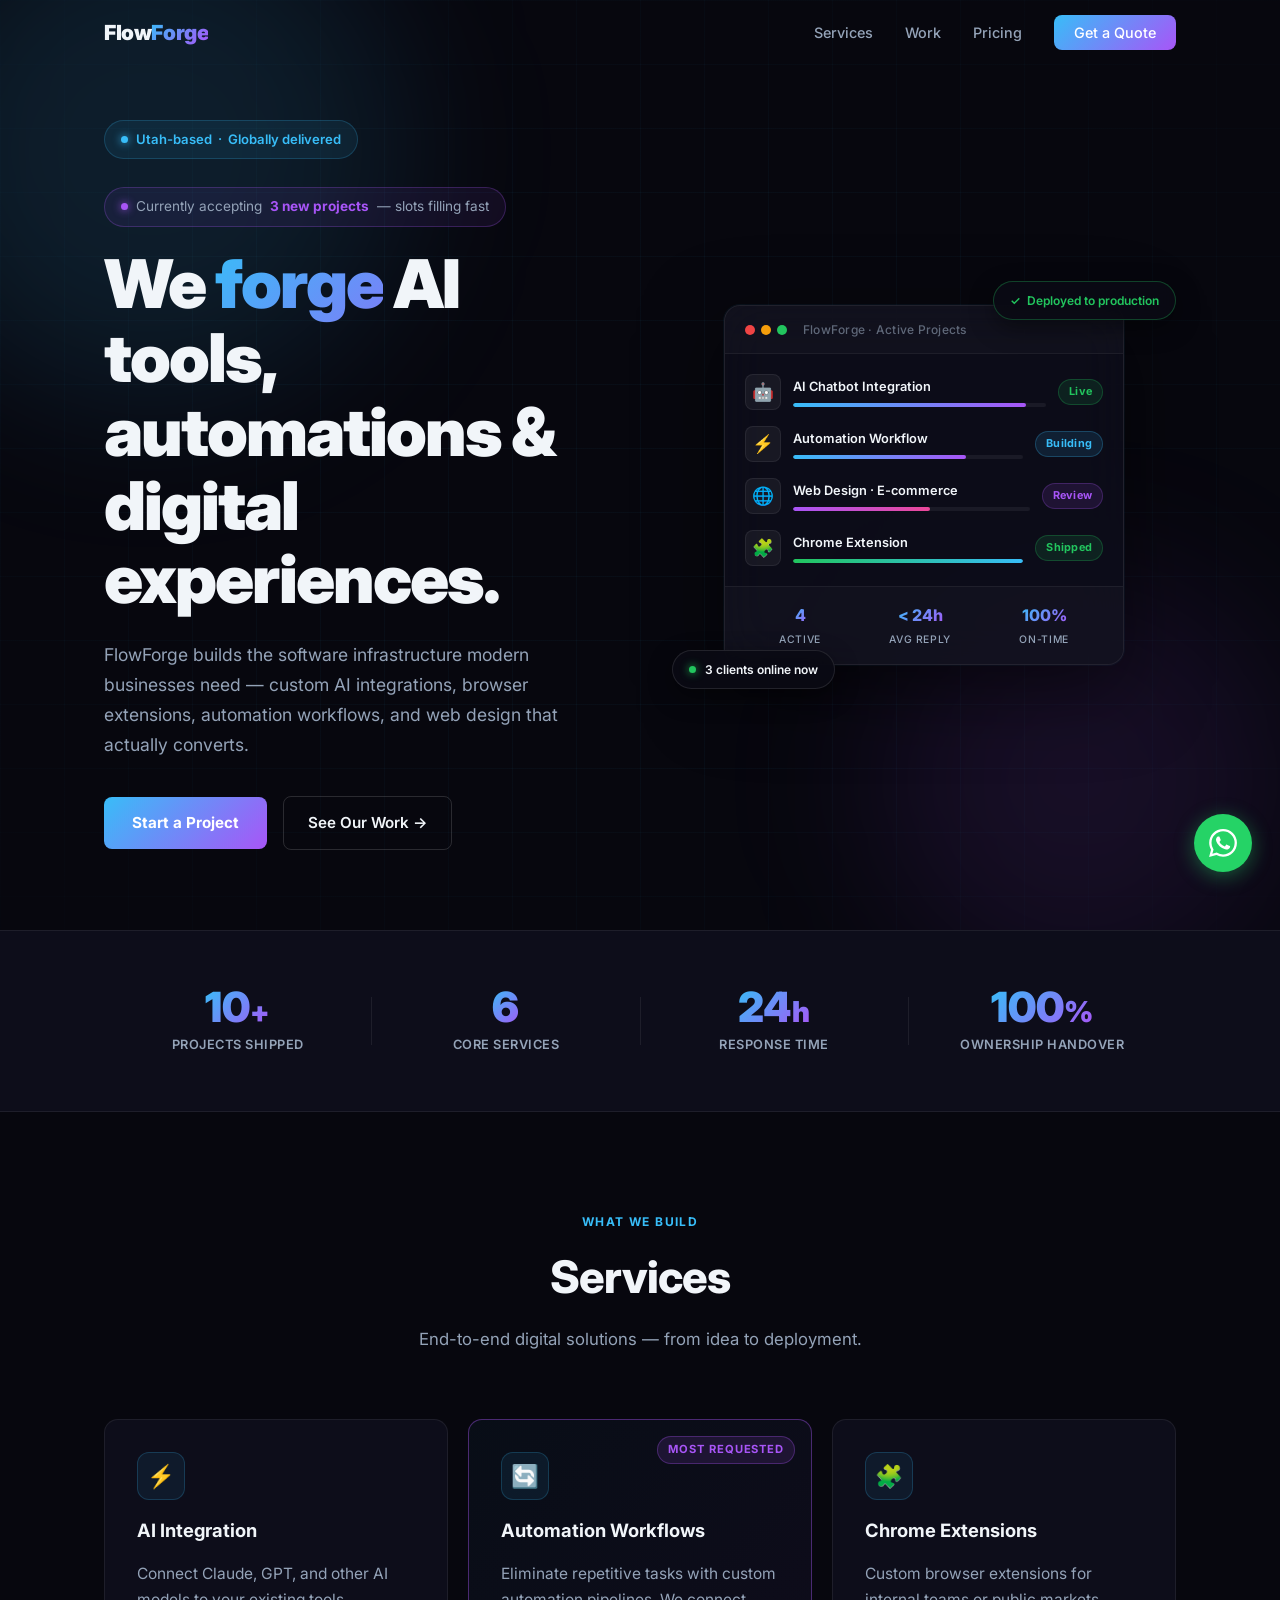
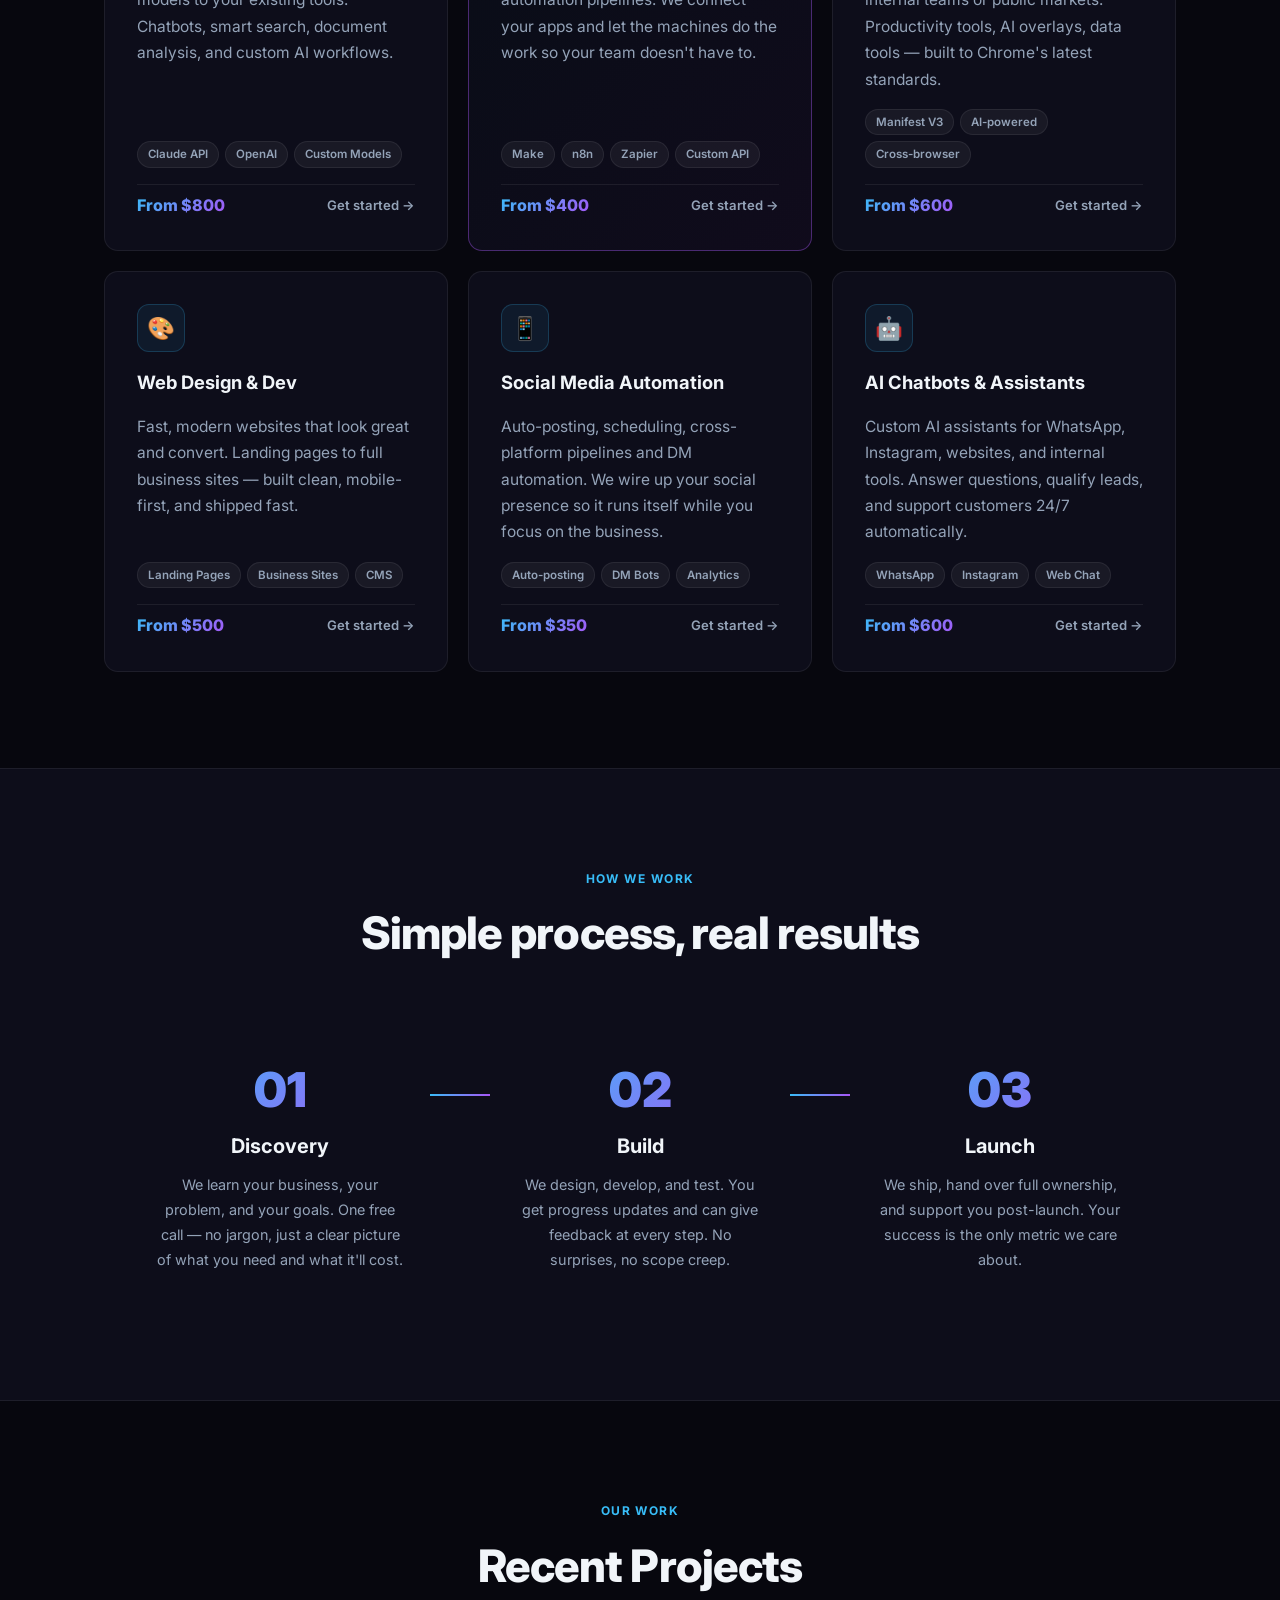
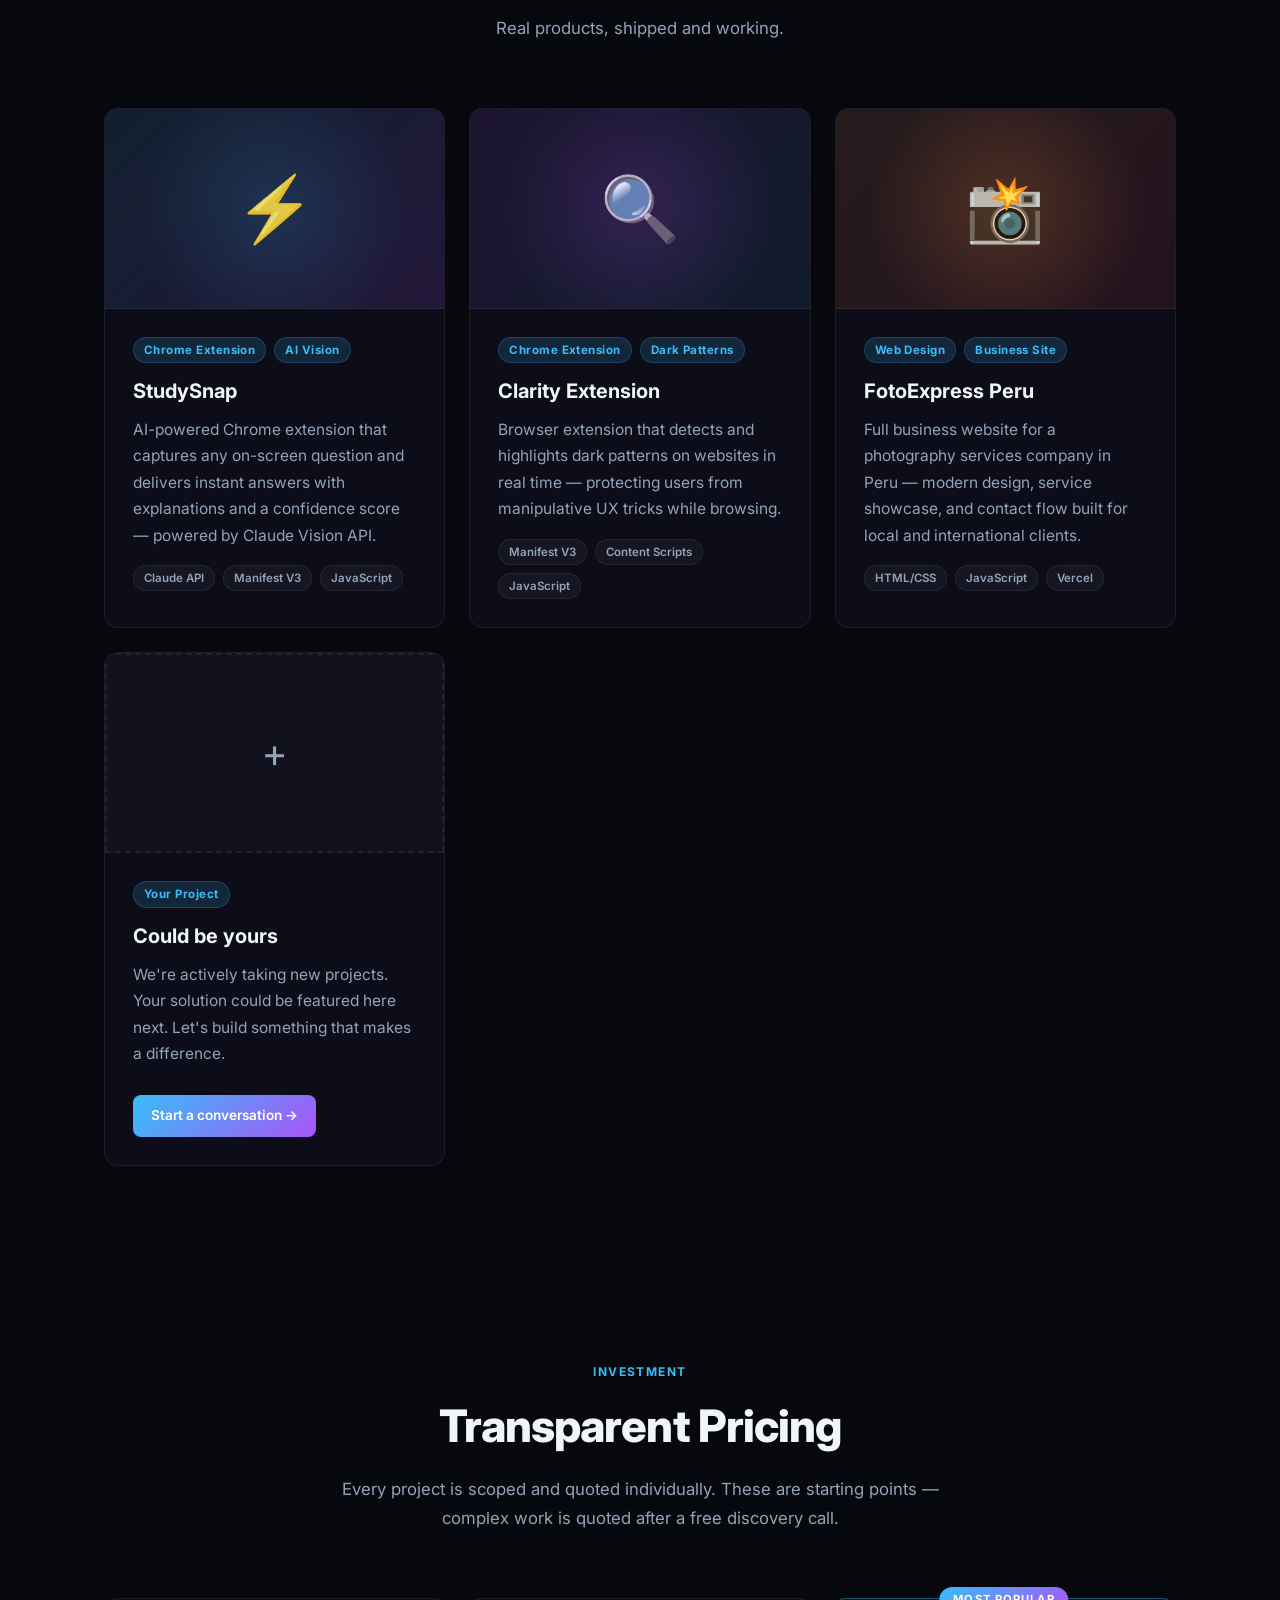
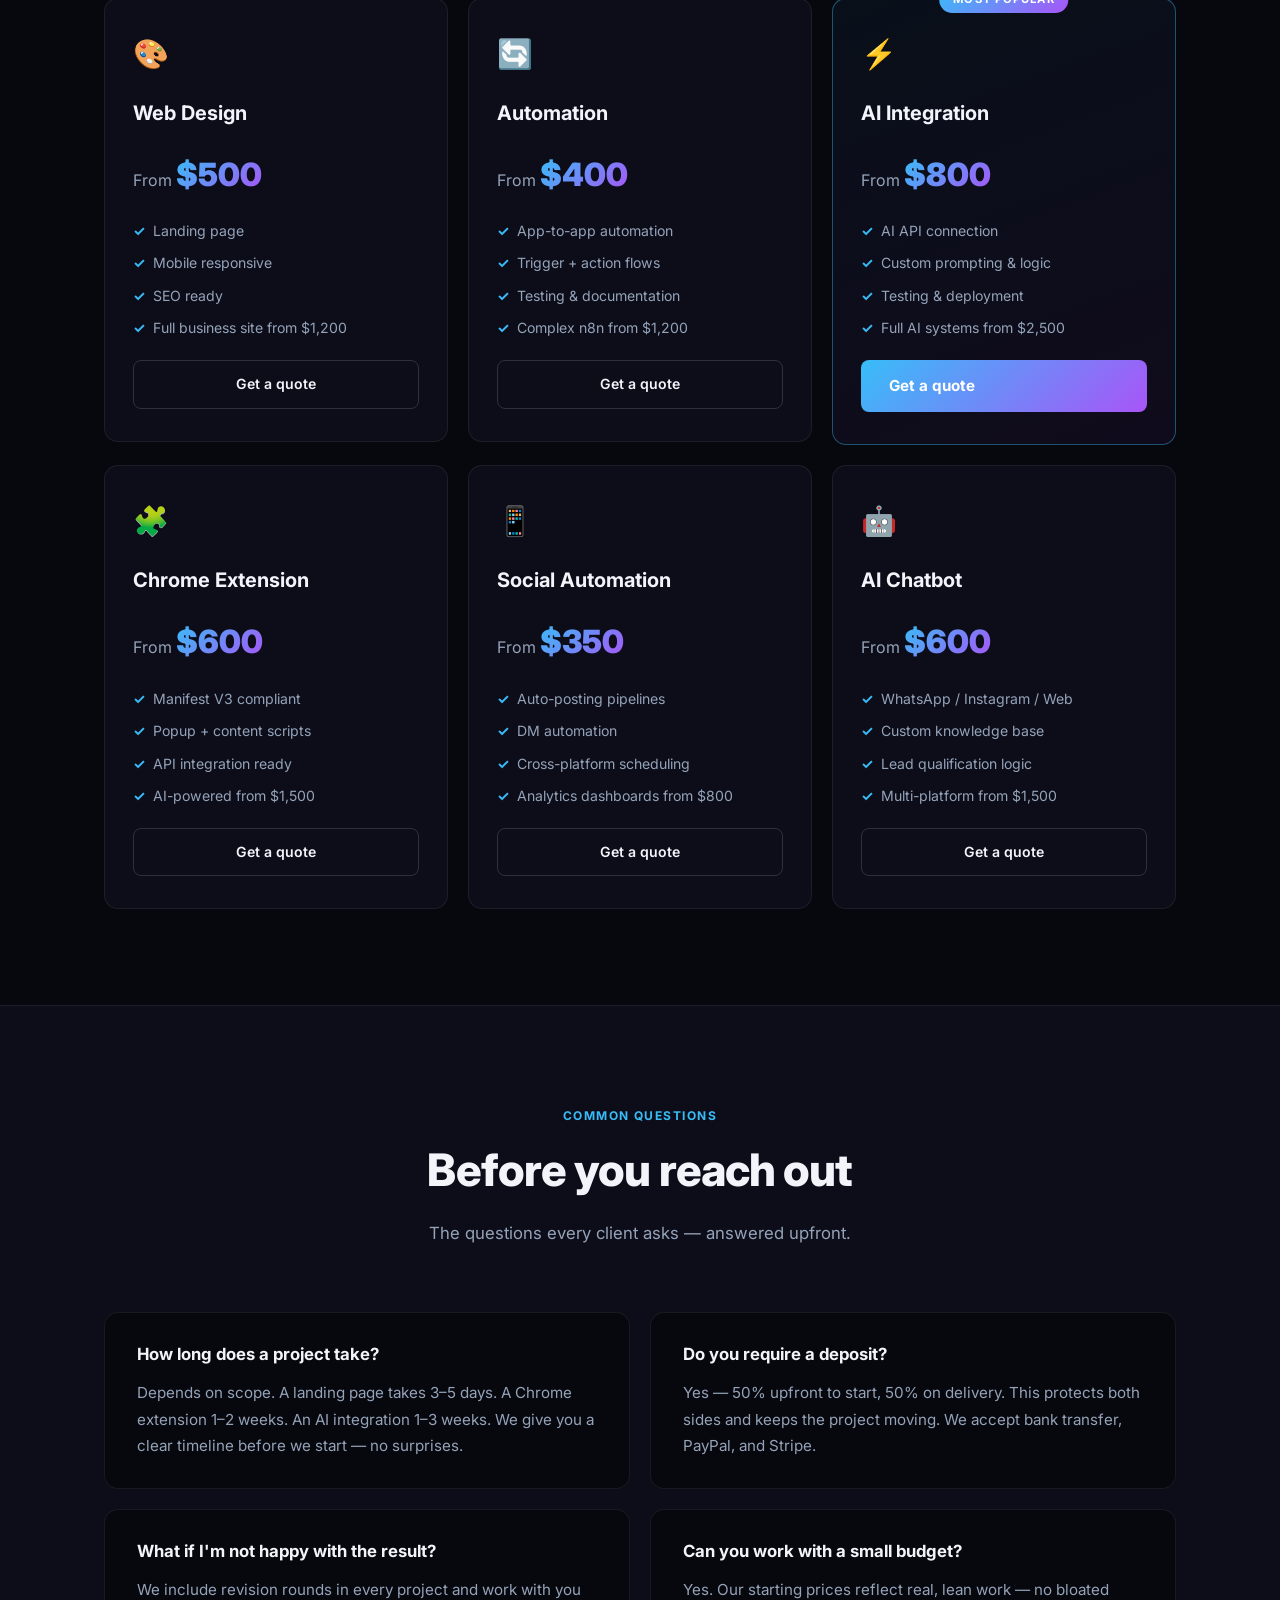
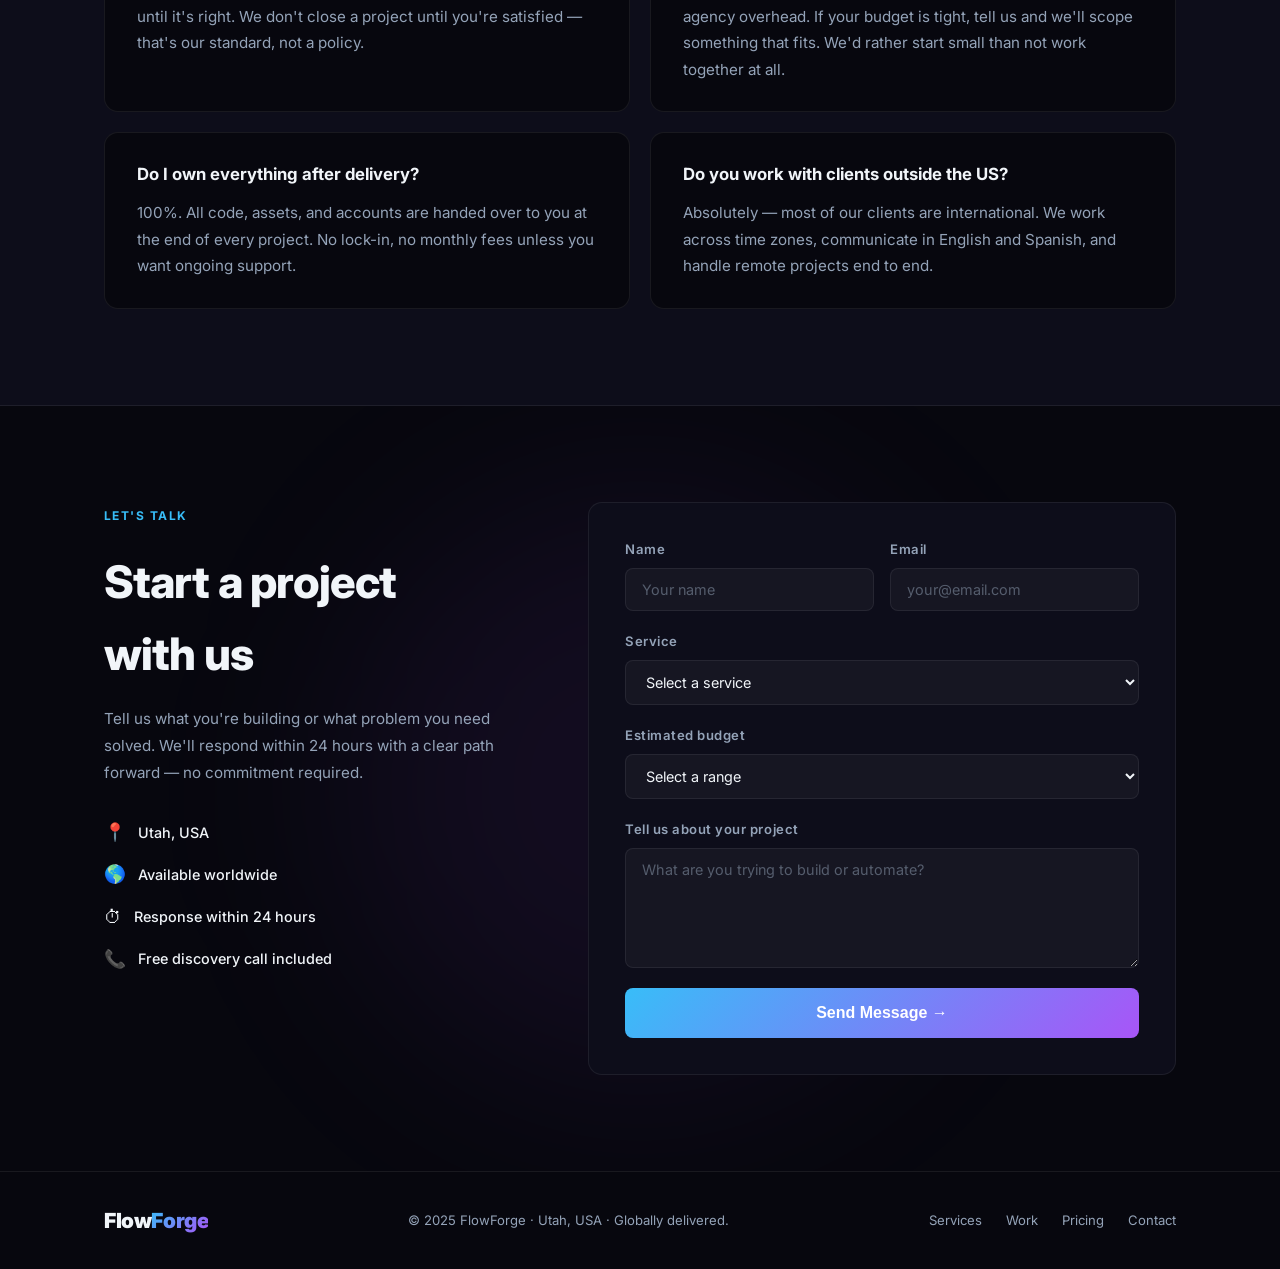
==== index.html @ afc6a7b0 "Initial FlowForge website — AI tools, automations & web design" ====
<!DOCTYPE html>
<html lang="en">
<head>
  <!-- Google tag (gtag.js) -->
  <script async src="https://www.googletagmanager.com/gtag/js?id=G-CK4HRK4L4M"></script>
  <script>
    window.dataLayer = window.dataLayer || [];
    function gtag(){dataLayer.push(arguments);}
    gtag('js', new Date());
    gtag('config', 'G-CK4HRK4L4M');
  </script>
  <meta charset="UTF-8">
  <meta name="viewport" content="width=device-width, initial-scale=1.0">
  <title>FlowForge — AI Tools, Automations & Web Design</title>
  <meta name="description" content="FlowForge builds AI integrations, automation workflows, Chrome extensions, and web design for businesses worldwide. Utah-based, globally delivered.">
  <link rel="preconnect" href="https://fonts.googleapis.com">
  <link rel="preconnect" href="https://fonts.gstatic.com" crossorigin>
  <link href="https://fonts.googleapis.com/css2?family=Inter:wght@300;400;500;600;700;800;900&display=swap" rel="stylesheet">
  <link rel="stylesheet" href="style.css">
</head>
<body>

  <!-- NAV -->
  <nav class="nav" id="nav">
    <div class="container nav-inner">
      <a href="#" class="logo">Flow<span>Forge</span></a>
      <ul class="nav-links" id="nav-links">
        <li><a href="#services">Services</a></li>
        <li><a href="#portfolio">Work</a></li>
        <li><a href="#pricing">Pricing</a></li>
        <li><a href="#contact" class="btn-nav">Get a Quote</a></li>
      </ul>
      <button class="hamburger" id="hamburger" aria-label="Menu">
        <span></span><span></span><span></span>
      </button>
    </div>
  </nav>

  <!-- HERO -->
  <section class="hero">
    <div class="hero-orb hero-orb-1"></div>
    <div class="hero-orb hero-orb-2"></div>
    <div class="hero-grid"></div>
    <div class="container hero-layout">

      <!-- Left: text -->
      <div class="hero-text">
        <div class="badge reveal">
          <span class="badge-dot"></span>
          Utah-based &nbsp;·&nbsp; Globally delivered
        </div>
        <div class="urgency-badge reveal">
          <span class="urgency-dot"></span>
          Currently accepting <strong>3 new projects</strong> — slots filling fast
        </div>
        <h1 class="reveal reveal-delay-1">
          We <span class="gradient-text">forge</span> AI tools,<br>
          automations &amp;<br>
          digital experiences.
        </h1>
        <p class="hero-sub reveal reveal-delay-2">
          FlowForge builds the software infrastructure modern businesses need — custom AI integrations, browser extensions, automation workflows, and web design that actually converts.
        </p>
        <div class="hero-ctas reveal reveal-delay-3">
          <a href="#contact" class="btn-primary">Start a Project</a>
          <a href="#portfolio" class="btn-ghost">See Our Work →</a>
        </div>
      </div>

      <!-- Right: decorative dashboard card -->
      <div class="hero-visual reveal reveal-delay-2">
        <div class="hv-card">
          <div class="hv-header">
            <div class="hv-dots">
              <span class="hv-dot" style="background:#ef4444"></span>
              <span class="hv-dot" style="background:#f59e0b"></span>
              <span class="hv-dot" style="background:#22c55e"></span>
            </div>
            <span class="hv-title">FlowForge · Active Projects</span>
          </div>
          <div class="hv-body">
            <div class="hv-project">
              <div class="hv-proj-icon">🤖</div>
              <div class="hv-proj-info">
                <div class="hv-proj-name">AI Chatbot Integration</div>
                <div class="hv-proj-bar"><div class="hv-proj-fill" style="width:92%"></div></div>
              </div>
              <span class="hv-proj-status hv-status-live">Live</span>
            </div>
            <div class="hv-project">
              <div class="hv-proj-icon">⚡</div>
              <div class="hv-proj-info">
                <div class="hv-proj-name">Automation Workflow</div>
                <div class="hv-proj-bar"><div class="hv-proj-fill" style="width:75%"></div></div>
              </div>
              <span class="hv-proj-status hv-status-progress">Building</span>
            </div>
            <div class="hv-project">
              <div class="hv-proj-icon">🌐</div>
              <div class="hv-proj-info">
                <div class="hv-proj-name">Web Design · E-commerce</div>
                <div class="hv-proj-bar"><div class="hv-proj-fill hv-fill-purple" style="width:58%"></div></div>
              </div>
              <span class="hv-proj-status hv-status-review">Review</span>
            </div>
            <div class="hv-project">
              <div class="hv-proj-icon">🧩</div>
              <div class="hv-proj-info">
                <div class="hv-proj-name">Chrome Extension</div>
                <div class="hv-proj-bar"><div class="hv-proj-fill hv-fill-green" style="width:100%"></div></div>
              </div>
              <span class="hv-proj-status hv-status-live">Shipped</span>
            </div>
          </div>
          <div class="hv-footer">
            <div class="hv-metric">
              <span class="hv-metric-num">4</span>
              <span class="hv-metric-label">Active</span>
            </div>
            <div class="hv-metric">
              <span class="hv-metric-num">&lt; 24h</span>
              <span class="hv-metric-label">Avg Reply</span>
            </div>
            <div class="hv-metric">
              <span class="hv-metric-num">100%</span>
              <span class="hv-metric-label">On-time</span>
            </div>
          </div>
        </div>
        <div class="hv-badge hv-badge-1">✓ &nbsp;Deployed to production</div>
        <div class="hv-badge hv-badge-2"><span class="hv-live-dot"></span> &nbsp;3 clients online now</div>
      </div>

    </div>
  </section>

  <!-- STATS BAR -->
  <section class="stats-bar">
    <div class="container stats-inner">
      <div class="stat reveal">
        <span class="stat-num">10<span class="stat-plus">+</span></span>
        <span class="stat-label">Projects Shipped</span>
      </div>
      <div class="stat-divider"></div>
      <div class="stat reveal reveal-delay-1">
        <span class="stat-num">6</span>
        <span class="stat-label">Core Services</span>
      </div>
      <div class="stat-divider"></div>
      <div class="stat reveal reveal-delay-2">
        <span class="stat-num">24<span class="stat-plus">h</span></span>
        <span class="stat-label">Response Time</span>
      </div>
      <div class="stat-divider"></div>
      <div class="stat reveal reveal-delay-3">
        <span class="stat-num">100<span class="stat-plus">%</span></span>
        <span class="stat-label">Ownership Handover</span>
      </div>
    </div>
  </section>

  <!-- SERVICES -->
  <section id="services" class="section">
    <div class="container">
      <div class="section-header reveal">
        <span class="label">What we build</span>
        <h2>Services</h2>
        <p>End-to-end digital solutions — from idea to deployment.</p>
      </div>
      <div class="services-grid">

        <div class="service-card reveal">
          <div class="service-icon-wrap">
            <span class="service-icon">⚡</span>
          </div>
          <h3>AI Integration</h3>
          <p>Connect Claude, GPT, and other AI models to your existing tools. Chatbots, smart search, document analysis, and custom AI workflows.</p>
          <div class="service-tags">
            <span>Claude API</span><span>OpenAI</span><span>Custom Models</span>
          </div>
          <div class="service-footer">
            <span class="service-price">From $800</span>
            <a href="#contact" class="service-cta">Get started →</a>
          </div>
        </div>

        <div class="service-card featured reveal reveal-delay-1">
          <div class="featured-label">Most Requested</div>
          <div class="service-icon-wrap">
            <span class="service-icon">🔄</span>
          </div>
          <h3>Automation Workflows</h3>
          <p>Eliminate repetitive tasks with custom automation pipelines. We connect your apps and let the machines do the work so your team doesn't have to.</p>
          <div class="service-tags">
            <span>Make</span><span>n8n</span><span>Zapier</span><span>Custom API</span>
          </div>
          <div class="service-footer">
            <span class="service-price">From $400</span>
            <a href="#contact" class="service-cta">Get started →</a>
          </div>
        </div>

        <div class="service-card reveal reveal-delay-2">
          <div class="service-icon-wrap">
            <span class="service-icon">🧩</span>
          </div>
          <h3>Chrome Extensions</h3>
          <p>Custom browser extensions for internal teams or public markets. Productivity tools, AI overlays, data tools — built to Chrome's latest standards.</p>
          <div class="service-tags">
            <span>Manifest V3</span><span>AI-powered</span><span>Cross-browser</span>
          </div>
          <div class="service-footer">
            <span class="service-price">From $600</span>
            <a href="#contact" class="service-cta">Get started →</a>
          </div>
        </div>

        <div class="service-card reveal reveal-delay-3">
          <div class="service-icon-wrap">
            <span class="service-icon">🎨</span>
          </div>
          <h3>Web Design &amp; Dev</h3>
          <p>Fast, modern websites that look great and convert. Landing pages to full business sites — built clean, mobile-first, and shipped fast.</p>
          <div class="service-tags">
            <span>Landing Pages</span><span>Business Sites</span><span>CMS</span>
          </div>
          <div class="service-footer">
            <span class="service-price">From $500</span>
            <a href="#contact" class="service-cta">Get started →</a>
          </div>
        </div>

        <div class="service-card reveal">
          <div class="service-icon-wrap">
            <span class="service-icon">📱</span>
          </div>
          <h3>Social Media Automation</h3>
          <p>Auto-posting, scheduling, cross-platform pipelines and DM automation. We wire up your social presence so it runs itself while you focus on the business.</p>
          <div class="service-tags">
            <span>Auto-posting</span><span>DM Bots</span><span>Analytics</span>
          </div>
          <div class="service-footer">
            <span class="service-price">From $350</span>
            <a href="#contact" class="service-cta">Get started →</a>
          </div>
        </div>

        <div class="service-card reveal reveal-delay-1">
          <div class="service-icon-wrap">
            <span class="service-icon">🤖</span>
          </div>
          <h3>AI Chatbots &amp; Assistants</h3>
          <p>Custom AI assistants for WhatsApp, Instagram, websites, and internal tools. Answer questions, qualify leads, and support customers 24/7 automatically.</p>
          <div class="service-tags">
            <span>WhatsApp</span><span>Instagram</span><span>Web Chat</span>
          </div>
          <div class="service-footer">
            <span class="service-price">From $600</span>
            <a href="#contact" class="service-cta">Get started →</a>
          </div>
        </div>

      </div>
    </div>
  </section>

  <!-- PROCESS -->
  <section class="section process-section">
    <div class="container">
      <div class="section-header reveal">
        <span class="label">How we work</span>
        <h2>Simple process, real results</h2>
      </div>
      <div class="steps">
        <div class="step reveal">
          <div class="step-num">01</div>
          <h3>Discovery</h3>
          <p>We learn your business, your problem, and your goals. One free call — no jargon, just a clear picture of what you need and what it'll cost.</p>
        </div>
        <div class="step-connector reveal reveal-delay-1"></div>
        <div class="step reveal reveal-delay-1">
          <div class="step-num">02</div>
          <h3>Build</h3>
          <p>We design, develop, and test. You get progress updates and can give feedback at every step. No surprises, no scope creep.</p>
        </div>
        <div class="step-connector reveal reveal-delay-2"></div>
        <div class="step reveal reveal-delay-2">
          <div class="step-num">03</div>
          <h3>Launch</h3>
          <p>We ship, hand over full ownership, and support you post-launch. Your success is the only metric we care about.</p>
        </div>
      </div>
    </div>
  </section>

  <!-- PORTFOLIO -->
  <section id="portfolio" class="section">
    <div class="container">
      <div class="section-header reveal">
        <span class="label">Our work</span>
        <h2>Recent Projects</h2>
        <p>Real products, shipped and working.</p>
      </div>
      <div class="portfolio-grid">

        <div class="portfolio-card reveal">
          <div class="portfolio-thumb thumb-studysnap">
            <span class="portfolio-emoji">⚡</span>
            <div class="portfolio-thumb-glow"></div>
          </div>
          <div class="portfolio-info">
            <div class="portfolio-tags">
              <span>Chrome Extension</span><span>AI Vision</span>
            </div>
            <h3>StudySnap</h3>
            <p>AI-powered Chrome extension that captures any on-screen question and delivers instant answers with explanations and a confidence score — powered by Claude Vision API.</p>
            <div class="portfolio-tech">
              <span>Claude API</span><span>Manifest V3</span><span>JavaScript</span>
            </div>
          </div>
        </div>

        <div class="portfolio-card reveal reveal-delay-1">
          <div class="portfolio-thumb thumb-clarity">
            <span class="portfolio-emoji">🔍</span>
            <div class="portfolio-thumb-glow glow-purple"></div>
          </div>
          <div class="portfolio-info">
            <div class="portfolio-tags">
              <span>Chrome Extension</span><span>Dark Patterns</span>
            </div>
            <h3>Clarity Extension</h3>
            <p>Browser extension that detects and highlights dark patterns on websites in real time — protecting users from manipulative UX tricks while browsing.</p>
            <div class="portfolio-tech">
              <span>Manifest V3</span><span>Content Scripts</span><span>JavaScript</span>
            </div>
          </div>
        </div>

        <div class="portfolio-card reveal reveal-delay-2">
          <div class="portfolio-thumb thumb-fotoexpress">
            <span class="portfolio-emoji">📸</span>
            <div class="portfolio-thumb-glow glow-orange"></div>
          </div>
          <div class="portfolio-info">
            <div class="portfolio-tags">
              <span>Web Design</span><span>Business Site</span>
            </div>
            <h3>FotoExpress Peru</h3>
            <p>Full business website for a photography services company in Peru — modern design, service showcase, and contact flow built for local and international clients.</p>
            <div class="portfolio-tech">
              <span>HTML/CSS</span><span>JavaScript</span><span>Vercel</span>
            </div>
          </div>
        </div>

        <div class="portfolio-card placeholder-card reveal reveal-delay-3">
          <div class="portfolio-thumb placeholder-thumb">
            <span>+</span>
          </div>
          <div class="portfolio-info">
            <div class="portfolio-tags">
              <span>Your Project</span>
            </div>
            <h3>Could be yours</h3>
            <p>We're actively taking new projects. Your solution could be featured here next. Let's build something that makes a difference.</p>
            <a href="#contact" class="btn-small">Start a conversation →</a>
          </div>
        </div>

      </div>
    </div>
  </section>

  <!-- PRICING -->
  <section id="pricing" class="section">
    <div class="container">
      <div class="section-header reveal">
        <span class="label">Investment</span>
        <h2>Transparent Pricing</h2>
        <p>Every project is scoped and quoted individually. These are starting points — complex work is quoted after a free discovery call.</p>
      </div>
      <div class="pricing-grid">

        <div class="pricing-card reveal">
          <div class="pricing-icon">🎨</div>
          <h3>Web Design</h3>
          <div class="price">From <strong>$500</strong></div>
          <ul class="pricing-list">
            <li>Landing page</li>
            <li>Mobile responsive</li>
            <li>SEO ready</li>
            <li>Full business site from $1,200</li>
          </ul>
          <a href="#contact" class="btn-outline">Get a quote</a>
        </div>

        <div class="pricing-card reveal reveal-delay-1">
          <div class="pricing-icon">🔄</div>
          <h3>Automation</h3>
          <div class="price">From <strong>$400</strong></div>
          <ul class="pricing-list">
            <li>App-to-app automation</li>
            <li>Trigger + action flows</li>
            <li>Testing &amp; documentation</li>
            <li>Complex n8n from $1,200</li>
          </ul>
          <a href="#contact" class="btn-outline">Get a quote</a>
        </div>

        <div class="pricing-card featured-pricing reveal reveal-delay-2">
          <div class="pricing-badge">Most Popular</div>
          <div class="pricing-icon">⚡</div>
          <h3>AI Integration</h3>
          <div class="price">From <strong>$800</strong></div>
          <ul class="pricing-list">
            <li>AI API connection</li>
            <li>Custom prompting &amp; logic</li>
            <li>Testing &amp; deployment</li>
            <li>Full AI systems from $2,500</li>
          </ul>
          <a href="#contact" class="btn-primary">Get a quote</a>
        </div>

        <div class="pricing-card reveal reveal-delay-3">
          <div class="pricing-icon">🧩</div>
          <h3>Chrome Extension</h3>
          <div class="price">From <strong>$600</strong></div>
          <ul class="pricing-list">
            <li>Manifest V3 compliant</li>
            <li>Popup + content scripts</li>
            <li>API integration ready</li>
            <li>AI-powered from $1,500</li>
          </ul>
          <a href="#contact" class="btn-outline">Get a quote</a>
        </div>

        <div class="pricing-card reveal">
          <div class="pricing-icon">📱</div>
          <h3>Social Automation</h3>
          <div class="price">From <strong>$350</strong></div>
          <ul class="pricing-list">
            <li>Auto-posting pipelines</li>
            <li>DM automation</li>
            <li>Cross-platform scheduling</li>
            <li>Analytics dashboards from $800</li>
          </ul>
          <a href="#contact" class="btn-outline">Get a quote</a>
        </div>

        <div class="pricing-card reveal reveal-delay-1">
          <div class="pricing-icon">🤖</div>
          <h3>AI Chatbot</h3>
          <div class="price">From <strong>$600</strong></div>
          <ul class="pricing-list">
            <li>WhatsApp / Instagram / Web</li>
            <li>Custom knowledge base</li>
            <li>Lead qualification logic</li>
            <li>Multi-platform from $1,500</li>
          </ul>
          <a href="#contact" class="btn-outline">Get a quote</a>
        </div>

      </div>
    </div>
  </section>

  <!-- FAQ -->
  <section class="section faq-section">
    <div class="container">
      <div class="section-header reveal">
        <span class="label">Common questions</span>
        <h2>Before you reach out</h2>
        <p>The questions every client asks — answered upfront.</p>
      </div>
      <div class="faq-grid">
        <div class="faq-item reveal">
          <div class="faq-q">How long does a project take?</div>
          <div class="faq-a">Depends on scope. A landing page takes 3–5 days. A Chrome extension 1–2 weeks. An AI integration 1–3 weeks. We give you a clear timeline before we start — no surprises.</div>
        </div>
        <div class="faq-item reveal reveal-delay-1">
          <div class="faq-q">Do you require a deposit?</div>
          <div class="faq-a">Yes — 50% upfront to start, 50% on delivery. This protects both sides and keeps the project moving. We accept bank transfer, PayPal, and Stripe.</div>
        </div>
        <div class="faq-item reveal reveal-delay-2">
          <div class="faq-q">What if I'm not happy with the result?</div>
          <div class="faq-a">We include revision rounds in every project and work with you until it's right. We don't close a project until you're satisfied — that's our standard, not a policy.</div>
        </div>
        <div class="faq-item reveal reveal-delay-3">
          <div class="faq-q">Can you work with a small budget?</div>
          <div class="faq-a">Yes. Our starting prices reflect real, lean work — no bloated agency overhead. If your budget is tight, tell us and we'll scope something that fits. We'd rather start small than not work together at all.</div>
        </div>
        <div class="faq-item reveal">
          <div class="faq-q">Do I own everything after delivery?</div>
          <div class="faq-a">100%. All code, assets, and accounts are handed over to you at the end of every project. No lock-in, no monthly fees unless you want ongoing support.</div>
        </div>
        <div class="faq-item reveal reveal-delay-1">
          <div class="faq-q">Do you work with clients outside the US?</div>
          <div class="faq-a">Absolutely — most of our clients are international. We work across time zones, communicate in English and Spanish, and handle remote projects end to end.</div>
        </div>
      </div>
    </div>
  </section>

  <!-- CONTACT -->
  <section id="contact" class="section contact-section">
    <div class="contact-orb"></div>
    <div class="container">
      <div class="contact-grid">
        <div class="contact-left reveal">
          <span class="label">Let's talk</span>
          <h2>Start a project<br>with us</h2>
          <p>Tell us what you're building or what problem you need solved. We'll respond within 24 hours with a clear path forward — no commitment required.</p>
          <div class="contact-details">
            <div class="contact-detail">
              <span class="detail-icon">📍</span>
              <span>Utah, USA</span>
            </div>
            <div class="contact-detail">
              <span class="detail-icon">🌎</span>
              <span>Available worldwide</span>
            </div>
            <div class="contact-detail">
              <span class="detail-icon">⏱</span>
              <span>Response within 24 hours</span>
            </div>
            <div class="contact-detail">
              <span class="detail-icon">📞</span>
              <span>Free discovery call included</span>
            </div>
          </div>
        </div>
        <div class="contact-right reveal reveal-delay-1">
          <form class="contact-form" id="contact-form" action="https://formspree.io/f/xnjrggzb" method="POST">
            <div class="form-row">
              <div class="form-group">
                <label for="name">Name</label>
                <input type="text" id="name" name="name" placeholder="Your name" required>
              </div>
              <div class="form-group">
                <label for="email">Email</label>
                <input type="email" id="email" name="email" placeholder="your@email.com" required>
              </div>
            </div>
            <div class="form-group">
              <label for="service">Service</label>
              <select id="service" name="service">
                <option value="">Select a service</option>
                <option>AI Integration</option>
                <option>Automation Workflow</option>
                <option>Chrome Extension</option>
                <option>Web Design</option>
                <option>Social Media Automation</option>
                <option>AI Chatbot &amp; Assistant</option>
                <option>Multiple / Not sure</option>
              </select>
            </div>
            <div class="form-group">
              <label for="budget">Estimated budget</label>
              <select id="budget" name="budget">
                <option value="">Select a range</option>
                <option>Under $500</option>
                <option>$500 – $1,000</option>
                <option>$1,000 – $3,000</option>
                <option>$3,000+</option>
              </select>
            </div>
            <div class="form-group">
              <label for="message">Tell us about your project</label>
              <textarea id="message" name="message" rows="5" placeholder="What are you trying to build or automate?" required></textarea>
            </div>
            <button type="submit" class="btn-primary full" id="submit-btn">
              Send Message →
            </button>
            <div class="form-success" id="form-success">
              ✓ Message sent! We'll be in touch within 24 hours.
            </div>
          </form>
        </div>
      </div>
    </div>
  </section>

  <!-- FOOTER -->
  <footer class="footer">
    <div class="container footer-inner">
      <a href="#" class="logo">Flow<span>Forge</span></a>
      <p class="footer-copy">© 2025 FlowForge · Utah, USA · Globally delivered.</p>
      <div class="footer-links">
        <a href="#services">Services</a>
        <a href="#portfolio">Work</a>
        <a href="#pricing">Pricing</a>
        <a href="#contact">Contact</a>
      </div>
    </div>
  </footer>

  <!-- WHATSAPP FLOATING BUTTON -->
  <a href="https://wa.me/16032059425?text=Hi%20FlowForge!%20I%27m%20interested%20in%20your%20services."
     class="whatsapp-btn" target="_blank" rel="noopener" aria-label="Chat on WhatsApp">
    <svg viewBox="0 0 24 24" fill="currentColor" width="28" height="28">
      <path d="M17.472 14.382c-.297-.149-1.758-.867-2.03-.967-.273-.099-.471-.148-.67.15-.197.297-.767.966-.94 1.164-.173.199-.347.223-.644.075-.297-.15-1.255-.463-2.39-1.475-.883-.788-1.48-1.761-1.653-2.059-.173-.297-.018-.458.13-.606.134-.133.298-.347.446-.52.149-.174.198-.298.298-.497.099-.198.05-.371-.025-.52-.075-.149-.669-1.612-.916-2.207-.242-.579-.487-.5-.669-.51-.173-.008-.371-.01-.57-.01-.198 0-.52.074-.792.372-.272.297-1.04 1.016-1.04 2.479 0 1.462 1.065 2.875 1.213 3.074.149.198 2.096 3.2 5.077 4.487.709.306 1.262.489 1.694.625.712.227 1.36.195 1.871.118.571-.085 1.758-.719 2.006-1.413.248-.694.248-1.289.173-1.413-.074-.124-.272-.198-.57-.347m-5.421 7.403h-.004a9.87 9.87 0 01-5.031-1.378l-.361-.214-3.741.982.998-3.648-.235-.374a9.86 9.86 0 01-1.51-5.26c.001-5.45 4.436-9.884 9.888-9.884 2.64 0 5.122 1.03 6.988 2.898a9.825 9.825 0 012.893 6.994c-.003 5.45-4.437 9.884-9.885 9.884m8.413-18.297A11.815 11.815 0 0012.05 0C5.495 0 .16 5.335.157 11.892c0 2.096.547 4.142 1.588 5.945L.057 24l6.305-1.654a11.882 11.882 0 005.683 1.448h.005c6.554 0 11.89-5.335 11.893-11.893a11.821 11.821 0 00-3.48-8.413z"/>
    </svg>
  </a>

  <script src="script.js"></script>
</body>
</html>
---- style.css ----
/* ── RESET & BASE ── */
*, *::before, *::after { box-sizing: border-box; margin: 0; padding: 0; }

:root {
  --bg:        #07070e;
  --surface:   #0d0d1a;
  --surface-2: #111127;
  --blue:      #38bdf8;
  --purple:    #a855f7;
  --blue-dim:  rgba(56, 189, 248, 0.15);
  --purple-dim:rgba(168, 85, 247, 0.15);
  --gradient:  linear-gradient(135deg, #38bdf8, #a855f7);
  --text:      #f1f5f9;
  --muted:     #94a3b8;
  --border:    rgba(255, 255, 255, 0.07);
  --border-h:  rgba(255, 255, 255, 0.14);
  --radius:    14px;
  --radius-sm: 8px;
  --shadow:    0 4px 24px rgba(0,0,0,0.4);
}

html { scroll-behavior: smooth; }

body {
  font-family: 'Inter', sans-serif;
  background: var(--bg);
  color: var(--text);
  line-height: 1.6;
  overflow-x: hidden;
}

.container {
  max-width: 1120px;
  margin: 0 auto;
  padding: 0 24px;
}

/* ── TYPOGRAPHY ── */
h1 { font-size: clamp(2.4rem, 6vw, 4.2rem); font-weight: 900; line-height: 1.1; letter-spacing: -0.03em; }
h2 { font-size: clamp(1.8rem, 4vw, 2.8rem); font-weight: 800; letter-spacing: -0.02em; }
h3 { font-size: 1.25rem; font-weight: 700; }
p  { color: var(--muted); font-size: 1rem; line-height: 1.75; }

.gradient-text {
  background: var(--gradient);
  background-size: 200% auto;
  -webkit-background-clip: text;
  -webkit-text-fill-color: transparent;
  background-clip: text;
  animation: gradient-shift 4s linear infinite;
}

@keyframes gradient-shift {
  0%   { background-position: 0% center; }
  100% { background-position: 200% center; }
}

/* ── BUTTONS ── */
.btn-primary {
  display: inline-flex;
  align-items: center;
  gap: 8px;
  padding: 14px 28px;
  background: var(--gradient);
  border: none;
  border-radius: var(--radius-sm);
  color: #fff;
  font-weight: 700;
  font-size: 0.95rem;
  cursor: pointer;
  text-decoration: none;
  transition: opacity 0.2s, transform 0.2s;
  position: relative;
}
.btn-primary:hover { opacity: 0.9; transform: translateY(-2px); }
.btn-primary.full  { width: 100%; justify-content: center; font-size: 1rem; padding: 16px; }

.btn-ghost {
  display: inline-flex;
  align-items: center;
  padding: 14px 24px;
  background: transparent;
  border: 1px solid var(--border-h);
  border-radius: var(--radius-sm);
  color: var(--text);
  font-weight: 600;
  font-size: 0.95rem;
  text-decoration: none;
  transition: border-color 0.2s, background 0.2s, transform 0.2s;
}
.btn-ghost:hover { border-color: var(--blue); background: var(--blue-dim); transform: translateY(-2px); }

.btn-outline {
  display: inline-flex;
  align-items: center;
  justify-content: center;
  padding: 12px 20px;
  background: transparent;
  border: 1px solid var(--border-h);
  border-radius: var(--radius-sm);
  color: var(--text);
  font-weight: 600;
  font-size: 0.88rem;
  text-decoration: none;
  transition: border-color 0.2s, background 0.2s;
  width: 100%;
  margin-top: auto;
}
.btn-outline:hover { border-color: var(--blue); background: var(--blue-dim); }

.btn-small {
  display: inline-flex;
  align-items: center;
  padding: 10px 18px;
  background: var(--gradient);
  border-radius: var(--radius-sm);
  color: #fff;
  font-weight: 600;
  font-size: 0.85rem;
  text-decoration: none;
  transition: opacity 0.2s;
  margin-top: 12px;
}
.btn-small:hover { opacity: 0.85; }

.btn-nav {
  padding: 9px 20px;
  background: var(--gradient);
  border-radius: var(--radius-sm);
  color: #fff !important;
  -webkit-text-fill-color: #fff !important;
  font-weight: 700;
  font-size: 0.88rem;
  text-decoration: none;
  transition: opacity 0.2s;
}
.btn-nav:hover { opacity: 0.85; color: #fff !important; -webkit-text-fill-color: #fff !important; }

/* ── LABELS ── */
.label {
  display: inline-block;
  font-size: 0.75rem;
  font-weight: 700;
  letter-spacing: 0.12em;
  text-transform: uppercase;
  color: var(--blue);
  margin-bottom: 10px;
}

.badge {
  display: inline-flex;
  align-items: center;
  gap: 8px;
  padding: 8px 16px;
  background: rgba(56, 189, 248, 0.08);
  border: 1px solid rgba(56, 189, 248, 0.2);
  border-radius: 100px;
  font-size: 0.82rem;
  font-weight: 600;
  color: var(--blue);
  margin-bottom: 28px;
}
.badge-dot {
  width: 7px;
  height: 7px;
  background: var(--blue);
  border-radius: 50%;
  box-shadow: 0 0 8px var(--blue);
  animation: pulse-dot 2s ease infinite;
}
@keyframes pulse-dot {
  0%, 100% { opacity: 1; }
  50%       { opacity: 0.4; }
}

/* ── NAV ── */
.nav {
  position: fixed;
  top: 0; left: 0; right: 0;
  z-index: 100;
  padding: 16px 0;
  transition: background 0.3s, border-color 0.3s;
  border-bottom: 1px solid transparent;
}
.nav.scrolled {
  background: rgba(7, 7, 14, 0.85);
  backdrop-filter: blur(16px);
  border-color: var(--border);
}
.nav-inner {
  display: flex;
  align-items: center;
  justify-content: space-between;
}
.logo {
  font-size: 1.3rem;
  font-weight: 900;
  color: var(--text);
  text-decoration: none;
  letter-spacing: -0.02em;
}
.logo span { background: var(--gradient); -webkit-background-clip: text; -webkit-text-fill-color: transparent; background-clip: text; }

.nav-links {
  display: flex;
  align-items: center;
  gap: 32px;
  list-style: none;
}
.nav-links a {
  color: var(--muted);
  text-decoration: none;
  font-size: 0.9rem;
  font-weight: 500;
  transition: color 0.2s;
}
.nav-links a:hover { color: var(--text); }

.hamburger {
  display: none;
  flex-direction: column;
  gap: 5px;
  background: none;
  border: none;
  cursor: pointer;
  padding: 4px;
}
.hamburger span {
  display: block;
  width: 24px;
  height: 2px;
  background: var(--text);
  border-radius: 2px;
  transition: transform 0.3s, opacity 0.3s;
}
.hamburger.open span:nth-child(1) { transform: translateY(7px) rotate(45deg); }
.hamburger.open span:nth-child(2) { opacity: 0; }
.hamburger.open span:nth-child(3) { transform: translateY(-7px) rotate(-45deg); }

/* ── HERO ── */
.hero {
  position: relative;
  min-height: 100vh;
  display: flex;
  align-items: center;
  overflow: hidden;
  padding: 120px 0 80px;
}
.hero-grid {
  position: absolute;
  inset: 0;
  background-image:
    linear-gradient(rgba(56, 189, 248, 0.04) 1px, transparent 1px),
    linear-gradient(90deg, rgba(56, 189, 248, 0.04) 1px, transparent 1px);
  background-size: 64px 64px;
  mask-image: radial-gradient(ellipse 80% 80% at 50% 50%, black 40%, transparent 100%);
}
.hero-orb {
  position: absolute;
  border-radius: 50%;
  filter: blur(80px);
  pointer-events: none;
}
.hero-orb-1 {
  width: 500px; height: 500px;
  background: rgba(56, 189, 248, 0.12);
  top: -100px; left: -100px;
}
.hero-orb-2 {
  width: 400px; height: 400px;
  background: rgba(168, 85, 247, 0.1);
  bottom: -50px; right: 0;
}

/* Two-column hero layout */
.hero-layout {
  position: relative;
  z-index: 1;
  display: grid;
  grid-template-columns: 1fr 1fr;
  align-items: center;
  gap: 64px;
}
.hero-text { }
.hero-sub {
  font-size: 1.1rem;
  line-height: 1.7;
  margin: 24px 0 36px;
  color: var(--muted);
}
.hero-ctas {
  display: flex;
  align-items: center;
  gap: 16px;
  flex-wrap: wrap;
}

/* Hero visual dashboard card */
.hero-visual {
  position: relative;
  display: flex;
  align-items: center;
  justify-content: center;
  padding: 32px 24px;
}
.hv-card {
  background: rgba(13, 13, 26, 0.85);
  border: 1px solid rgba(255, 255, 255, 0.09);
  border-radius: 16px;
  backdrop-filter: blur(24px);
  width: 100%;
  max-width: 400px;
  box-shadow: 0 24px 80px rgba(0, 0, 0, 0.5), 0 0 0 1px rgba(56,189,248,0.06);
  overflow: hidden;
}
.hv-header {
  display: flex;
  align-items: center;
  gap: 8px;
  padding: 14px 20px;
  border-bottom: 1px solid rgba(255, 255, 255, 0.06);
  background: rgba(255, 255, 255, 0.02);
}
.hv-dots { display: flex; gap: 6px; }
.hv-dot { width: 10px; height: 10px; border-radius: 50%; }
.hv-title {
  font-size: 0.75rem;
  color: rgba(148, 163, 184, 0.6);
  margin-left: 8px;
  font-weight: 500;
  letter-spacing: 0.02em;
}
.hv-body {
  padding: 20px;
  display: flex;
  flex-direction: column;
  gap: 16px;
}
.hv-project {
  display: flex;
  align-items: center;
  gap: 12px;
}
.hv-proj-icon {
  font-size: 1.1rem;
  width: 36px; height: 36px;
  background: rgba(255, 255, 255, 0.05);
  border: 1px solid rgba(255, 255, 255, 0.07);
  border-radius: 8px;
  display: flex; align-items: center; justify-content: center;
  flex-shrink: 0;
}
.hv-proj-info { flex: 1; min-width: 0; }
.hv-proj-name {
  font-size: 0.8rem;
  font-weight: 600;
  color: var(--text);
  margin-bottom: 6px;
  white-space: nowrap;
  overflow: hidden;
  text-overflow: ellipsis;
}
.hv-proj-bar {
  height: 4px;
  background: rgba(255, 255, 255, 0.06);
  border-radius: 100px;
  overflow: hidden;
}
.hv-proj-fill {
  height: 100%;
  background: linear-gradient(90deg, #38bdf8, #a855f7);
  border-radius: 100px;
}
.hv-fill-purple { background: linear-gradient(90deg, #a855f7, #ec4899); }
.hv-fill-green  { background: linear-gradient(90deg, #22c55e, #38bdf8); }
.hv-proj-status {
  font-size: 0.68rem;
  font-weight: 700;
  padding: 3px 10px;
  border-radius: 100px;
  flex-shrink: 0;
  letter-spacing: 0.02em;
}
.hv-status-live     { background: rgba(34,197,94,0.12);  color: #22c55e; border: 1px solid rgba(34,197,94,0.25); }
.hv-status-progress { background: rgba(56,189,248,0.12); color: #38bdf8; border: 1px solid rgba(56,189,248,0.25); }
.hv-status-review   { background: rgba(168,85,247,0.12); color: #a855f7; border: 1px solid rgba(168,85,247,0.25); }
.hv-footer {
  display: flex;
  justify-content: space-around;
  padding: 16px 20px;
  border-top: 1px solid rgba(255, 255, 255, 0.06);
  background: rgba(255, 255, 255, 0.02);
}
.hv-metric { display: flex; flex-direction: column; align-items: center; gap: 3px; }
.hv-metric-num {
  font-size: 1rem;
  font-weight: 800;
  background: var(--gradient);
  -webkit-background-clip: text;
  -webkit-text-fill-color: transparent;
  background-clip: text;
}
.hv-metric-label {
  font-size: 0.65rem;
  color: var(--muted);
  font-weight: 500;
  letter-spacing: 0.06em;
  text-transform: uppercase;
}
.hv-badge {
  position: absolute;
  display: flex;
  align-items: center;
  gap: 6px;
  padding: 9px 16px;
  background: rgba(10, 10, 20, 0.92);
  border: 1px solid rgba(255, 255, 255, 0.1);
  border-radius: 100px;
  font-size: 0.75rem;
  font-weight: 600;
  backdrop-filter: blur(12px);
  box-shadow: 0 8px 24px rgba(0, 0, 0, 0.4);
  white-space: nowrap;
}
.hv-badge-1 { top: 8px; right: 0; color: #22c55e; border-color: rgba(34,197,94,0.3); }
.hv-badge-2 { bottom: 8px; left: 0; color: var(--text); }
.hv-live-dot {
  width: 7px; height: 7px;
  background: #22c55e;
  border-radius: 50%;
  box-shadow: 0 0 8px #22c55e;
  animation: pulse-dot 1.5s ease infinite;
  flex-shrink: 0;
}

/* ── SECTIONS ── */
.section { padding: 96px 0; }
.section-header {
  text-align: center;
  max-width: 600px;
  margin: 0 auto 64px;
}
.section-header p {
  margin-top: 12px;
  font-size: 1.05rem;
}

/* ── SERVICES ── */
.services-grid {
  display: grid;
  grid-template-columns: repeat(3, 1fr);
  gap: 20px;
}
@media (max-width: 900px) {
  .services-grid { grid-template-columns: repeat(2, 1fr); }
}
@media (max-width: 560px) {
  .services-grid { grid-template-columns: 1fr; }
}
.service-card {
  background: var(--surface);
  border: 1px solid var(--border);
  border-radius: var(--radius);
  padding: 32px;
  display: flex;
  flex-direction: column;
  gap: 16px;
  position: relative;
  transition: border-color 0.3s, transform 0.3s, box-shadow 0.3s;
  overflow: hidden;
}
.service-card::before {
  content: '';
  position: absolute;
  inset: 0;
  background: var(--gradient);
  opacity: 0;
  transition: opacity 0.3s;
  border-radius: inherit;
}
.service-card:hover {
  border-color: rgba(56, 189, 248, 0.4);
  transform: translateY(-4px);
  box-shadow: 0 12px 40px rgba(56, 189, 248, 0.1);
}
.service-card.featured {
  border-color: rgba(168, 85, 247, 0.4);
  background: linear-gradient(135deg, rgba(56,189,248,0.04), rgba(168,85,247,0.06));
}
.service-card.featured:hover {
  border-color: rgba(168, 85, 247, 0.7);
  box-shadow: 0 12px 40px rgba(168, 85, 247, 0.15);
}
.featured-label {
  position: absolute;
  top: 16px; right: 16px;
  font-size: 0.7rem;
  font-weight: 700;
  letter-spacing: 0.08em;
  text-transform: uppercase;
  color: var(--purple);
  background: rgba(168, 85, 247, 0.12);
  border: 1px solid rgba(168, 85, 247, 0.3);
  padding: 4px 10px;
  border-radius: 100px;
}
.service-icon-wrap {
  width: 48px; height: 48px;
  background: rgba(56, 189, 248, 0.08);
  border: 1px solid rgba(56, 189, 248, 0.2);
  border-radius: 12px;
  display: flex;
  align-items: center;
  justify-content: center;
}
.service-icon { font-size: 1.4rem; }
.service-card h3 { font-size: 1.15rem; color: var(--text); }
.service-card p { font-size: 0.97rem; flex: 1; line-height: 1.7; }
.service-tags { display: flex; flex-wrap: wrap; gap: 6px; }
.service-tags span {
  font-size: 0.72rem;
  font-weight: 600;
  color: var(--muted);
  background: rgba(255,255,255,0.05);
  border: 1px solid var(--border);
  padding: 3px 10px;
  border-radius: 100px;
}
.service-footer {
  display: flex;
  align-items: center;
  justify-content: space-between;
  padding-top: 8px;
  border-top: 1px solid var(--border);
  margin-top: auto;
}
.service-price {
  font-size: 1rem;
  font-weight: 800;
  background: var(--gradient);
  -webkit-background-clip: text;
  -webkit-text-fill-color: transparent;
  background-clip: text;
}
.service-cta {
  font-size: 0.82rem;
  font-weight: 600;
  color: var(--muted);
  text-decoration: none;
  transition: color 0.2s;
}
.service-cta:hover { color: var(--blue); }

/* ── PROCESS ── */
.process-section {
  background: var(--surface);
  border-top: 1px solid var(--border);
  border-bottom: 1px solid var(--border);
}
.steps {
  display: flex;
  align-items: flex-start;
  justify-content: center;
  gap: 0;
}
.step {
  flex: 1;
  max-width: 300px;
  text-align: center;
  padding: 32px 24px;
}
.step-num {
  font-size: 3rem;
  font-weight: 900;
  background: var(--gradient);
  -webkit-background-clip: text;
  -webkit-text-fill-color: transparent;
  background-clip: text;
  line-height: 1;
  margin-bottom: 16px;
}
.step h3 { color: var(--text); margin-bottom: 10px; }
.step p { font-size: 0.9rem; }
.step-connector {
  flex-shrink: 0;
  width: 60px;
  height: 2px;
  background: var(--gradient);
  margin-top: 60px;
  opacity: 0.4;
}

/* ── PORTFOLIO ── */
.portfolio-grid {
  display: grid;
  grid-template-columns: repeat(3, 1fr);
  gap: 24px;
}
@media (max-width: 900px) {
  .portfolio-grid { grid-template-columns: repeat(2, 1fr); }
}
@media (max-width: 560px) {
  .portfolio-grid { grid-template-columns: 1fr; }
}
.portfolio-card {
  background: var(--surface);
  border: 1px solid var(--border);
  border-radius: var(--radius);
  overflow: hidden;
  display: flex;
  flex-direction: column;
  transition: border-color 0.3s, transform 0.3s;
}
.portfolio-card:hover {
  border-color: rgba(56, 189, 248, 0.3);
  transform: translateY(-4px);
}
.portfolio-thumb {
  height: 200px;
  background: linear-gradient(135deg, rgba(56,189,248,0.08), rgba(168,85,247,0.12));
  display: flex;
  align-items: center;
  justify-content: center;
  position: relative;
  border-bottom: 1px solid var(--border);
}
.portfolio-emoji { font-size: 4rem; }
.portfolio-thumb-glow {
  position: absolute;
  inset: 0;
  background: radial-gradient(circle at center, rgba(56,189,248,0.15), transparent 70%);
}
.placeholder-thumb {
  background: rgba(255,255,255,0.02);
  border: 2px dashed var(--border);
  color: var(--muted);
  font-size: 2.5rem;
}
.portfolio-info { padding: 28px; }
.portfolio-tags { display: flex; gap: 8px; flex-wrap: wrap; margin-bottom: 12px; }
.portfolio-tags span {
  font-size: 0.72rem;
  font-weight: 700;
  color: var(--blue);
  background: var(--blue-dim);
  border: 1px solid rgba(56,189,248,0.2);
  padding: 3px 10px;
  border-radius: 100px;
  letter-spacing: 0.04em;
}
.portfolio-info h3 { color: var(--text); margin-bottom: 10px; }
.portfolio-info p { font-size: 0.97rem; margin-bottom: 16px; line-height: 1.7; }
.portfolio-tech { display: flex; gap: 8px; flex-wrap: wrap; }
.portfolio-tech span {
  font-size: 0.72rem;
  font-weight: 600;
  color: var(--muted);
  background: rgba(255,255,255,0.04);
  border: 1px solid var(--border);
  padding: 3px 10px;
  border-radius: 100px;
}

/* ── PRICING ── */
.pricing-grid {
  display: grid;
  grid-template-columns: repeat(3, 1fr);
  gap: 20px;
  align-items: start;
}
@media (max-width: 900px) {
  .pricing-grid { grid-template-columns: repeat(2, 1fr); }
}
@media (max-width: 560px) {
  .pricing-grid { grid-template-columns: 1fr; }
}
.pricing-card {
  background: var(--surface);
  border: 1px solid var(--border);
  border-radius: var(--radius);
  padding: 32px 28px;
  display: flex;
  flex-direction: column;
  gap: 20px;
  position: relative;
  transition: border-color 0.3s, transform 0.3s;
}
.pricing-card:hover {
  border-color: var(--border-h);
  transform: translateY(-4px);
}
.pricing-card.featured-pricing {
  border-color: rgba(56, 189, 248, 0.4);
  background: linear-gradient(160deg, rgba(56,189,248,0.05), rgba(168,85,247,0.06));
  transform: scale(1.03);
}
.pricing-card.featured-pricing:hover { transform: scale(1.03) translateY(-4px); }
.pricing-badge {
  position: absolute;
  top: -12px; left: 50%;
  transform: translateX(-50%);
  font-size: 0.7rem;
  font-weight: 700;
  letter-spacing: 0.1em;
  text-transform: uppercase;
  background: var(--gradient);
  color: #fff;
  padding: 4px 14px;
  border-radius: 100px;
  white-space: nowrap;
}
.pricing-icon { font-size: 1.8rem; }
.pricing-card h3 { color: var(--text); }
.price {
  font-size: 1rem;
  color: var(--muted);
}
.price strong {
  font-size: 2rem;
  font-weight: 900;
  background: var(--gradient);
  -webkit-background-clip: text;
  -webkit-text-fill-color: transparent;
  background-clip: text;
}
.pricing-list {
  list-style: none;
  display: flex;
  flex-direction: column;
  gap: 10px;
  flex: 1;
}
.pricing-list li {
  font-size: 0.88rem;
  color: var(--muted);
  padding-left: 20px;
  position: relative;
}
.pricing-list li::before {
  content: '✓';
  position: absolute;
  left: 0;
  color: var(--blue);
  font-weight: 700;
}

/* ── CONTACT ── */
.contact-section {
  position: relative;
  overflow: hidden;
}
.contact-orb {
  position: absolute;
  width: 600px; height: 600px;
  background: rgba(168, 85, 247, 0.07);
  border-radius: 50%;
  filter: blur(100px);
  top: 50%; left: 50%;
  transform: translate(-50%, -50%);
  pointer-events: none;
}
.contact-grid {
  display: grid;
  grid-template-columns: 1fr 1.4fr;
  gap: 64px;
  align-items: start;
  position: relative;
  z-index: 1;
}
.contact-left h2 { margin: 12px 0 16px; }
.contact-left p { font-size: 0.95rem; margin-bottom: 32px; }
.contact-details { display: flex; flex-direction: column; gap: 14px; }
.contact-detail {
  display: flex;
  align-items: center;
  gap: 12px;
  font-size: 0.9rem;
  font-weight: 500;
  color: var(--text);
}
.detail-icon { font-size: 1.1rem; }

.contact-form {
  background: var(--surface);
  border: 1px solid var(--border);
  border-radius: var(--radius);
  padding: 36px;
  display: flex;
  flex-direction: column;
  gap: 20px;
}
.form-row { display: grid; grid-template-columns: 1fr 1fr; gap: 16px; }
.form-group { display: flex; flex-direction: column; gap: 8px; }
.form-group label {
  font-size: 0.82rem;
  font-weight: 600;
  color: var(--muted);
  letter-spacing: 0.04em;
}
.form-group input,
.form-group select,
.form-group textarea {
  background: rgba(255,255,255,0.04);
  border: 1px solid var(--border);
  border-radius: var(--radius-sm);
  padding: 12px 16px;
  color: var(--text);
  font-family: inherit;
  font-size: 0.9rem;
  transition: border-color 0.2s, background 0.2s;
  outline: none;
  width: 100%;
}
.form-group input::placeholder,
.form-group textarea::placeholder { color: rgba(148, 163, 184, 0.5); }
.form-group select option { background: #1a1a2e; color: var(--text); }
.form-group input:focus,
.form-group select:focus,
.form-group textarea:focus {
  border-color: rgba(56, 189, 248, 0.5);
  background: rgba(56, 189, 248, 0.04);
}
.form-group textarea { resize: vertical; min-height: 120px; }

.form-success {
  display: none;
  padding: 14px;
  background: rgba(56, 189, 248, 0.08);
  border: 1px solid rgba(56, 189, 248, 0.3);
  border-radius: var(--radius-sm);
  color: var(--blue);
  font-size: 0.9rem;
  font-weight: 600;
  text-align: center;
}

/* ── FOOTER ── */
.footer {
  border-top: 1px solid var(--border);
  padding: 32px 0;
}
.footer-inner {
  display: flex;
  align-items: center;
  justify-content: space-between;
  flex-wrap: wrap;
  gap: 16px;
}
.footer-copy { font-size: 0.82rem; color: var(--muted); }
.footer-links { display: flex; gap: 24px; }
.footer-links a {
  font-size: 0.82rem;
  color: var(--muted);
  text-decoration: none;
  transition: color 0.2s;
}
.footer-links a:hover { color: var(--text); }

/* ── URGENCY BADGE ── */
.urgency-badge {
  display: inline-flex;
  align-items: center;
  gap: 8px;
  padding: 8px 16px;
  background: rgba(168, 85, 247, 0.08);
  border: 1px solid rgba(168, 85, 247, 0.25);
  border-radius: 100px;
  font-size: 0.85rem;
  color: var(--muted);
  margin-bottom: 20px;
}
.urgency-badge strong { color: var(--purple); }
.urgency-dot {
  width: 7px;
  height: 7px;
  background: var(--purple);
  border-radius: 50%;
  box-shadow: 0 0 8px var(--purple);
  animation: pulse-dot 1.5s ease infinite;
  flex-shrink: 0;
}

/* ── FAQ ── */
.faq-section { background: var(--surface); border-top: 1px solid var(--border); border-bottom: 1px solid var(--border); }
.faq-grid {
  display: grid;
  grid-template-columns: repeat(2, 1fr);
  gap: 20px;
}
.faq-item {
  background: var(--bg);
  border: 1px solid var(--border);
  border-radius: var(--radius);
  padding: 28px 32px;
  transition: border-color 0.3s;
}
.faq-item:hover { border-color: rgba(56, 189, 248, 0.3); }
.faq-q {
  font-size: 1.05rem;
  font-weight: 700;
  color: var(--text);
  margin-bottom: 12px;
}
.faq-a {
  font-size: 0.95rem;
  color: var(--muted);
  line-height: 1.75;
}
@media (max-width: 700px) {
  .faq-grid { grid-template-columns: 1fr; }
}

/* ── STATS BAR ── */
.stats-bar {
  border-top: 1px solid var(--border);
  border-bottom: 1px solid var(--border);
  background: var(--surface);
  padding: 40px 0;
}
.stats-inner {
  display: flex;
  align-items: center;
  justify-content: center;
  gap: 0;
  flex-wrap: wrap;
}
.stat {
  flex: 1;
  min-width: 140px;
  display: flex;
  flex-direction: column;
  align-items: center;
  gap: 6px;
  padding: 16px 24px;
}
.stat-num {
  font-size: 2.6rem;
  font-weight: 900;
  background: var(--gradient);
  -webkit-background-clip: text;
  -webkit-text-fill-color: transparent;
  background-clip: text;
  line-height: 1;
}
.stat-plus { font-size: 1.8rem; }
.stat-label {
  font-size: 0.8rem;
  font-weight: 600;
  color: var(--muted);
  text-align: center;
  letter-spacing: 0.04em;
  text-transform: uppercase;
}
.stat-divider {
  width: 1px;
  height: 48px;
  background: var(--border);
  flex-shrink: 0;
}

/* ── PORTFOLIO THUMB VARIANTS ── */
.thumb-studysnap {
  background: linear-gradient(135deg, rgba(56,189,248,0.1), rgba(168,85,247,0.14));
}
.thumb-clarity {
  background: linear-gradient(135deg, rgba(168,85,247,0.1), rgba(56,189,248,0.08));
}
.glow-purple {
  background: radial-gradient(circle at center, rgba(168,85,247,0.18), transparent 70%) !important;
}
.thumb-fotoexpress {
  background: linear-gradient(135deg, rgba(251,146,60,0.1), rgba(239,68,68,0.1));
}
.glow-orange {
  background: radial-gradient(circle at center, rgba(251,146,60,0.2), transparent 70%) !important;
}

/* ── WHATSAPP BUTTON ── */
.whatsapp-btn {
  position: fixed;
  bottom: 28px;
  right: 28px;
  z-index: 999;
  width: 58px;
  height: 58px;
  background: #25d366;
  border-radius: 50%;
  display: flex;
  align-items: center;
  justify-content: center;
  color: #fff;
  box-shadow: 0 4px 20px rgba(37, 211, 102, 0.4);
  transition: transform 0.2s, box-shadow 0.2s;
  text-decoration: none;
}
.whatsapp-btn:hover {
  transform: scale(1.1);
  box-shadow: 0 6px 28px rgba(37, 211, 102, 0.6);
}

/* ── REVEAL ANIMATIONS ── */
.reveal {
  opacity: 0;
  transform: translateY(28px);
  transition: opacity 0.65s ease, transform 0.65s ease;
}
.reveal.visible { opacity: 1; transform: translateY(0); }
.reveal-delay-1 { transition-delay: 0.1s; }
.reveal-delay-2 { transition-delay: 0.2s; }
.reveal-delay-3 { transition-delay: 0.3s; }

/* ── RESPONSIVE ── */

/* Tablet landscape */
@media (max-width: 1100px) {
  .services-grid  { grid-template-columns: repeat(2, 1fr); }
  .pricing-grid   { grid-template-columns: repeat(2, 1fr); }
  .portfolio-grid { grid-template-columns: repeat(2, 1fr); }
  .pricing-card.featured-pricing { transform: scale(1); }
  .pricing-card.featured-pricing:hover { transform: translateY(-4px); }
}

/* Hero collapses to single column on tablet */
@media (max-width: 960px) {
  .hero-layout { grid-template-columns: 1fr; gap: 48px; }
  .hero-visual { padding: 16px 0; }
  .hv-badge-1 { top: -8px; right: 8px; }
  .hv-badge-2 { bottom: -8px; left: 8px; }
}

/* Tablet portrait */
@media (max-width: 768px) {
  /* Nav */
  .nav-links {
    display: none;
    position: fixed;
    top: 0; left: 0; right: 0; bottom: 0;
    flex-direction: column;
    align-items: center;
    justify-content: center;
    gap: 32px;
    background: rgba(7, 7, 14, 0.97);
    backdrop-filter: blur(20px);
    z-index: 99;
  }
  .nav-links.open { display: flex; }
  .nav-links a { font-size: 1.1rem; }
  .hamburger { display: flex; z-index: 100; }

  /* Sections */
  .section { padding: 64px 0; }
  .section-header { margin-bottom: 40px; }

  /* Hero */
  .hero { padding: 100px 0 56px; min-height: auto; }
  .hero-ctas { flex-direction: column; align-items: flex-start; }
  .hero-orb-1 { width: 320px; height: 320px; }
  .hero-orb-2 { width: 260px; height: 260px; }

  /* Grids */
  .services-grid  { grid-template-columns: repeat(2, 1fr); }
  .portfolio-grid { grid-template-columns: repeat(2, 1fr); }
  .pricing-grid   { grid-template-columns: repeat(2, 1fr); }
  .pricing-card.featured-pricing { transform: scale(1); }
  .pricing-card.featured-pricing:hover { transform: translateY(-4px); }

  /* Process */
  .steps { flex-direction: column; align-items: center; }
  .step-connector { width: 2px; height: 40px; margin-top: 0; }

  /* Stats */
  .stat-divider { display: none; }
  .stats-inner { gap: 8px; }
  .stat { min-width: 120px; }

  /* Contact */
  .contact-grid { grid-template-columns: 1fr; gap: 40px; }
  .form-row { grid-template-columns: 1fr; }

  /* Footer */
  .footer-inner { flex-direction: column; text-align: center; }
  .footer-links { justify-content: center; }
}

/* Mobile */
@media (max-width: 560px) {
  .container { padding: 0 16px; }

  .section { padding: 52px 0; }
  .section-header { margin-bottom: 32px; }

  .services-grid  { grid-template-columns: 1fr; }
  .portfolio-grid { grid-template-columns: 1fr; }
  .pricing-grid   { grid-template-columns: 1fr; }
  .faq-grid       { grid-template-columns: 1fr; }

  .service-card { padding: 24px 20px; }
  .contact-form { padding: 24px 20px; }
  .pricing-card { padding: 28px 20px; }
  .faq-item     { padding: 22px 20px; }

  .hero { padding: 88px 0 48px; }
  .hero-sub { font-size: 1rem; }
  .hero-ctas { gap: 12px; }
  .btn-primary, .btn-ghost { width: 100%; justify-content: center; }

  .stats-inner { display: grid; grid-template-columns: 1fr 1fr; }
  .stat { padding: 12px 8px; }
  .stat-num { font-size: 2rem; }

  .step { padding: 24px 16px; }

  .portfolio-thumb { height: 160px; }
  .portfolio-emoji { font-size: 3rem; }

  .whatsapp-btn { bottom: 20px; right: 20px; width: 52px; height: 52px; }
}

/* Small mobile */
@media (max-width: 380px) {
  h1 { font-size: 2rem; }
  h2 { font-size: 1.6rem; }
  .stats-inner { grid-template-columns: 1fr 1fr; }
  .stat-num { font-size: 1.7rem; }
}
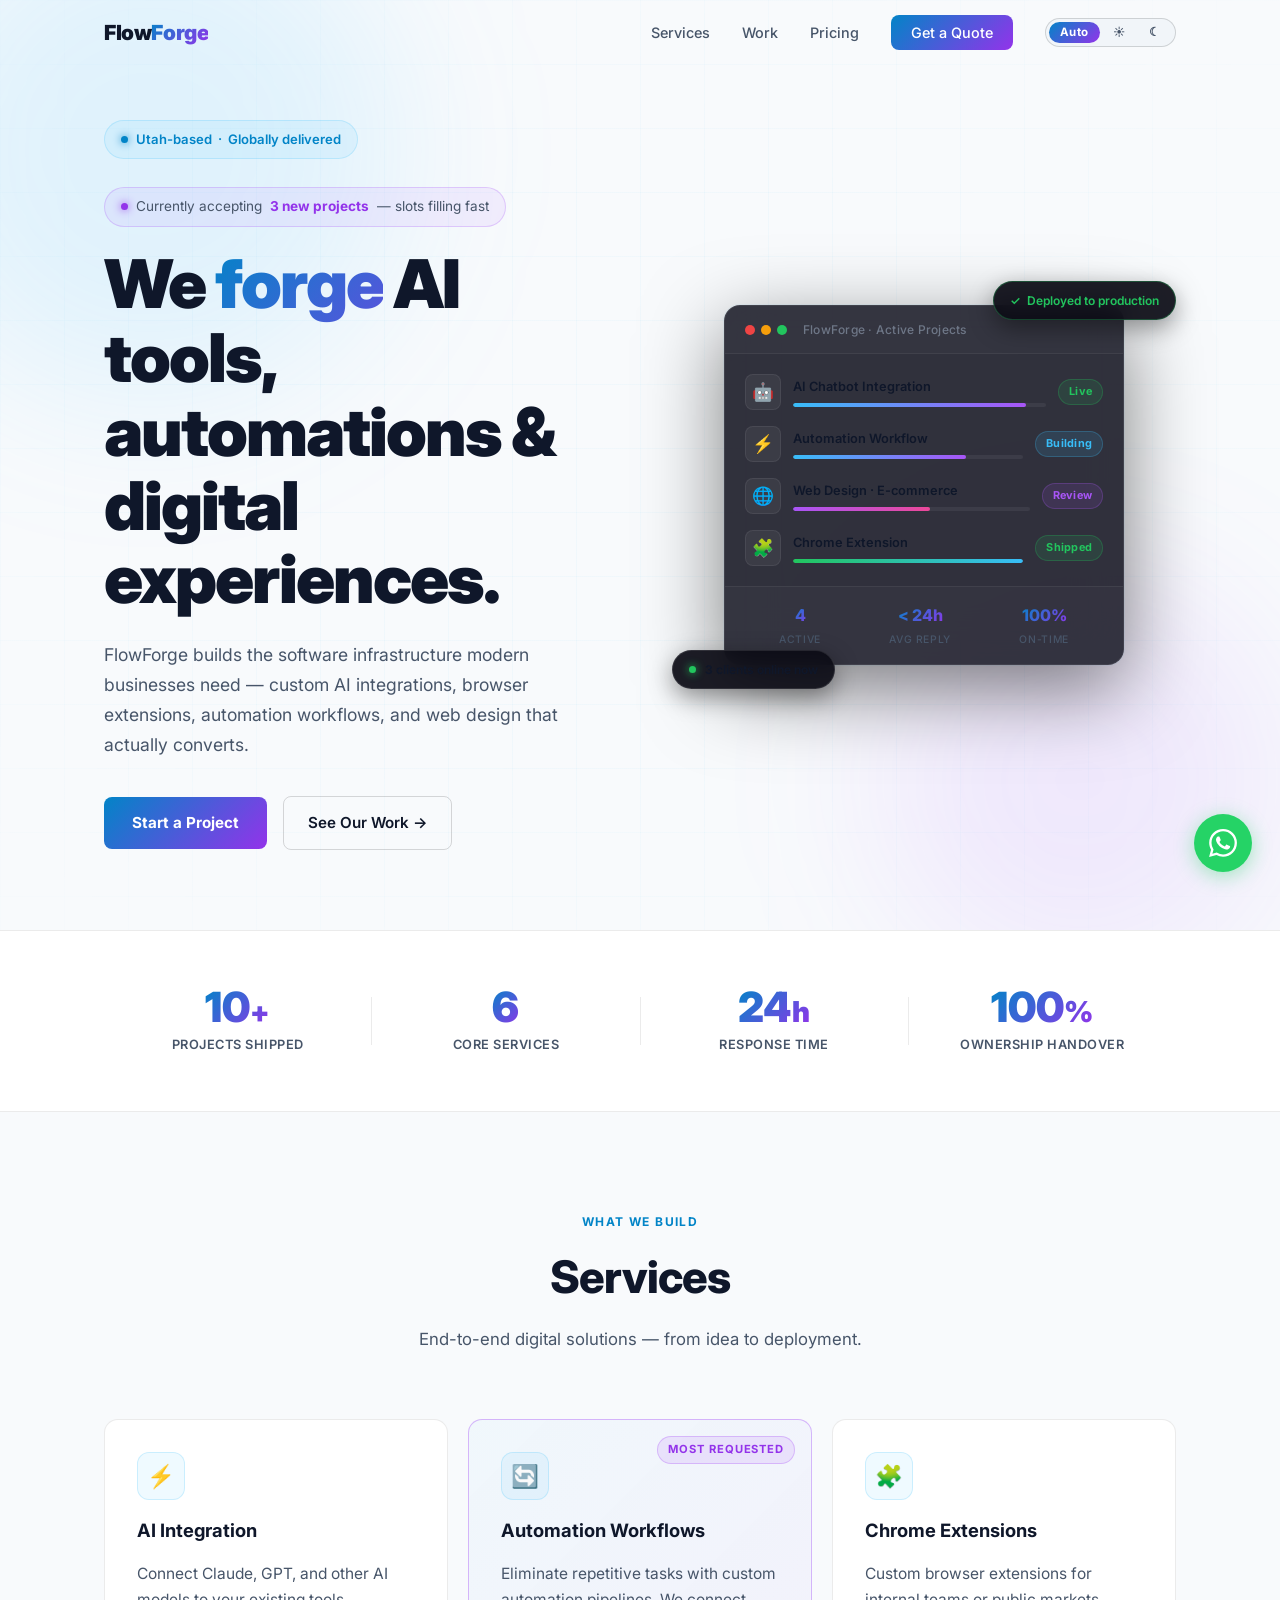
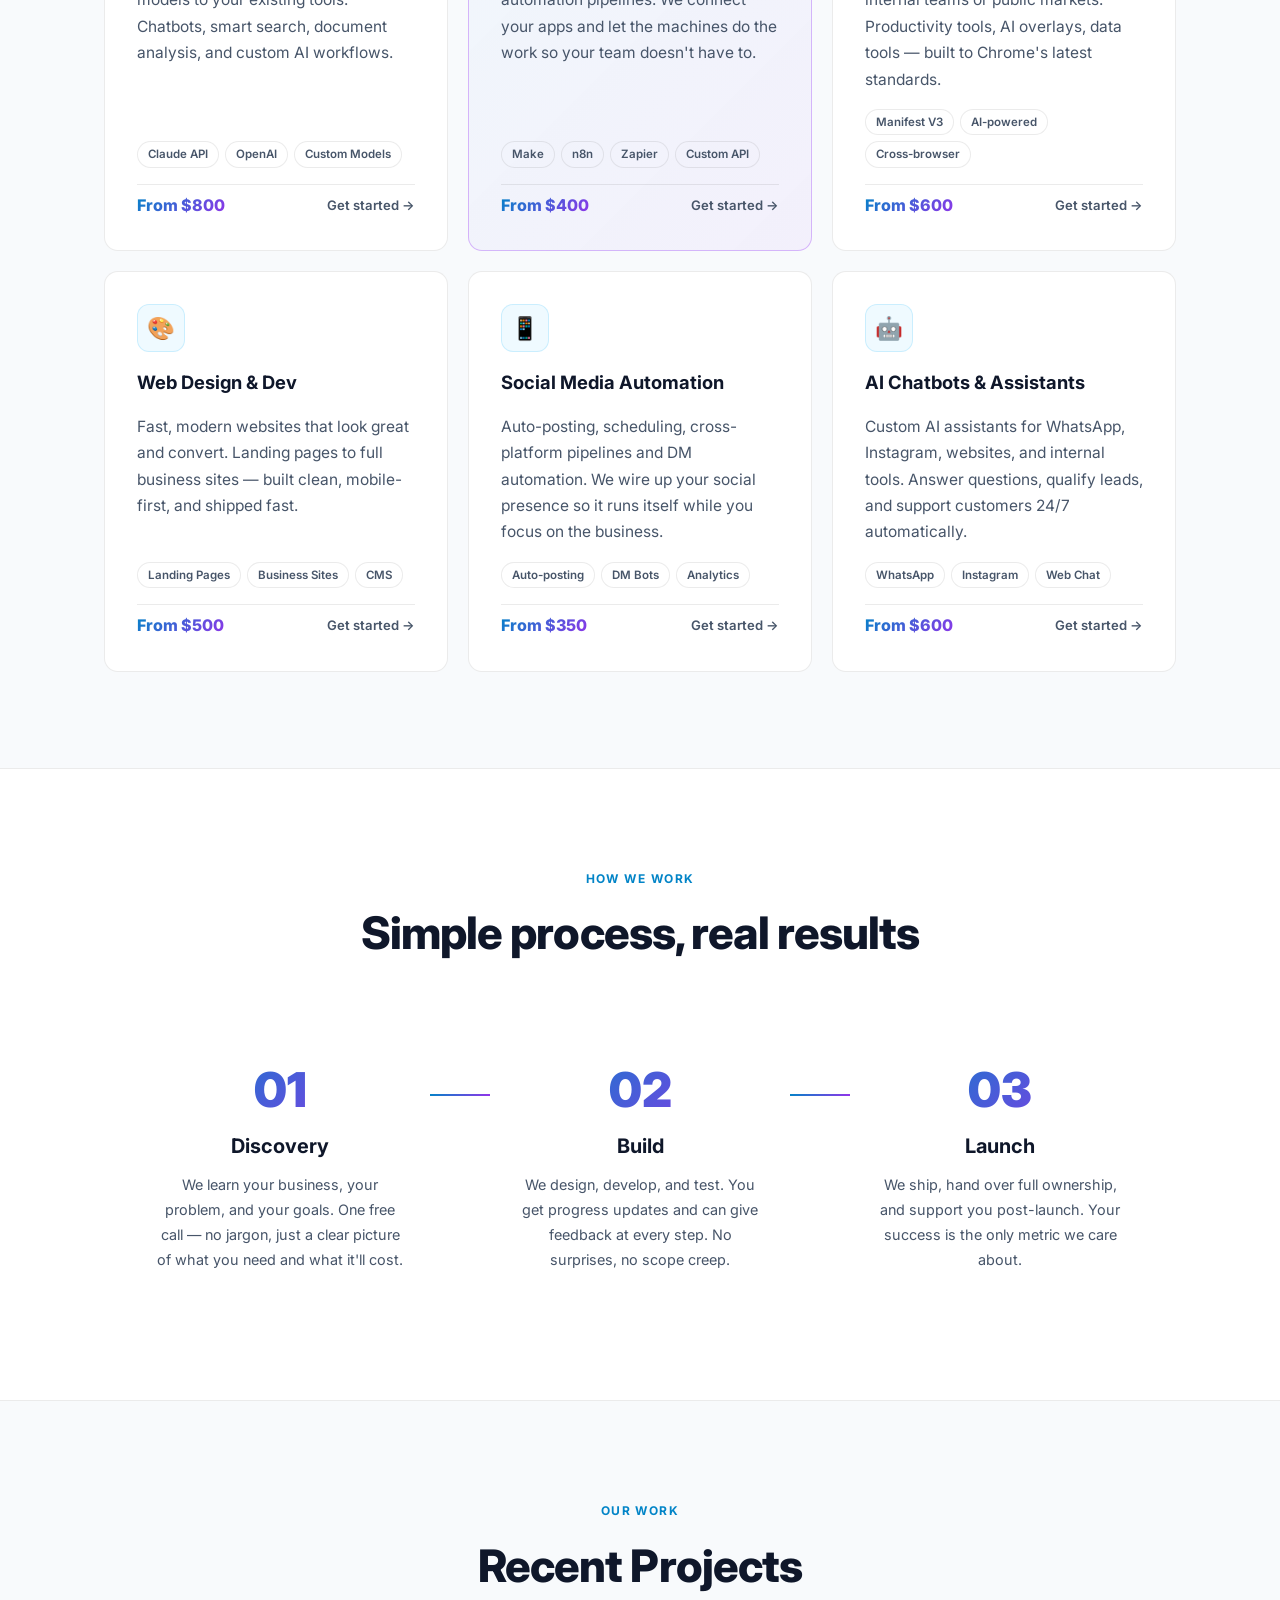
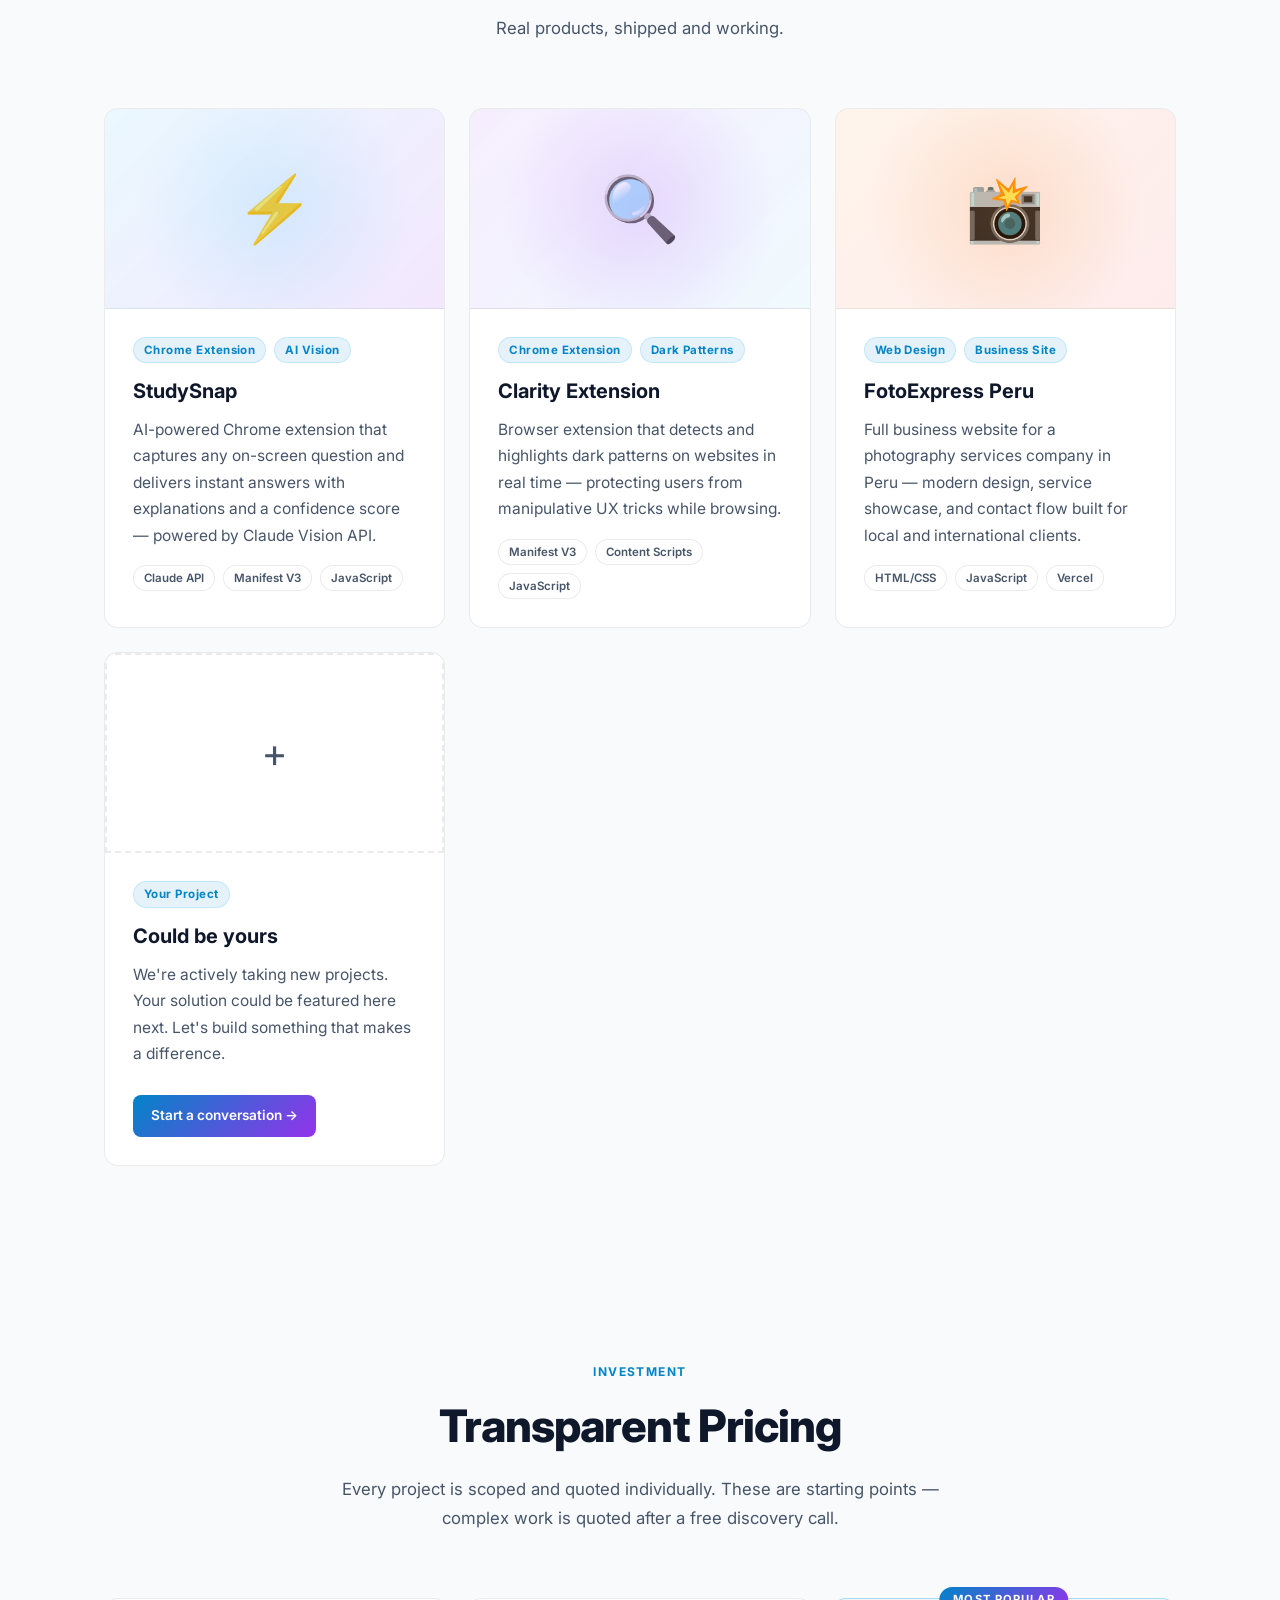
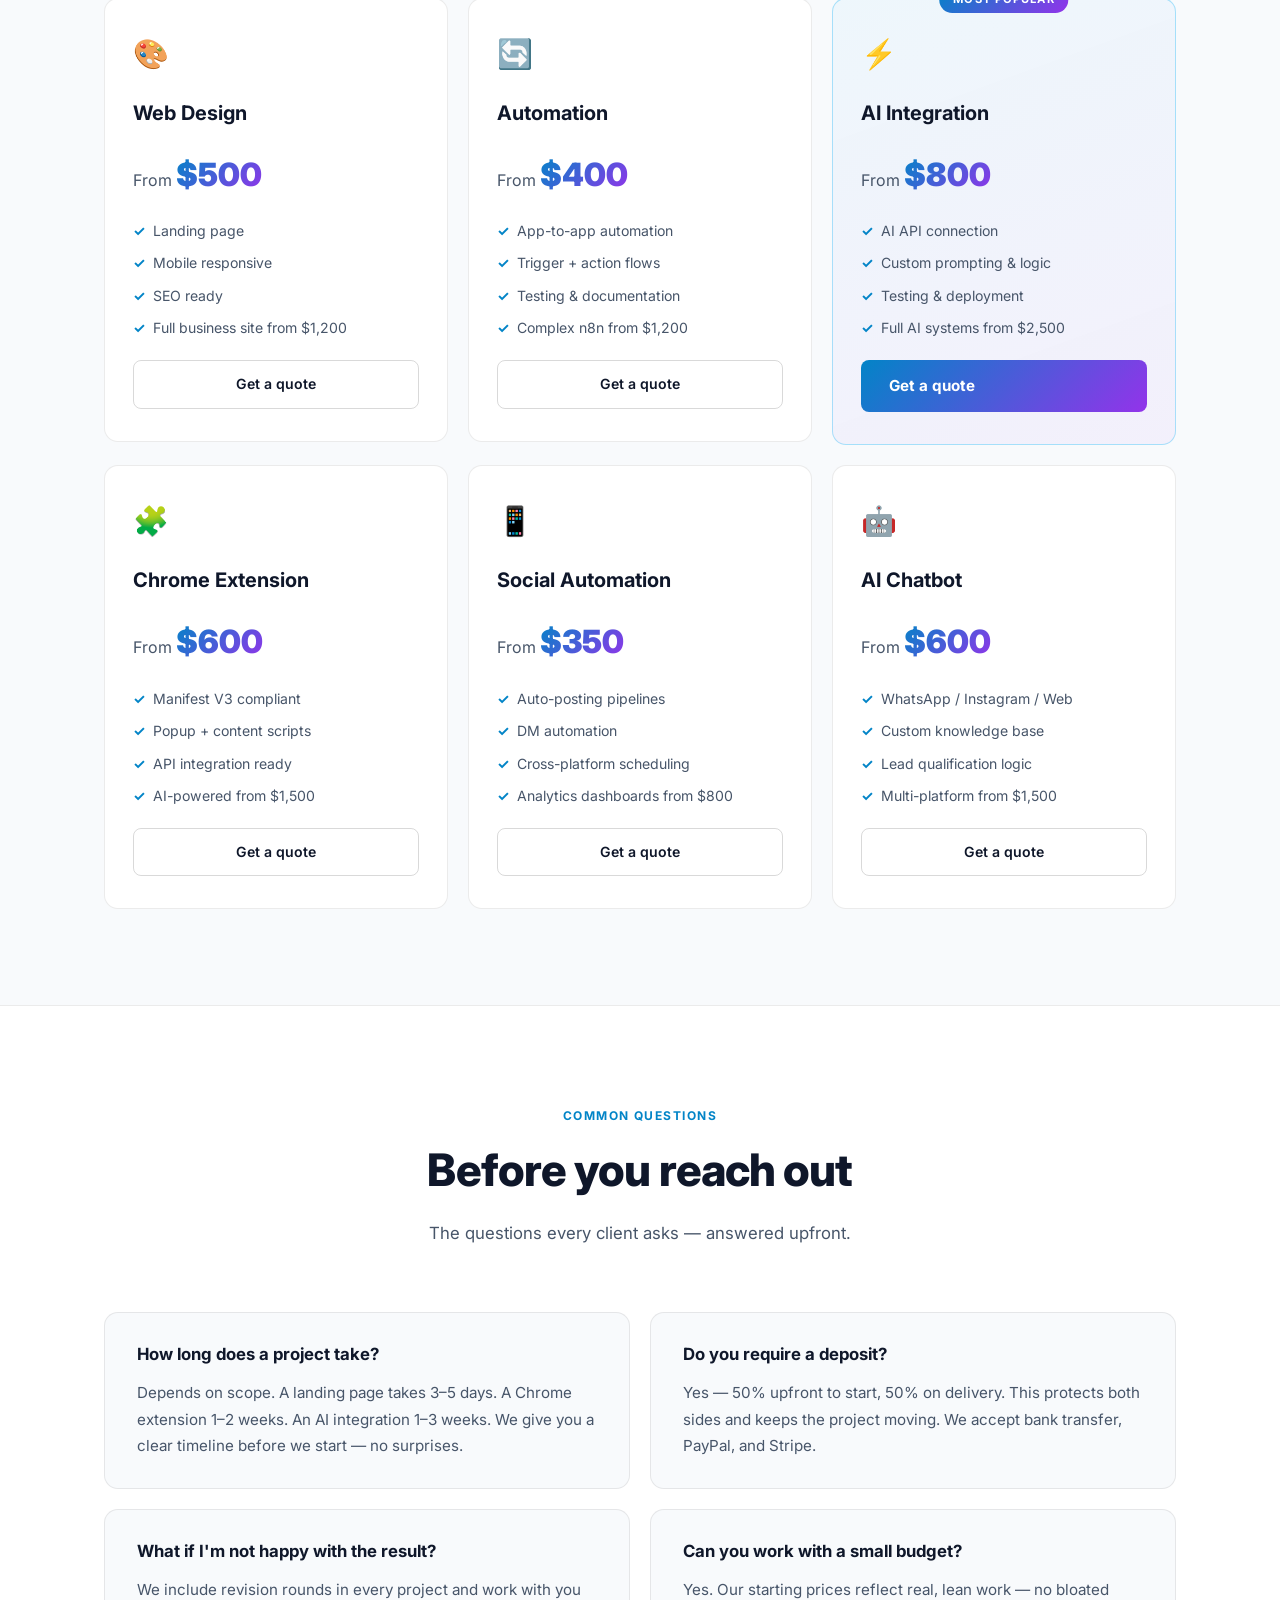
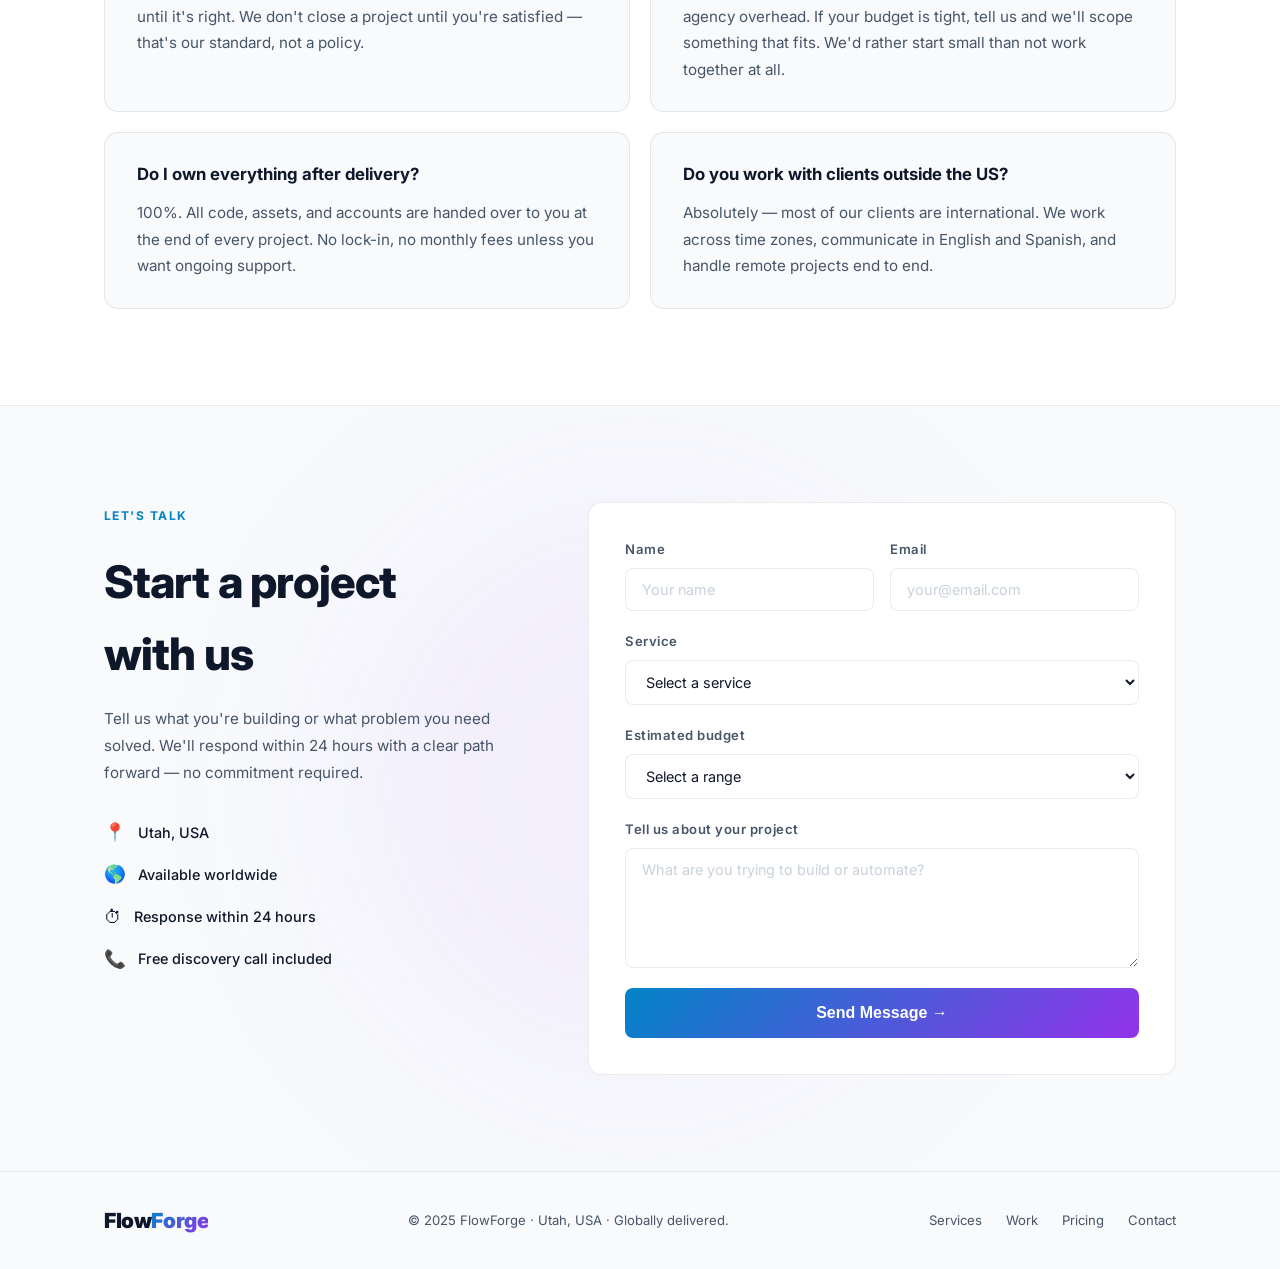
==== commit d3cacd06: "Add adaptive light/dark theme toggle and remove placeholder testimonials - Add CSS light theme varia" ====
--- a/index.html
+++ b/index.html
@@ -10,6 +10,7 @@
     gtag('config', 'G-CK4HRK4L4M');
   </script>
   <meta charset="UTF-8">
+  <script>var t=localStorage.getItem('ff-theme');if(t&&t!=='auto')document.documentElement.setAttribute('data-theme',t);</script>
   <meta name="viewport" content="width=device-width, initial-scale=1.0">
   <title>FlowForge — AI Tools, Automations & Web Design</title>
   <meta name="description" content="FlowForge builds AI integrations, automation workflows, Chrome extensions, and web design for businesses worldwide. Utah-based, globally delivered.">
@@ -29,6 +30,13 @@
         <li><a href="#portfolio">Work</a></li>
         <li><a href="#pricing">Pricing</a></li>
         <li><a href="#contact" class="btn-nav">Get a Quote</a></li>
+        <li>
+          <div class="theme-toggle" id="theme-toggle">
+            <button class="theme-btn active" data-theme-val="auto" title="Auto">Auto</button>
+            <button class="theme-btn" data-theme-val="light" title="Light">☀︎</button>
+            <button class="theme-btn" data-theme-val="dark" title="Dark">☾</button>
+          </div>
+        </li>
       </ul>
       <button class="hamburger" id="hamburger" aria-label="Menu">
         <span></span><span></span><span></span>
@@ -604,5 +612,28 @@
   </a>
 
   <script src="script.js"></script>
+  <script>
+    (function() {
+      const saved = localStorage.getItem('ff-theme') || 'auto';
+      if (saved !== 'auto') document.documentElement.setAttribute('data-theme', saved);
+    })();
+    document.addEventListener('DOMContentLoaded', function() {
+      const btns = document.querySelectorAll('.theme-btn');
+      const saved = localStorage.getItem('ff-theme') || 'auto';
+      btns.forEach(btn => {
+        btn.classList.toggle('active', btn.dataset.themeVal === saved);
+        btn.addEventListener('click', function() {
+          const val = this.dataset.themeVal;
+          localStorage.setItem('ff-theme', val);
+          if (val === 'auto') {
+            document.documentElement.removeAttribute('data-theme');
+          } else {
+            document.documentElement.setAttribute('data-theme', val);
+          }
+          btns.forEach(b => b.classList.toggle('active', b.dataset.themeVal === val));
+        });
+      });
+    });
+  </script>
 </body>
 </html>
--- a/style.css
+++ b/style.css
@@ -1,6 +1,7 @@
 /* ── RESET & BASE ── */
 *, *::before, *::after { box-sizing: border-box; margin: 0; padding: 0; }
 
+/* ── DARK THEME (default) ── */
 :root {
   --bg:        #07070e;
   --surface:   #0d0d1a;
@@ -17,6 +18,82 @@
   --radius:    14px;
   --radius-sm: 8px;
   --shadow:    0 4px 24px rgba(0,0,0,0.4);
+  --nav-bg:    rgba(7, 7, 14, 0.85);
+  --card-bg:   rgba(13, 13, 26, 0.88);
+}
+
+/* ── LIGHT THEME ── */
+[data-theme="light"] {
+  --bg:        #f8fafc;
+  --surface:   #ffffff;
+  --surface-2: #f1f5f9;
+  --blue:      #0284c7;
+  --purple:    #9333ea;
+  --blue-dim:  rgba(2, 132, 199, 0.1);
+  --purple-dim:rgba(147, 51, 234, 0.1);
+  --gradient:  linear-gradient(135deg, #0284c7, #9333ea);
+  --text:      #0f172a;
+  --muted:     #475569;
+  --border:    rgba(0, 0, 0, 0.08);
+  --border-h:  rgba(0, 0, 0, 0.15);
+  --shadow:    0 4px 24px rgba(0,0,0,0.1);
+  --nav-bg:    rgba(248, 250, 252, 0.9);
+  --card-bg:   rgba(255, 255, 255, 0.95);
+}
+
+/* ── AUTO: follow system preference ── */
+@media (prefers-color-scheme: light) {
+  :root:not([data-theme="dark"]):not([data-theme="light"]) {
+    --bg:        #f8fafc;
+    --surface:   #ffffff;
+    --surface-2: #f1f5f9;
+    --blue:      #0284c7;
+    --purple:    #9333ea;
+    --blue-dim:  rgba(2, 132, 199, 0.1);
+    --purple-dim:rgba(147, 51, 234, 0.1);
+    --gradient:  linear-gradient(135deg, #0284c7, #9333ea);
+    --text:      #0f172a;
+    --muted:     #475569;
+    --border:    rgba(0, 0, 0, 0.08);
+    --border-h:  rgba(0, 0, 0, 0.15);
+    --shadow:    0 4px 24px rgba(0,0,0,0.1);
+    --nav-bg:    rgba(248, 250, 252, 0.9);
+    --card-bg:   rgba(255, 255, 255, 0.95);
+  }
+}
+
+/* ── THEME TOGGLE ── */
+.theme-toggle {
+  display: inline-flex;
+  align-items: center;
+  gap: 2px;
+  background: var(--surface-2);
+  border: 1px solid var(--border-h);
+  border-radius: 100px;
+  padding: 3px;
+}
+.theme-btn {
+  padding: 5px 11px;
+  border-radius: 100px;
+  font-size: 0.72rem;
+  font-weight: 700;
+  letter-spacing: 0.05em;
+  border: none;
+  cursor: pointer;
+  transition: background 0.2s, color 0.2s;
+  background: transparent;
+  color: var(--muted);
+  font-family: inherit;
+  line-height: 1;
+}
+.theme-btn.active {
+  background: var(--gradient);
+  color: #fff;
+}
+.theme-btn svg {
+  width: 12px;
+  height: 12px;
+  display: block;
 }
 
 html { scroll-behavior: smooth; }
@@ -183,7 +260,7 @@
   border-bottom: 1px solid transparent;
 }
 .nav.scrolled {
-  background: rgba(7, 7, 14, 0.85);
+  background: var(--nav-bg);
   backdrop-filter: blur(16px);
   border-color: var(--border);
 }
@@ -1039,7 +1116,7 @@
     align-items: center;
     justify-content: center;
     gap: 32px;
-    background: rgba(7, 7, 14, 0.97);
+    background: var(--nav-bg);
     backdrop-filter: blur(20px);
     z-index: 99;
   }
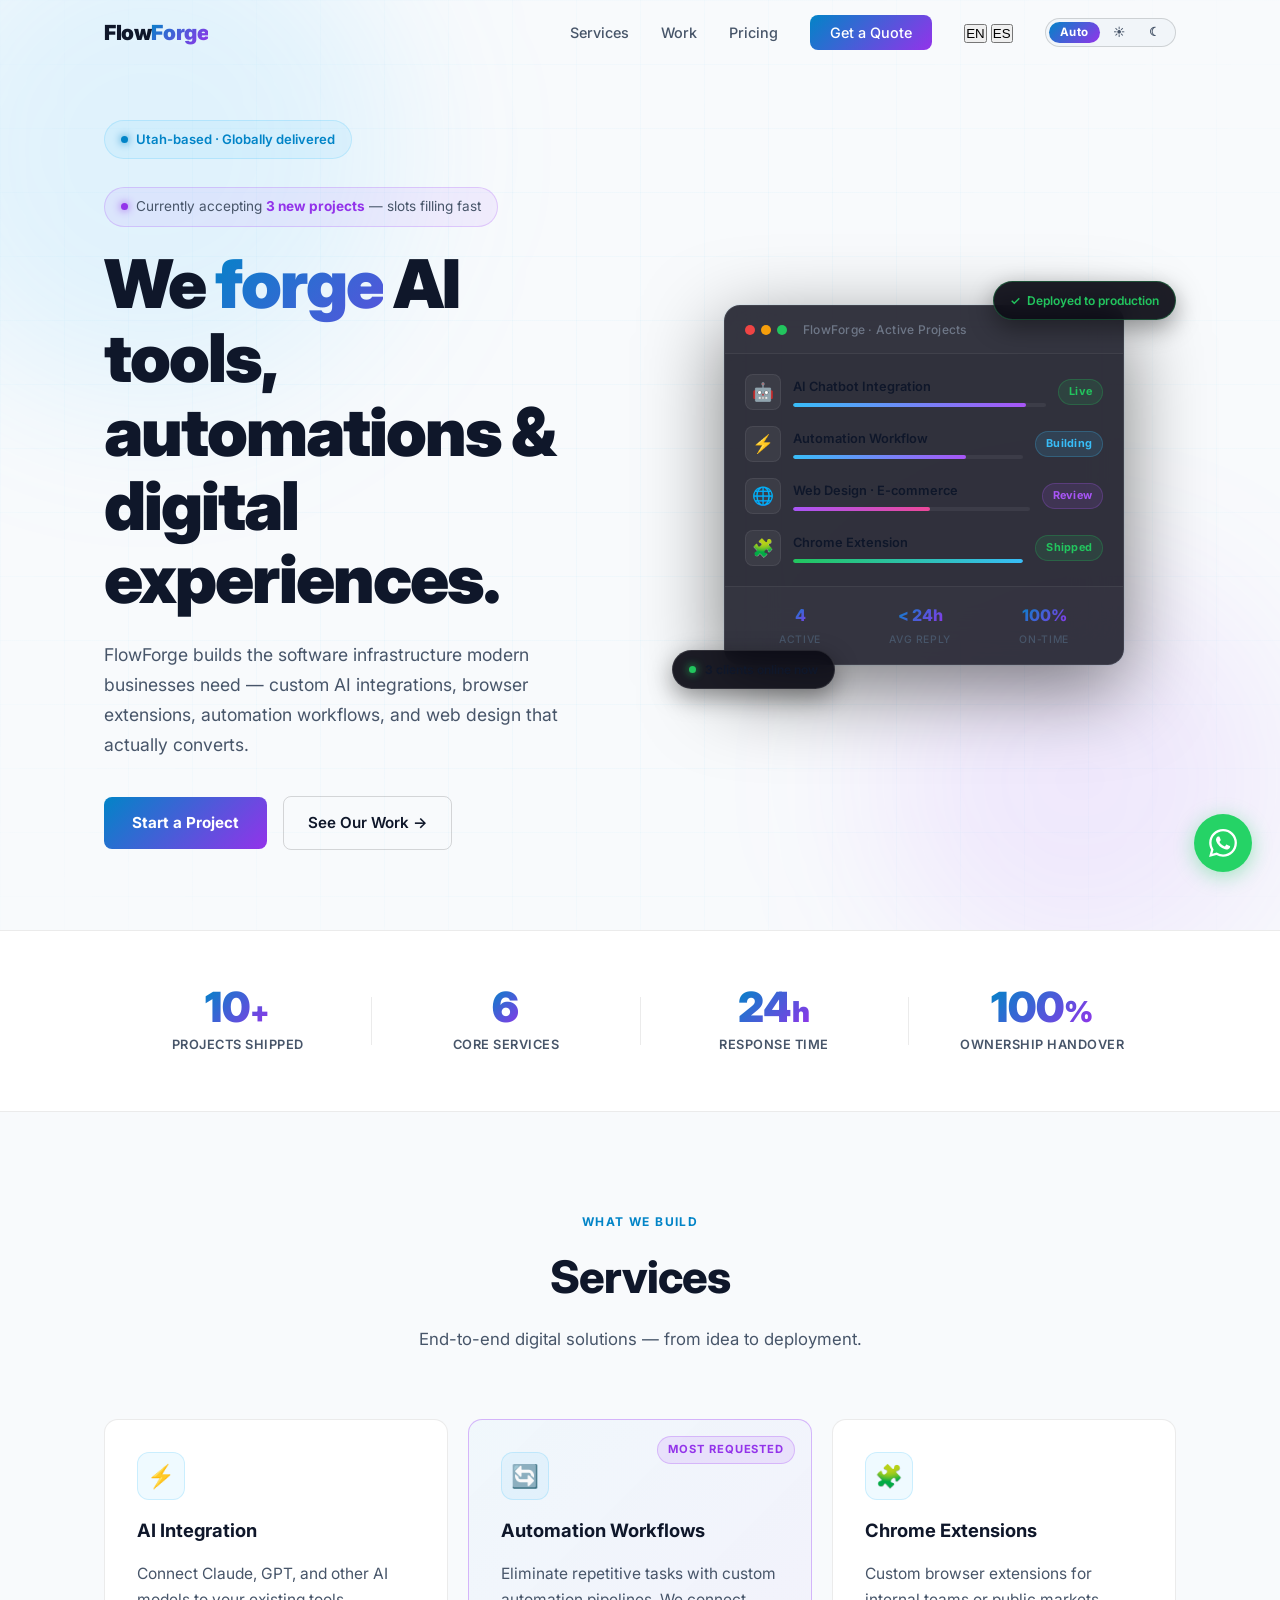
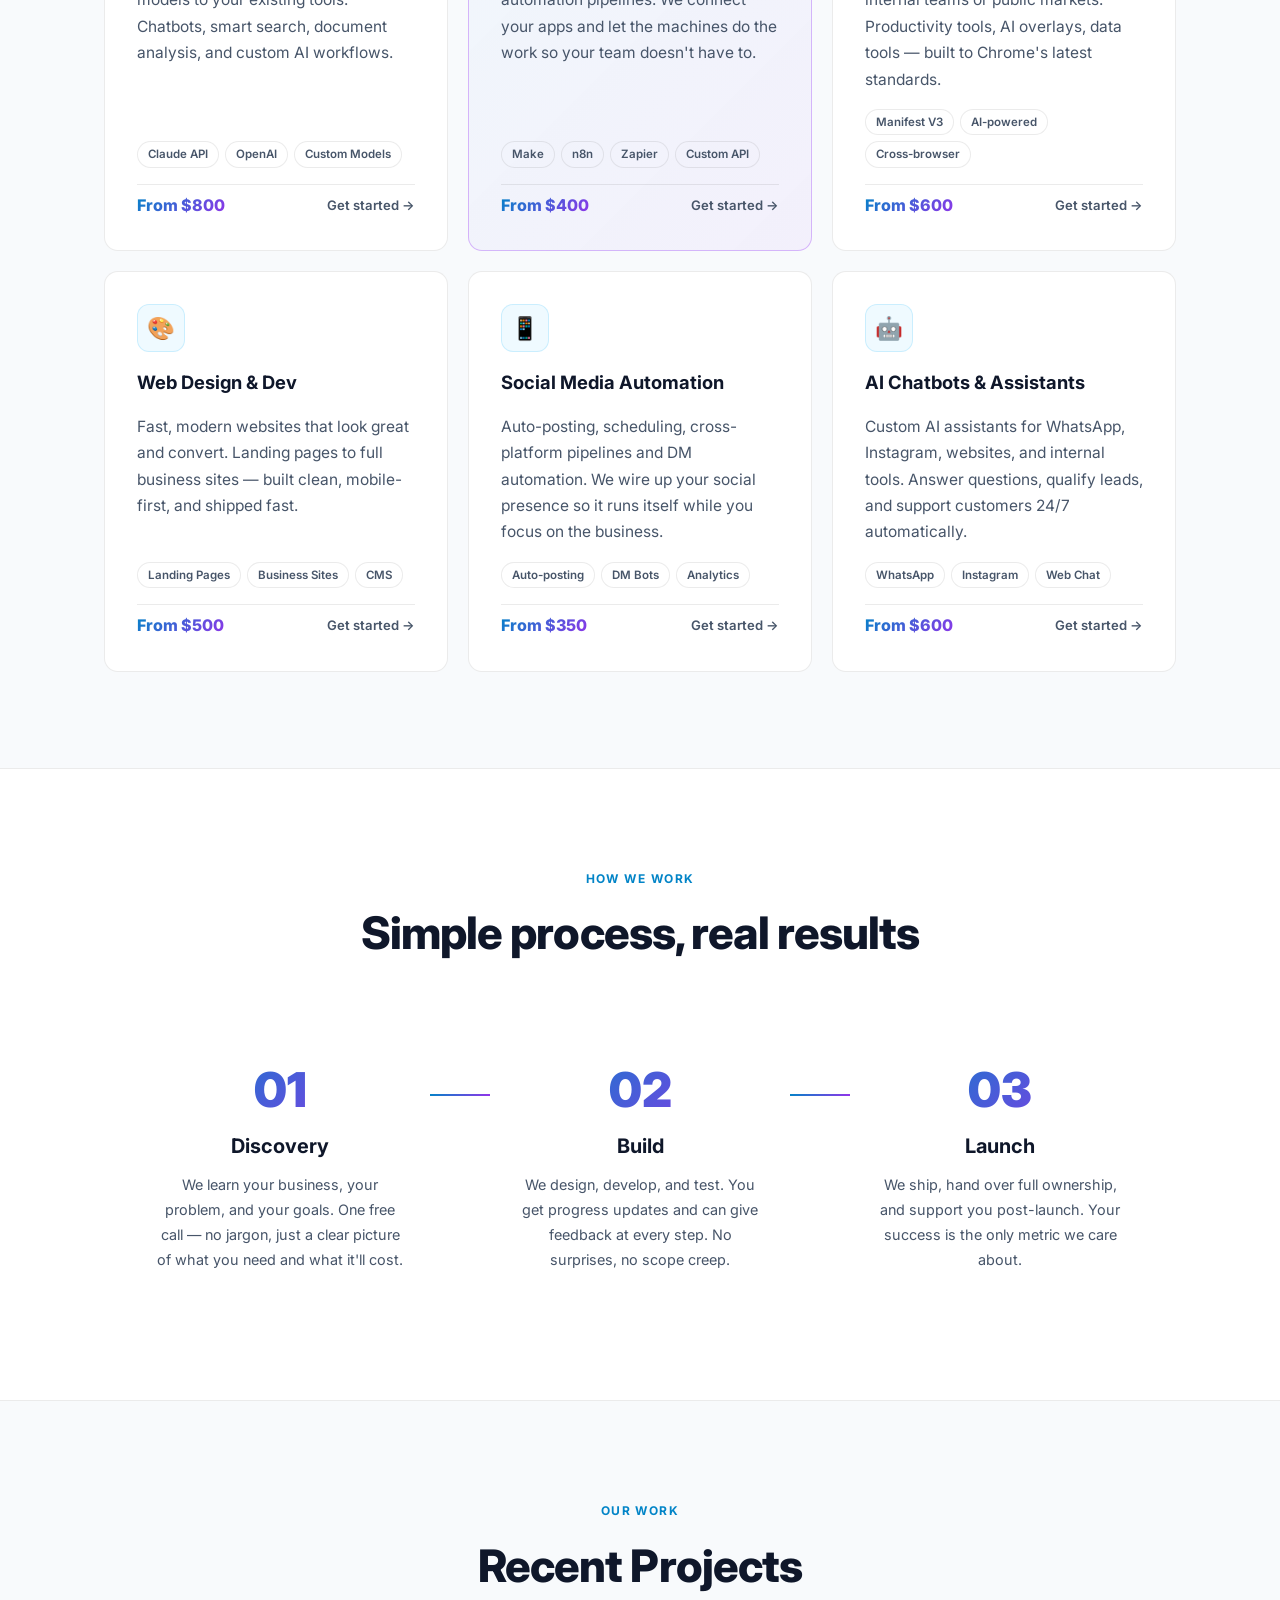
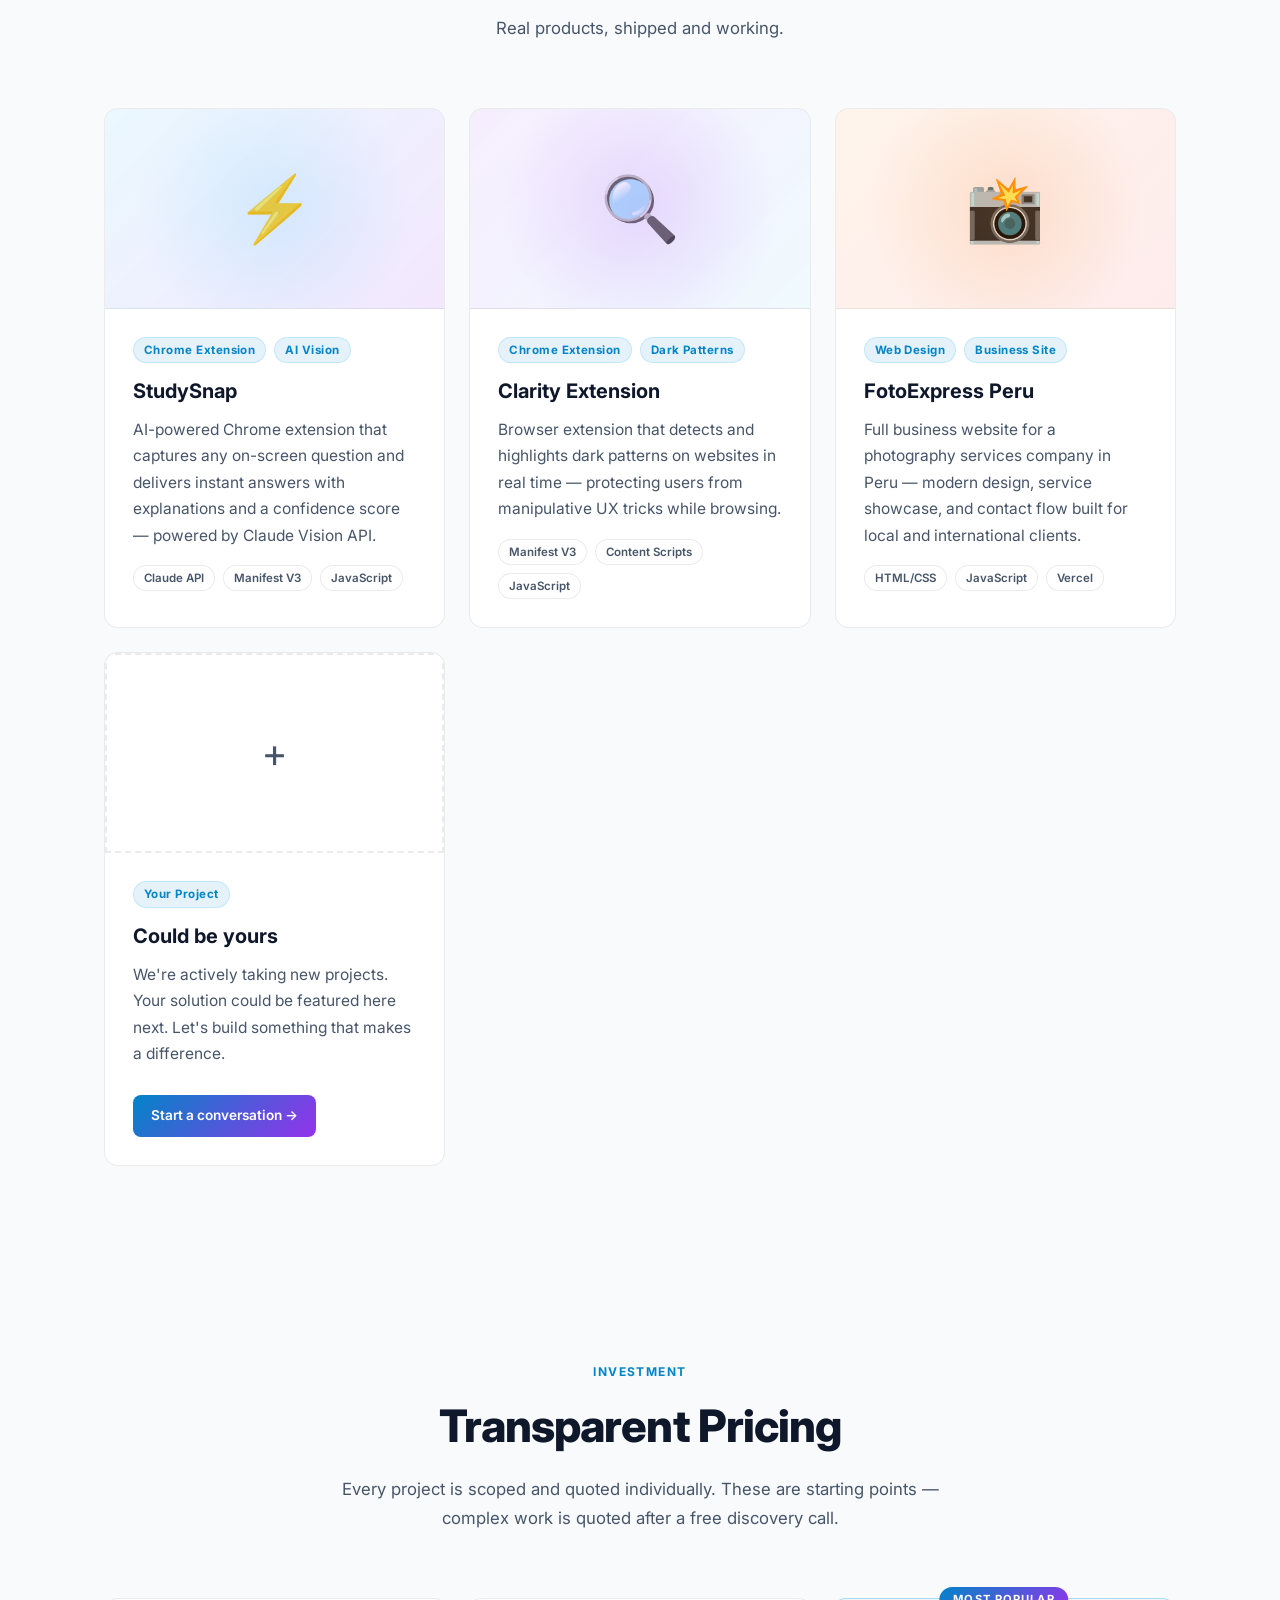
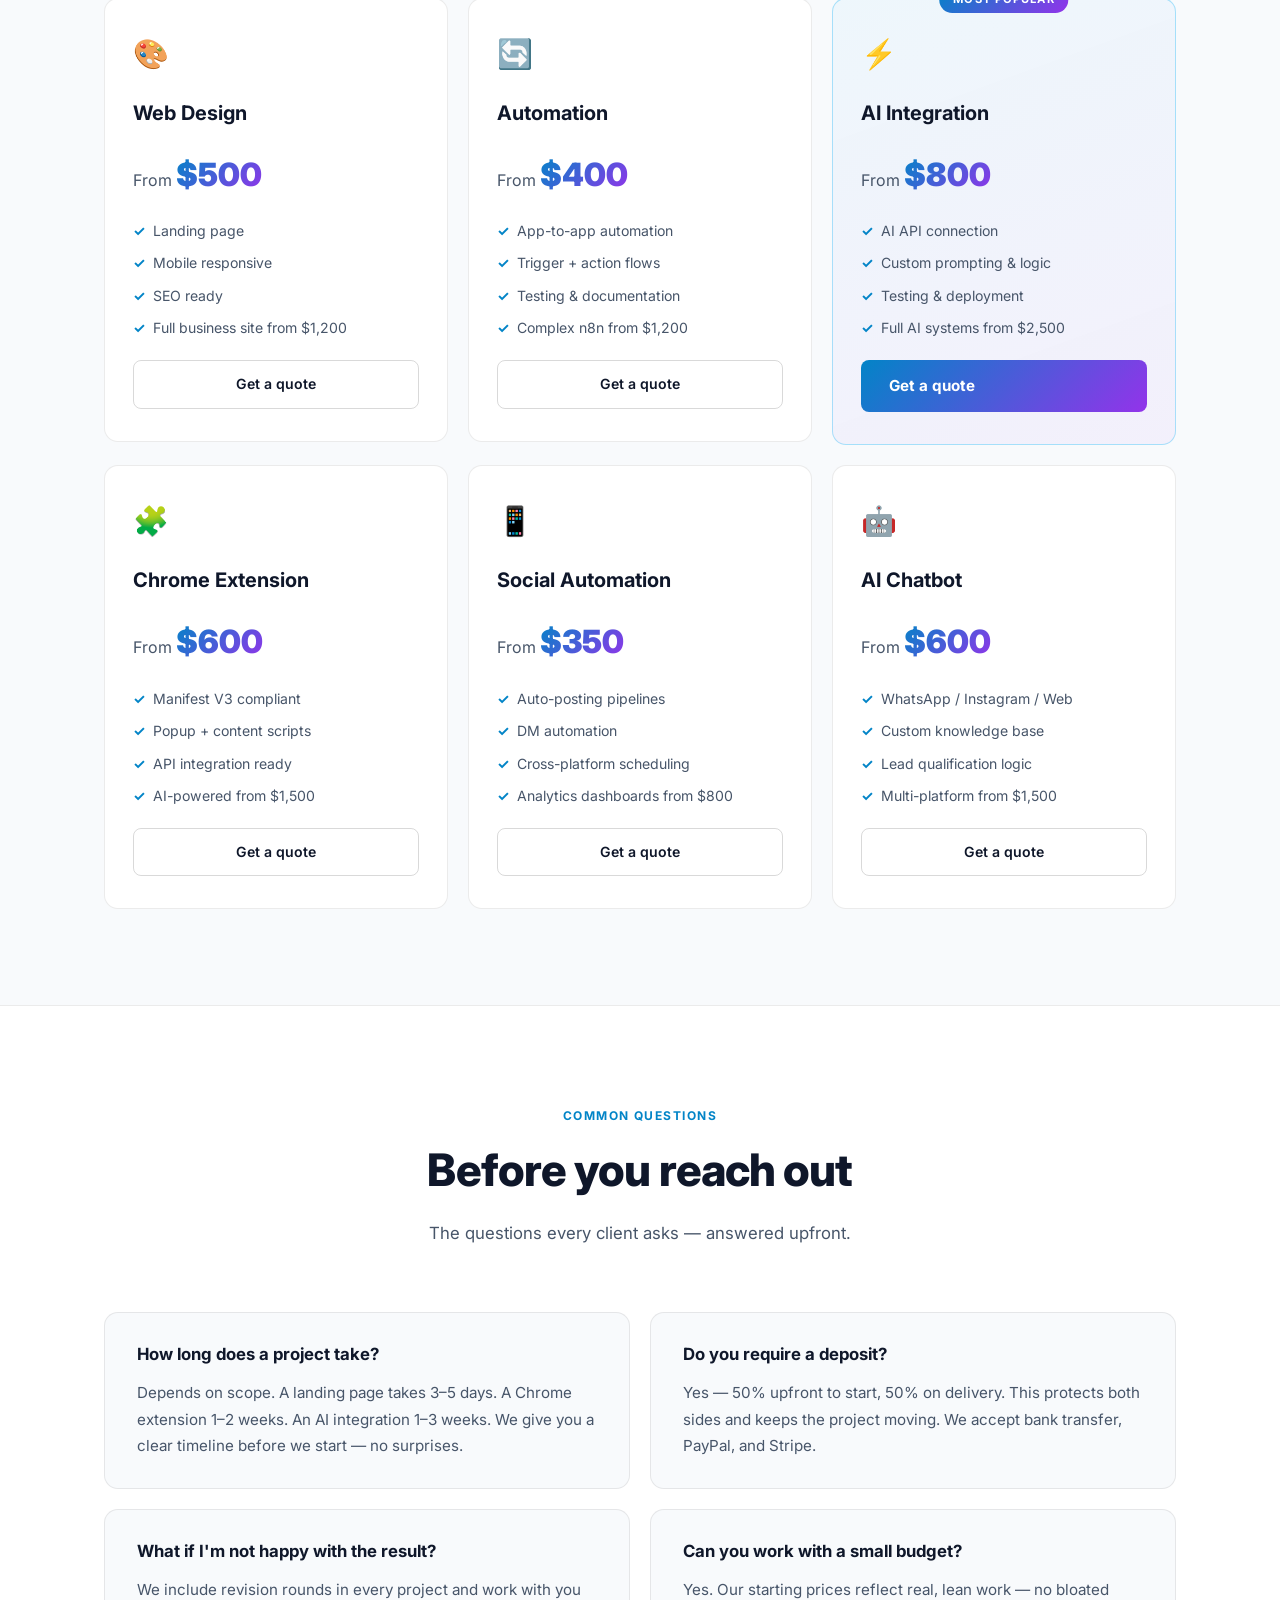
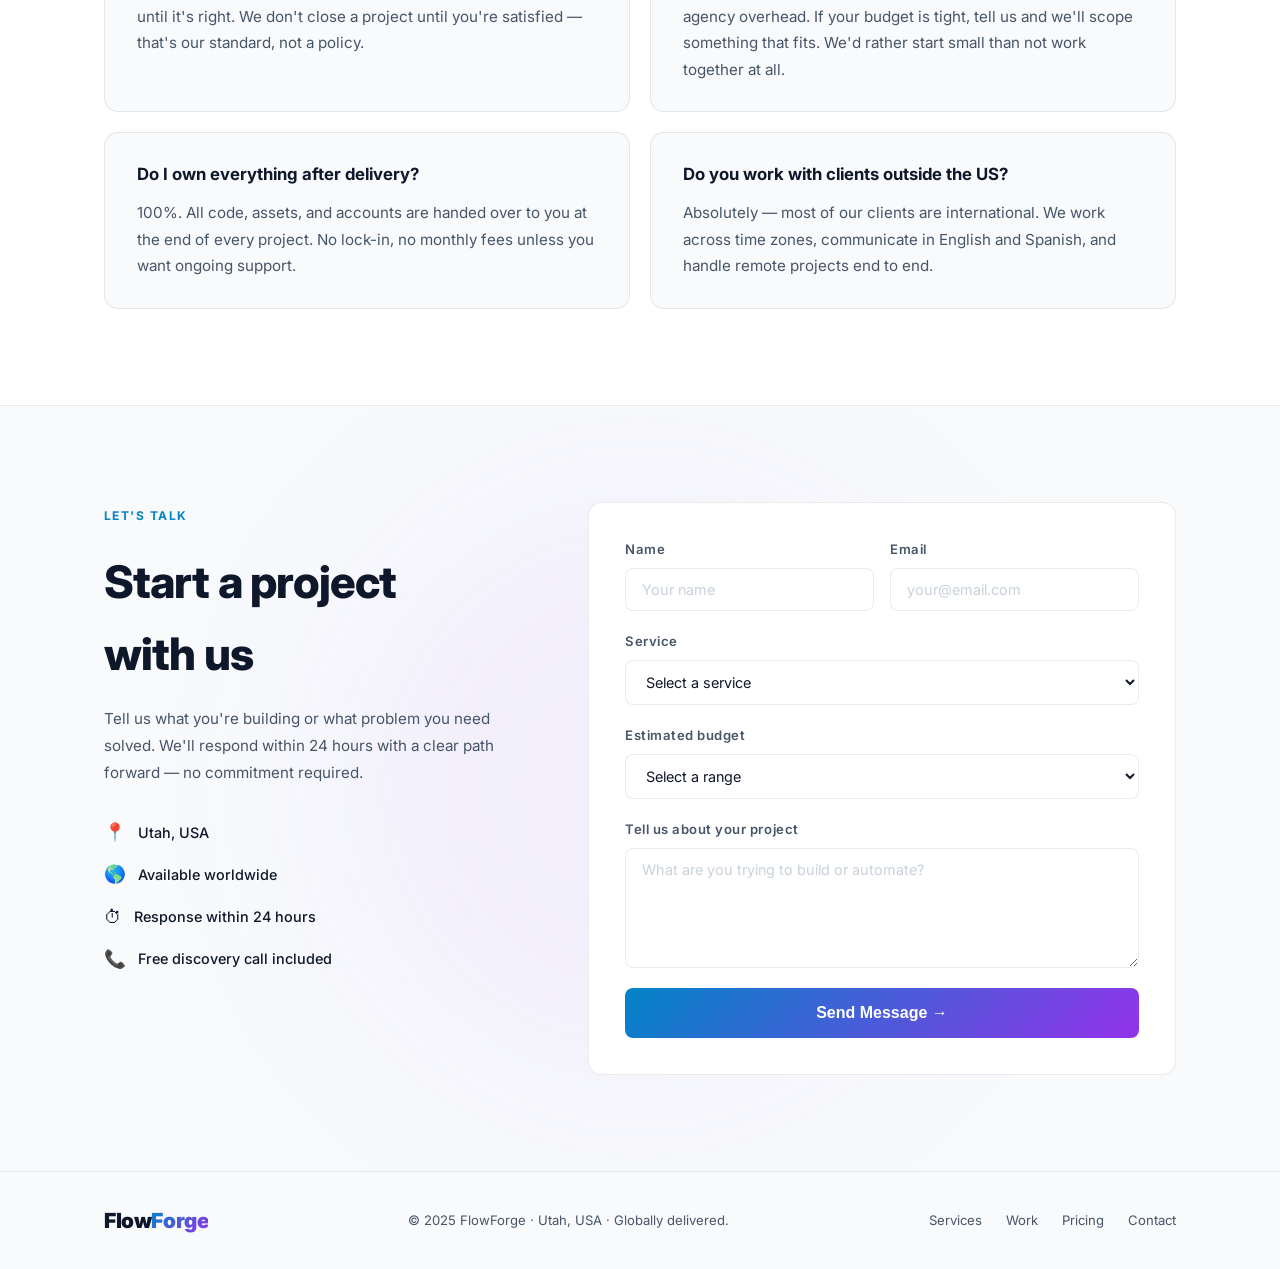
==== commit 634bfac8: "Fix high-priority issues: favicon, OG tags, light-mode cards, badge translations - Add favicon.svg (" ====
--- a/index.html
+++ b/index.html
@@ -17,6 +17,14 @@
   <link rel="preconnect" href="https://fonts.googleapis.com">
   <link rel="preconnect" href="https://fonts.gstatic.com" crossorigin>
   <link href="https://fonts.googleapis.com/css2?family=Inter:wght@300;400;500;600;700;800;900&display=swap" rel="stylesheet">
+  <link rel="icon" type="image/svg+xml" href="favicon.svg">
+  <meta property="og:title" content="FlowForge — AI Tools, Automations &amp; Web Design">
+  <meta property="og:description" content="FlowForge builds AI integrations, automation workflows, Chrome extensions, and web design for businesses worldwide. Utah-based, globally delivered.">
+  <meta property="og:type" content="website">
+  <meta property="og:url" content="https://flowforge-iota-umber.vercel.app/">
+  <meta name="twitter:card" content="summary_large_image">
+  <meta name="twitter:title" content="FlowForge — AI Tools, Automations &amp; Web Design">
+  <meta name="twitter:description" content="Custom AI tools, automations, Chrome extensions and web design. Utah-based, globally delivered.">
   <link rel="stylesheet" href="style.css">
 </head>
 <body>
@@ -26,10 +34,16 @@
     <div class="container nav-inner">
       <a href="#" class="logo">Flow<span>Forge</span></a>
       <ul class="nav-links" id="nav-links">
-        <li><a href="#services">Services</a></li>
-        <li><a href="#portfolio">Work</a></li>
-        <li><a href="#pricing">Pricing</a></li>
-        <li><a href="#contact" class="btn-nav">Get a Quote</a></li>
+        <li><a href="#services" data-i18n="nav.services">Services</a></li>
+        <li><a href="#portfolio" data-i18n="nav.work">Work</a></li>
+        <li><a href="#pricing" data-i18n="nav.pricing">Pricing</a></li>
+        <li><a href="#contact" class="btn-nav" data-i18n="nav.cta">Get a Quote</a></li>
+        <li>
+          <div class="lang-toggle">
+            <button class="lang-btn active" data-lang="en">EN</button>
+            <button class="lang-btn" data-lang="es">ES</button>
+          </div>
+        </li>
         <li>
           <div class="theme-toggle" id="theme-toggle">
             <button class="theme-btn active" data-theme-val="auto" title="Auto">Auto</button>
@@ -55,23 +69,23 @@
       <div class="hero-text">
         <div class="badge reveal">
           <span class="badge-dot"></span>
-          Utah-based &nbsp;·&nbsp; Globally delivered
+          <span data-i18n="hero.badge">Utah-based · Globally delivered</span>
         </div>
         <div class="urgency-badge reveal">
           <span class="urgency-dot"></span>
-          Currently accepting <strong>3 new projects</strong> — slots filling fast
-        </div>
-        <h1 class="reveal reveal-delay-1">
+          <span data-i18n-html="hero.urgency">Currently accepting <strong>3 new projects</strong> — slots filling fast</span>
+        </div>
+        <h1 class="reveal reveal-delay-1" data-i18n-html="hero.h1">
           We <span class="gradient-text">forge</span> AI tools,<br>
           automations &amp;<br>
           digital experiences.
         </h1>
-        <p class="hero-sub reveal reveal-delay-2">
+        <p class="hero-sub reveal reveal-delay-2" data-i18n="hero.sub">
           FlowForge builds the software infrastructure modern businesses need — custom AI integrations, browser extensions, automation workflows, and web design that actually converts.
         </p>
         <div class="hero-ctas reveal reveal-delay-3">
-          <a href="#contact" class="btn-primary">Start a Project</a>
-          <a href="#portfolio" class="btn-ghost">See Our Work →</a>
+          <a href="#contact" class="btn-primary" data-i18n="hero.cta1">Start a Project</a>
+          <a href="#portfolio" class="btn-ghost" data-i18n="hero.cta2">See Our Work →</a>
         </div>
       </div>
 
@@ -147,22 +161,22 @@
     <div class="container stats-inner">
       <div class="stat reveal">
         <span class="stat-num">10<span class="stat-plus">+</span></span>
-        <span class="stat-label">Projects Shipped</span>
+        <span class="stat-label" data-i18n="stats.shipped">Projects Shipped</span>
       </div>
       <div class="stat-divider"></div>
       <div class="stat reveal reveal-delay-1">
         <span class="stat-num">6</span>
-        <span class="stat-label">Core Services</span>
+        <span class="stat-label" data-i18n="stats.services">Core Services</span>
       </div>
       <div class="stat-divider"></div>
       <div class="stat reveal reveal-delay-2">
         <span class="stat-num">24<span class="stat-plus">h</span></span>
-        <span class="stat-label">Response Time</span>
+        <span class="stat-label" data-i18n="stats.response">Response Time</span>
       </div>
       <div class="stat-divider"></div>
       <div class="stat reveal reveal-delay-3">
         <span class="stat-num">100<span class="stat-plus">%</span></span>
-        <span class="stat-label">Ownership Handover</span>
+        <span class="stat-label" data-i18n="stats.ownership">Ownership Handover</span>
       </div>
     </div>
   </section>
@@ -171,100 +185,76 @@
   <section id="services" class="section">
     <div class="container">
       <div class="section-header reveal">
-        <span class="label">What we build</span>
-        <h2>Services</h2>
-        <p>End-to-end digital solutions — from idea to deployment.</p>
+        <span class="label" data-i18n="services.label">What we build</span>
+        <h2 data-i18n="services.h2">Services</h2>
+        <p data-i18n="services.sub">End-to-end digital solutions — from idea to deployment.</p>
       </div>
       <div class="services-grid">
 
         <div class="service-card reveal">
-          <div class="service-icon-wrap">
-            <span class="service-icon">⚡</span>
-          </div>
-          <h3>AI Integration</h3>
-          <p>Connect Claude, GPT, and other AI models to your existing tools. Chatbots, smart search, document analysis, and custom AI workflows.</p>
-          <div class="service-tags">
-            <span>Claude API</span><span>OpenAI</span><span>Custom Models</span>
-          </div>
+          <div class="service-icon-wrap"><span class="service-icon">⚡</span></div>
+          <h3 data-i18n="svc.ai.title">AI Integration</h3>
+          <p data-i18n="svc.ai.desc">Connect Claude, GPT, and other AI models to your existing tools. Chatbots, smart search, document analysis, and custom AI workflows.</p>
+          <div class="service-tags"><span>Claude API</span><span>OpenAI</span><span>Custom Models</span></div>
           <div class="service-footer">
-            <span class="service-price">From $800</span>
-            <a href="#contact" class="service-cta">Get started →</a>
+            <span class="service-price" data-i18n="svc.ai.price">From $800</span>
+            <a href="#contact" class="service-cta" data-i18n="svc.ai.cta">Get started →</a>
           </div>
         </div>
 
         <div class="service-card featured reveal reveal-delay-1">
-          <div class="featured-label">Most Requested</div>
-          <div class="service-icon-wrap">
-            <span class="service-icon">🔄</span>
-          </div>
-          <h3>Automation Workflows</h3>
-          <p>Eliminate repetitive tasks with custom automation pipelines. We connect your apps and let the machines do the work so your team doesn't have to.</p>
-          <div class="service-tags">
-            <span>Make</span><span>n8n</span><span>Zapier</span><span>Custom API</span>
-          </div>
+          <div class="featured-label" data-i18n="badge.mostRequested">Most Requested</div>
+          <div class="service-icon-wrap"><span class="service-icon">🔄</span></div>
+          <h3 data-i18n="svc.auto.title">Automation Workflows</h3>
+          <p data-i18n="svc.auto.desc">Eliminate repetitive tasks with custom automation pipelines. We connect your apps and let the machines do the work so your team doesn't have to.</p>
+          <div class="service-tags"><span>Make</span><span>n8n</span><span>Zapier</span><span>Custom API</span></div>
           <div class="service-footer">
-            <span class="service-price">From $400</span>
-            <a href="#contact" class="service-cta">Get started →</a>
+            <span class="service-price" data-i18n="svc.auto.price">From $400</span>
+            <a href="#contact" class="service-cta" data-i18n="svc.auto.cta">Get started →</a>
           </div>
         </div>
 
         <div class="service-card reveal reveal-delay-2">
-          <div class="service-icon-wrap">
-            <span class="service-icon">🧩</span>
-          </div>
-          <h3>Chrome Extensions</h3>
-          <p>Custom browser extensions for internal teams or public markets. Productivity tools, AI overlays, data tools — built to Chrome's latest standards.</p>
-          <div class="service-tags">
-            <span>Manifest V3</span><span>AI-powered</span><span>Cross-browser</span>
-          </div>
+          <div class="service-icon-wrap"><span class="service-icon">🧩</span></div>
+          <h3 data-i18n="svc.chrome.title">Chrome Extensions</h3>
+          <p data-i18n="svc.chrome.desc">Custom browser extensions for internal teams or public markets. Productivity tools, AI overlays, data tools — built to Chrome's latest standards.</p>
+          <div class="service-tags"><span>Manifest V3</span><span>AI-powered</span><span>Cross-browser</span></div>
           <div class="service-footer">
-            <span class="service-price">From $600</span>
-            <a href="#contact" class="service-cta">Get started →</a>
+            <span class="service-price" data-i18n="svc.chrome.price">From $600</span>
+            <a href="#contact" class="service-cta" data-i18n="svc.chrome.cta">Get started →</a>
           </div>
         </div>
 
         <div class="service-card reveal reveal-delay-3">
-          <div class="service-icon-wrap">
-            <span class="service-icon">🎨</span>
-          </div>
-          <h3>Web Design &amp; Dev</h3>
-          <p>Fast, modern websites that look great and convert. Landing pages to full business sites — built clean, mobile-first, and shipped fast.</p>
-          <div class="service-tags">
-            <span>Landing Pages</span><span>Business Sites</span><span>CMS</span>
-          </div>
+          <div class="service-icon-wrap"><span class="service-icon">🎨</span></div>
+          <h3 data-i18n="svc.web.title">Web Design &amp; Dev</h3>
+          <p data-i18n="svc.web.desc">Fast, modern websites that look great and convert. Landing pages to full business sites — built clean, mobile-first, and shipped fast.</p>
+          <div class="service-tags"><span>Landing Pages</span><span>Business Sites</span><span>CMS</span></div>
           <div class="service-footer">
-            <span class="service-price">From $500</span>
-            <a href="#contact" class="service-cta">Get started →</a>
+            <span class="service-price" data-i18n="svc.web.price">From $500</span>
+            <a href="#contact" class="service-cta" data-i18n="svc.web.cta">Get started →</a>
           </div>
         </div>
 
         <div class="service-card reveal">
-          <div class="service-icon-wrap">
-            <span class="service-icon">📱</span>
-          </div>
-          <h3>Social Media Automation</h3>
-          <p>Auto-posting, scheduling, cross-platform pipelines and DM automation. We wire up your social presence so it runs itself while you focus on the business.</p>
-          <div class="service-tags">
-            <span>Auto-posting</span><span>DM Bots</span><span>Analytics</span>
-          </div>
+          <div class="service-icon-wrap"><span class="service-icon">📱</span></div>
+          <h3 data-i18n="svc.social.title">Social Media Automation</h3>
+          <p data-i18n="svc.social.desc">Auto-posting, scheduling, cross-platform pipelines and DM automation. We wire up your social presence so it runs itself while you focus on the business.</p>
+          <div class="service-tags"><span>Auto-posting</span><span>DM Bots</span><span>Analytics</span></div>
           <div class="service-footer">
-            <span class="service-price">From $350</span>
-            <a href="#contact" class="service-cta">Get started →</a>
+            <span class="service-price" data-i18n="svc.social.price">From $350</span>
+            <a href="#contact" class="service-cta" data-i18n="svc.social.cta">Get started →</a>
           </div>
         </div>
 
         <div class="service-card reveal reveal-delay-1">
-          <div class="service-icon-wrap">
-            <span class="service-icon">🤖</span>
-          </div>
-          <h3>AI Chatbots &amp; Assistants</h3>
-          <p>Custom AI assistants for WhatsApp, Instagram, websites, and internal tools. Answer questions, qualify leads, and support customers 24/7 automatically.</p>
-          <div class="service-tags">
-            <span>WhatsApp</span><span>Instagram</span><span>Web Chat</span>
-          </div>
+          <div class="service-icon-wrap"><span class="service-icon">🤖</span></div>
+          <h3 data-i18n="svc.chatbot.title">AI Chatbots &amp; Assistants</h3>
+          <p data-i18n="svc.chatbot.desc">Custom AI assistants for WhatsApp, Instagram, websites, and internal tools. Answer questions, qualify leads, and support customers 24/7 automatically.</p>
+          <div class="service-tags"><span>WhatsApp</span><span>Instagram</span><span>Web Chat</span></div>
           <div class="service-footer">
-            <span class="service-price">From $600</span>
-            <a href="#contact" class="service-cta">Get started →</a>
+            <span class="service-price" data-i18n="svc.chatbot.price">From $600</span>
+            <a href="#contact" class="service-cta" data-i18n="svc.chatbot.cta">Get started →</a>
           </div>
         </div>
 
@@ -276,26 +266,26 @@
   <section class="section process-section">
     <div class="container">
       <div class="section-header reveal">
-        <span class="label">How we work</span>
-        <h2>Simple process, real results</h2>
+        <span class="label" data-i18n="process.label">How we work</span>
+        <h2 data-i18n="process.h2">Simple process, real results</h2>
       </div>
       <div class="steps">
         <div class="step reveal">
           <div class="step-num">01</div>
-          <h3>Discovery</h3>
-          <p>We learn your business, your problem, and your goals. One free call — no jargon, just a clear picture of what you need and what it'll cost.</p>
+          <h3 data-i18n="step1.title">Discovery</h3>
+          <p data-i18n="step1.desc">We learn your business, your problem, and your goals. One free call — no jargon, just a clear picture of what you need and what it'll cost.</p>
         </div>
         <div class="step-connector reveal reveal-delay-1"></div>
         <div class="step reveal reveal-delay-1">
           <div class="step-num">02</div>
-          <h3>Build</h3>
-          <p>We design, develop, and test. You get progress updates and can give feedback at every step. No surprises, no scope creep.</p>
+          <h3 data-i18n="step2.title">Build</h3>
+          <p data-i18n="step2.desc">We design, develop, and test. You get progress updates and can give feedback at every step. No surprises, no scope creep.</p>
         </div>
         <div class="step-connector reveal reveal-delay-2"></div>
         <div class="step reveal reveal-delay-2">
           <div class="step-num">03</div>
-          <h3>Launch</h3>
-          <p>We ship, hand over full ownership, and support you post-launch. Your success is the only metric we care about.</p>
+          <h3 data-i18n="step3.title">Launch</h3>
+          <p data-i18n="step3.desc">We ship, hand over full ownership, and support you post-launch. Your success is the only metric we care about.</p>
         </div>
       </div>
     </div>
@@ -305,9 +295,9 @@
   <section id="portfolio" class="section">
     <div class="container">
       <div class="section-header reveal">
-        <span class="label">Our work</span>
-        <h2>Recent Projects</h2>
-        <p>Real products, shipped and working.</p>
+        <span class="label" data-i18n="portfolio.label">Our work</span>
+        <h2 data-i18n="portfolio.h2">Recent Projects</h2>
+        <p data-i18n="portfolio.sub">Real products, shipped and working.</p>
       </div>
       <div class="portfolio-grid">
 
@@ -317,14 +307,10 @@
             <div class="portfolio-thumb-glow"></div>
           </div>
           <div class="portfolio-info">
-            <div class="portfolio-tags">
-              <span>Chrome Extension</span><span>AI Vision</span>
-            </div>
-            <h3>StudySnap</h3>
-            <p>AI-powered Chrome extension that captures any on-screen question and delivers instant answers with explanations and a confidence score — powered by Claude Vision API.</p>
-            <div class="portfolio-tech">
-              <span>Claude API</span><span>Manifest V3</span><span>JavaScript</span>
-            </div>
+            <div class="portfolio-tags"><span>Chrome Extension</span><span>AI Vision</span></div>
+            <h3 data-i18n="proj.studysnap.title">StudySnap</h3>
+            <p data-i18n="proj.studysnap.desc">AI-powered Chrome extension that captures any on-screen question and delivers instant answers with explanations and a confidence score — powered by Claude Vision API.</p>
+            <div class="portfolio-tech"><span>Claude API</span><span>Manifest V3</span><span>JavaScript</span></div>
           </div>
         </div>
 
@@ -334,14 +320,10 @@
             <div class="portfolio-thumb-glow glow-purple"></div>
           </div>
           <div class="portfolio-info">
-            <div class="portfolio-tags">
-              <span>Chrome Extension</span><span>Dark Patterns</span>
-            </div>
-            <h3>Clarity Extension</h3>
-            <p>Browser extension that detects and highlights dark patterns on websites in real time — protecting users from manipulative UX tricks while browsing.</p>
-            <div class="portfolio-tech">
-              <span>Manifest V3</span><span>Content Scripts</span><span>JavaScript</span>
-            </div>
+            <div class="portfolio-tags"><span>Chrome Extension</span><span>Dark Patterns</span></div>
+            <h3 data-i18n="proj.clarity.title">Clarity Extension</h3>
+            <p data-i18n="proj.clarity.desc">Browser extension that detects and highlights dark patterns on websites in real time — protecting users from manipulative UX tricks while browsing.</p>
+            <div class="portfolio-tech"><span>Manifest V3</span><span>Content Scripts</span><span>JavaScript</span></div>
           </div>
         </div>
 
@@ -351,28 +333,20 @@
             <div class="portfolio-thumb-glow glow-orange"></div>
           </div>
           <div class="portfolio-info">
-            <div class="portfolio-tags">
-              <span>Web Design</span><span>Business Site</span>
-            </div>
-            <h3>FotoExpress Peru</h3>
-            <p>Full business website for a photography services company in Peru — modern design, service showcase, and contact flow built for local and international clients.</p>
-            <div class="portfolio-tech">
-              <span>HTML/CSS</span><span>JavaScript</span><span>Vercel</span>
-            </div>
+            <div class="portfolio-tags"><span>Web Design</span><span>Business Site</span></div>
+            <h3 data-i18n="proj.foto.title">FotoExpress Peru</h3>
+            <p data-i18n="proj.foto.desc">Full business website for a photography services company in Peru — modern design, service showcase, and contact flow built for local and international clients.</p>
+            <div class="portfolio-tech"><span>HTML/CSS</span><span>JavaScript</span><span>Vercel</span></div>
           </div>
         </div>
 
         <div class="portfolio-card placeholder-card reveal reveal-delay-3">
-          <div class="portfolio-thumb placeholder-thumb">
-            <span>+</span>
-          </div>
+          <div class="portfolio-thumb placeholder-thumb"><span>+</span></div>
           <div class="portfolio-info">
-            <div class="portfolio-tags">
-              <span>Your Project</span>
-            </div>
-            <h3>Could be yours</h3>
-            <p>We're actively taking new projects. Your solution could be featured here next. Let's build something that makes a difference.</p>
-            <a href="#contact" class="btn-small">Start a conversation →</a>
+            <div class="portfolio-tags"><span>Your Project</span></div>
+            <h3 data-i18n="proj.yours.title">Could be yours</h3>
+            <p data-i18n="proj.yours.desc">We're actively taking new projects. Your solution could be featured here next. Let's build something that makes a difference.</p>
+            <a href="#contact" class="btn-small" data-i18n="proj.yours.cta">Start a conversation →</a>
           </div>
         </div>
 
@@ -384,89 +358,89 @@
   <section id="pricing" class="section">
     <div class="container">
       <div class="section-header reveal">
-        <span class="label">Investment</span>
-        <h2>Transparent Pricing</h2>
-        <p>Every project is scoped and quoted individually. These are starting points — complex work is quoted after a free discovery call.</p>
+        <span class="label" data-i18n="pricing.label">Investment</span>
+        <h2 data-i18n="pricing.h2">Transparent Pricing</h2>
+        <p data-i18n="pricing.sub">Every project is scoped and quoted individually. These are starting points — complex work is quoted after a free discovery call.</p>
       </div>
       <div class="pricing-grid">
 
         <div class="pricing-card reveal">
           <div class="pricing-icon">🎨</div>
-          <h3>Web Design</h3>
+          <h3 data-i18n="price.web.title">Web Design</h3>
           <div class="price">From <strong>$500</strong></div>
           <ul class="pricing-list">
-            <li>Landing page</li>
-            <li>Mobile responsive</li>
-            <li>SEO ready</li>
-            <li>Full business site from $1,200</li>
+            <li data-i18n="price.web.li1">Landing page</li>
+            <li data-i18n="price.web.li2">Mobile responsive</li>
+            <li data-i18n="price.web.li3">SEO ready</li>
+            <li data-i18n="price.web.li4">Full business site from $1,200</li>
           </ul>
-          <a href="#contact" class="btn-outline">Get a quote</a>
+          <a href="#contact" class="btn-outline" data-i18n="price.web.btn">Get a quote</a>
         </div>
 
         <div class="pricing-card reveal reveal-delay-1">
           <div class="pricing-icon">🔄</div>
-          <h3>Automation</h3>
+          <h3 data-i18n="price.auto.title">Automation</h3>
           <div class="price">From <strong>$400</strong></div>
           <ul class="pricing-list">
-            <li>App-to-app automation</li>
-            <li>Trigger + action flows</li>
-            <li>Testing &amp; documentation</li>
-            <li>Complex n8n from $1,200</li>
+            <li data-i18n="price.auto.li1">App-to-app automation</li>
+            <li data-i18n="price.auto.li2">Trigger + action flows</li>
+            <li data-i18n="price.auto.li3">Testing &amp; documentation</li>
+            <li data-i18n="price.auto.li4">Complex n8n from $1,200</li>
           </ul>
-          <a href="#contact" class="btn-outline">Get a quote</a>
+          <a href="#contact" class="btn-outline" data-i18n="price.auto.btn">Get a quote</a>
         </div>
 
         <div class="pricing-card featured-pricing reveal reveal-delay-2">
-          <div class="pricing-badge">Most Popular</div>
+          <div class="pricing-badge" data-i18n="badge.mostPopular">Most Popular</div>
           <div class="pricing-icon">⚡</div>
-          <h3>AI Integration</h3>
+          <h3 data-i18n="price.ai.title">AI Integration</h3>
           <div class="price">From <strong>$800</strong></div>
           <ul class="pricing-list">
-            <li>AI API connection</li>
-            <li>Custom prompting &amp; logic</li>
-            <li>Testing &amp; deployment</li>
-            <li>Full AI systems from $2,500</li>
+            <li data-i18n="price.ai.li1">AI API connection</li>
+            <li data-i18n="price.ai.li2">Custom prompting &amp; logic</li>
+            <li data-i18n="price.ai.li3">Testing &amp; deployment</li>
+            <li data-i18n="price.ai.li4">Full AI systems from $2,500</li>
           </ul>
-          <a href="#contact" class="btn-primary">Get a quote</a>
+          <a href="#contact" class="btn-primary" data-i18n="price.ai.btn">Get a quote</a>
         </div>
 
         <div class="pricing-card reveal reveal-delay-3">
           <div class="pricing-icon">🧩</div>
-          <h3>Chrome Extension</h3>
+          <h3 data-i18n="price.chrome.title">Chrome Extension</h3>
           <div class="price">From <strong>$600</strong></div>
           <ul class="pricing-list">
-            <li>Manifest V3 compliant</li>
-            <li>Popup + content scripts</li>
-            <li>API integration ready</li>
-            <li>AI-powered from $1,500</li>
+            <li data-i18n="price.chrome.li1">Manifest V3 compliant</li>
+            <li data-i18n="price.chrome.li2">Popup + content scripts</li>
+            <li data-i18n="price.chrome.li3">API integration ready</li>
+            <li data-i18n="price.chrome.li4">AI-powered from $1,500</li>
           </ul>
-          <a href="#contact" class="btn-outline">Get a quote</a>
+          <a href="#contact" class="btn-outline" data-i18n="price.chrome.btn">Get a quote</a>
         </div>
 
         <div class="pricing-card reveal">
           <div class="pricing-icon">📱</div>
-          <h3>Social Automation</h3>
+          <h3 data-i18n="price.social.title">Social Automation</h3>
           <div class="price">From <strong>$350</strong></div>
           <ul class="pricing-list">
-            <li>Auto-posting pipelines</li>
-            <li>DM automation</li>
-            <li>Cross-platform scheduling</li>
-            <li>Analytics dashboards from $800</li>
+            <li data-i18n="price.social.li1">Auto-posting pipelines</li>
+            <li data-i18n="price.social.li2">DM automation</li>
+            <li data-i18n="price.social.li3">Cross-platform scheduling</li>
+            <li data-i18n="price.social.li4">Analytics dashboards from $800</li>
           </ul>
-          <a href="#contact" class="btn-outline">Get a quote</a>
+          <a href="#contact" class="btn-outline" data-i18n="price.social.btn">Get a quote</a>
         </div>
 
         <div class="pricing-card reveal reveal-delay-1">
           <div class="pricing-icon">🤖</div>
-          <h3>AI Chatbot</h3>
+          <h3 data-i18n="price.chatbot.title">AI Chatbot</h3>
           <div class="price">From <strong>$600</strong></div>
           <ul class="pricing-list">
-            <li>WhatsApp / Instagram / Web</li>
-            <li>Custom knowledge base</li>
-            <li>Lead qualification logic</li>
-            <li>Multi-platform from $1,500</li>
+            <li data-i18n="price.chatbot.li1">WhatsApp / Instagram / Web</li>
+            <li data-i18n="price.chatbot.li2">Custom knowledge base</li>
+            <li data-i18n="price.chatbot.li3">Lead qualification logic</li>
+            <li data-i18n="price.chatbot.li4">Multi-platform from $1,500</li>
           </ul>
-          <a href="#contact" class="btn-outline">Get a quote</a>
+          <a href="#contact" class="btn-outline" data-i18n="price.chatbot.btn">Get a quote</a>
         </div>
 
       </div>
@@ -477,34 +451,34 @@
   <section class="section faq-section">
     <div class="container">
       <div class="section-header reveal">
-        <span class="label">Common questions</span>
-        <h2>Before you reach out</h2>
-        <p>The questions every client asks — answered upfront.</p>
+        <span class="label" data-i18n="faq.label">Common questions</span>
+        <h2 data-i18n="faq.h2">Before you reach out</h2>
+        <p data-i18n="faq.sub">The questions every client asks — answered upfront.</p>
       </div>
       <div class="faq-grid">
         <div class="faq-item reveal">
-          <div class="faq-q">How long does a project take?</div>
-          <div class="faq-a">Depends on scope. A landing page takes 3–5 days. A Chrome extension 1–2 weeks. An AI integration 1–3 weeks. We give you a clear timeline before we start — no surprises.</div>
+          <div class="faq-q" data-i18n="faq.q1">How long does a project take?</div>
+          <div class="faq-a" data-i18n="faq.a1">Depends on scope. A landing page takes 3–5 days. A Chrome extension 1–2 weeks. An AI integration 1–3 weeks. We give you a clear timeline before we start — no surprises.</div>
         </div>
         <div class="faq-item reveal reveal-delay-1">
-          <div class="faq-q">Do you require a deposit?</div>
-          <div class="faq-a">Yes — 50% upfront to start, 50% on delivery. This protects both sides and keeps the project moving. We accept bank transfer, PayPal, and Stripe.</div>
+          <div class="faq-q" data-i18n="faq.q2">Do you require a deposit?</div>
+          <div class="faq-a" data-i18n="faq.a2">Yes — 50% upfront to start, 50% on delivery. This protects both sides and keeps the project moving. We accept bank transfer, PayPal, and Stripe.</div>
         </div>
         <div class="faq-item reveal reveal-delay-2">
-          <div class="faq-q">What if I'm not happy with the result?</div>
-          <div class="faq-a">We include revision rounds in every project and work with you until it's right. We don't close a project until you're satisfied — that's our standard, not a policy.</div>
+          <div class="faq-q" data-i18n="faq.q3">What if I'm not happy with the result?</div>
+          <div class="faq-a" data-i18n="faq.a3">We include revision rounds in every project and work with you until it's right. We don't close a project until you're satisfied — that's our standard, not a policy.</div>
         </div>
         <div class="faq-item reveal reveal-delay-3">
-          <div class="faq-q">Can you work with a small budget?</div>
-          <div class="faq-a">Yes. Our starting prices reflect real, lean work — no bloated agency overhead. If your budget is tight, tell us and we'll scope something that fits. We'd rather start small than not work together at all.</div>
+          <div class="faq-q" data-i18n="faq.q4">Can you work with a small budget?</div>
+          <div class="faq-a" data-i18n="faq.a4">Yes. Our starting prices reflect real, lean work — no bloated agency overhead. If your budget is tight, tell us and we'll scope something that fits. We'd rather start small than not work together at all.</div>
         </div>
         <div class="faq-item reveal">
-          <div class="faq-q">Do I own everything after delivery?</div>
-          <div class="faq-a">100%. All code, assets, and accounts are handed over to you at the end of every project. No lock-in, no monthly fees unless you want ongoing support.</div>
+          <div class="faq-q" data-i18n="faq.q5">Do I own everything after delivery?</div>
+          <div class="faq-a" data-i18n="faq.a5">100%. All code, assets, and accounts are handed over to you at the end of every project. No lock-in, no monthly fees unless you want ongoing support.</div>
         </div>
         <div class="faq-item reveal reveal-delay-1">
-          <div class="faq-q">Do you work with clients outside the US?</div>
-          <div class="faq-a">Absolutely — most of our clients are international. We work across time zones, communicate in English and Spanish, and handle remote projects end to end.</div>
+          <div class="faq-q" data-i18n="faq.q6">Do you work with clients outside the US?</div>
+          <div class="faq-a" data-i18n="faq.a6">Absolutely — most of our clients are international. We work across time zones, communicate in English and Spanish, and handle remote projects end to end.</div>
         </div>
       </div>
     </div>
@@ -516,25 +490,25 @@
     <div class="container">
       <div class="contact-grid">
         <div class="contact-left reveal">
-          <span class="label">Let's talk</span>
-          <h2>Start a project<br>with us</h2>
-          <p>Tell us what you're building or what problem you need solved. We'll respond within 24 hours with a clear path forward — no commitment required.</p>
+          <span class="label" data-i18n="contact.label">Let's talk</span>
+          <h2 data-i18n-html="contact.h2">Start a project<br>with us</h2>
+          <p data-i18n="contact.p">Tell us what you're building or what problem you need solved. We'll respond within 24 hours with a clear path forward — no commitment required.</p>
           <div class="contact-details">
             <div class="contact-detail">
               <span class="detail-icon">📍</span>
-              <span>Utah, USA</span>
+              <span data-i18n="contact.loc">Utah, USA</span>
             </div>
             <div class="contact-detail">
               <span class="detail-icon">🌎</span>
-              <span>Available worldwide</span>
+              <span data-i18n="contact.world">Available worldwide</span>
             </div>
             <div class="contact-detail">
               <span class="detail-icon">⏱</span>
-              <span>Response within 24 hours</span>
+              <span data-i18n="contact.time">Response within 24 hours</span>
             </div>
             <div class="contact-detail">
               <span class="detail-icon">📞</span>
-              <span>Free discovery call included</span>
+              <span data-i18n="contact.call">Free discovery call included</span>
             </div>
           </div>
         </div>
@@ -542,18 +516,18 @@
           <form class="contact-form" id="contact-form" action="https://formspree.io/f/xnjrggzb" method="POST">
             <div class="form-row">
               <div class="form-group">
-                <label for="name">Name</label>
-                <input type="text" id="name" name="name" placeholder="Your name" required>
+                <label for="name" data-i18n="contact.name.label">Name</label>
+                <input type="text" id="name" name="name" placeholder="Your name" data-i18n-ph="contact.name.ph" required>
               </div>
               <div class="form-group">
-                <label for="email">Email</label>
+                <label for="email" data-i18n="contact.email.label">Email</label>
                 <input type="email" id="email" name="email" placeholder="your@email.com" required>
               </div>
             </div>
             <div class="form-group">
-              <label for="service">Service</label>
+              <label for="service" data-i18n="contact.svc.label">Service</label>
               <select id="service" name="service">
-                <option value="">Select a service</option>
+                <option value="" data-i18n="contact.svc.ph">Select a service</option>
                 <option>AI Integration</option>
                 <option>Automation Workflow</option>
                 <option>Chrome Extension</option>
@@ -564,9 +538,9 @@
               </select>
             </div>
             <div class="form-group">
-              <label for="budget">Estimated budget</label>
+              <label for="budget" data-i18n="contact.budget.label">Estimated budget</label>
               <select id="budget" name="budget">
-                <option value="">Select a range</option>
+                <option value="" data-i18n="contact.budget.ph">Select a range</option>
                 <option>Under $500</option>
                 <option>$500 – $1,000</option>
                 <option>$1,000 – $3,000</option>
@@ -574,13 +548,13 @@
               </select>
             </div>
             <div class="form-group">
-              <label for="message">Tell us about your project</label>
-              <textarea id="message" name="message" rows="5" placeholder="What are you trying to build or automate?" required></textarea>
-            </div>
-            <button type="submit" class="btn-primary full" id="submit-btn">
+              <label for="message" data-i18n="contact.msg.label">Tell us about your project</label>
+              <textarea id="message" name="message" rows="5" placeholder="What are you trying to build or automate?" data-i18n-ph="contact.msg.ph" required></textarea>
+            </div>
+            <button type="submit" class="btn-primary full" id="submit-btn" data-i18n="contact.btn">
               Send Message →
             </button>
-            <div class="form-success" id="form-success">
+            <div class="form-success" id="form-success" data-i18n="contact.success">
               ✓ Message sent! We'll be in touch within 24 hours.
             </div>
           </form>
@@ -593,7 +567,7 @@
   <footer class="footer">
     <div class="container footer-inner">
       <a href="#" class="logo">Flow<span>Forge</span></a>
-      <p class="footer-copy">© 2025 FlowForge · Utah, USA · Globally delivered.</p>
+      <p class="footer-copy" data-i18n="footer.copy">© 2025 FlowForge · Utah, USA · Globally delivered.</p>
       <div class="footer-links">
         <a href="#services">Services</a>
         <a href="#portfolio">Work</a>
@@ -612,6 +586,7 @@
   </a>
 
   <script src="script.js"></script>
+  <script src="lang.js"></script>
   <script>
     (function() {
       const saved = localStorage.getItem('ff-theme') || 'auto';
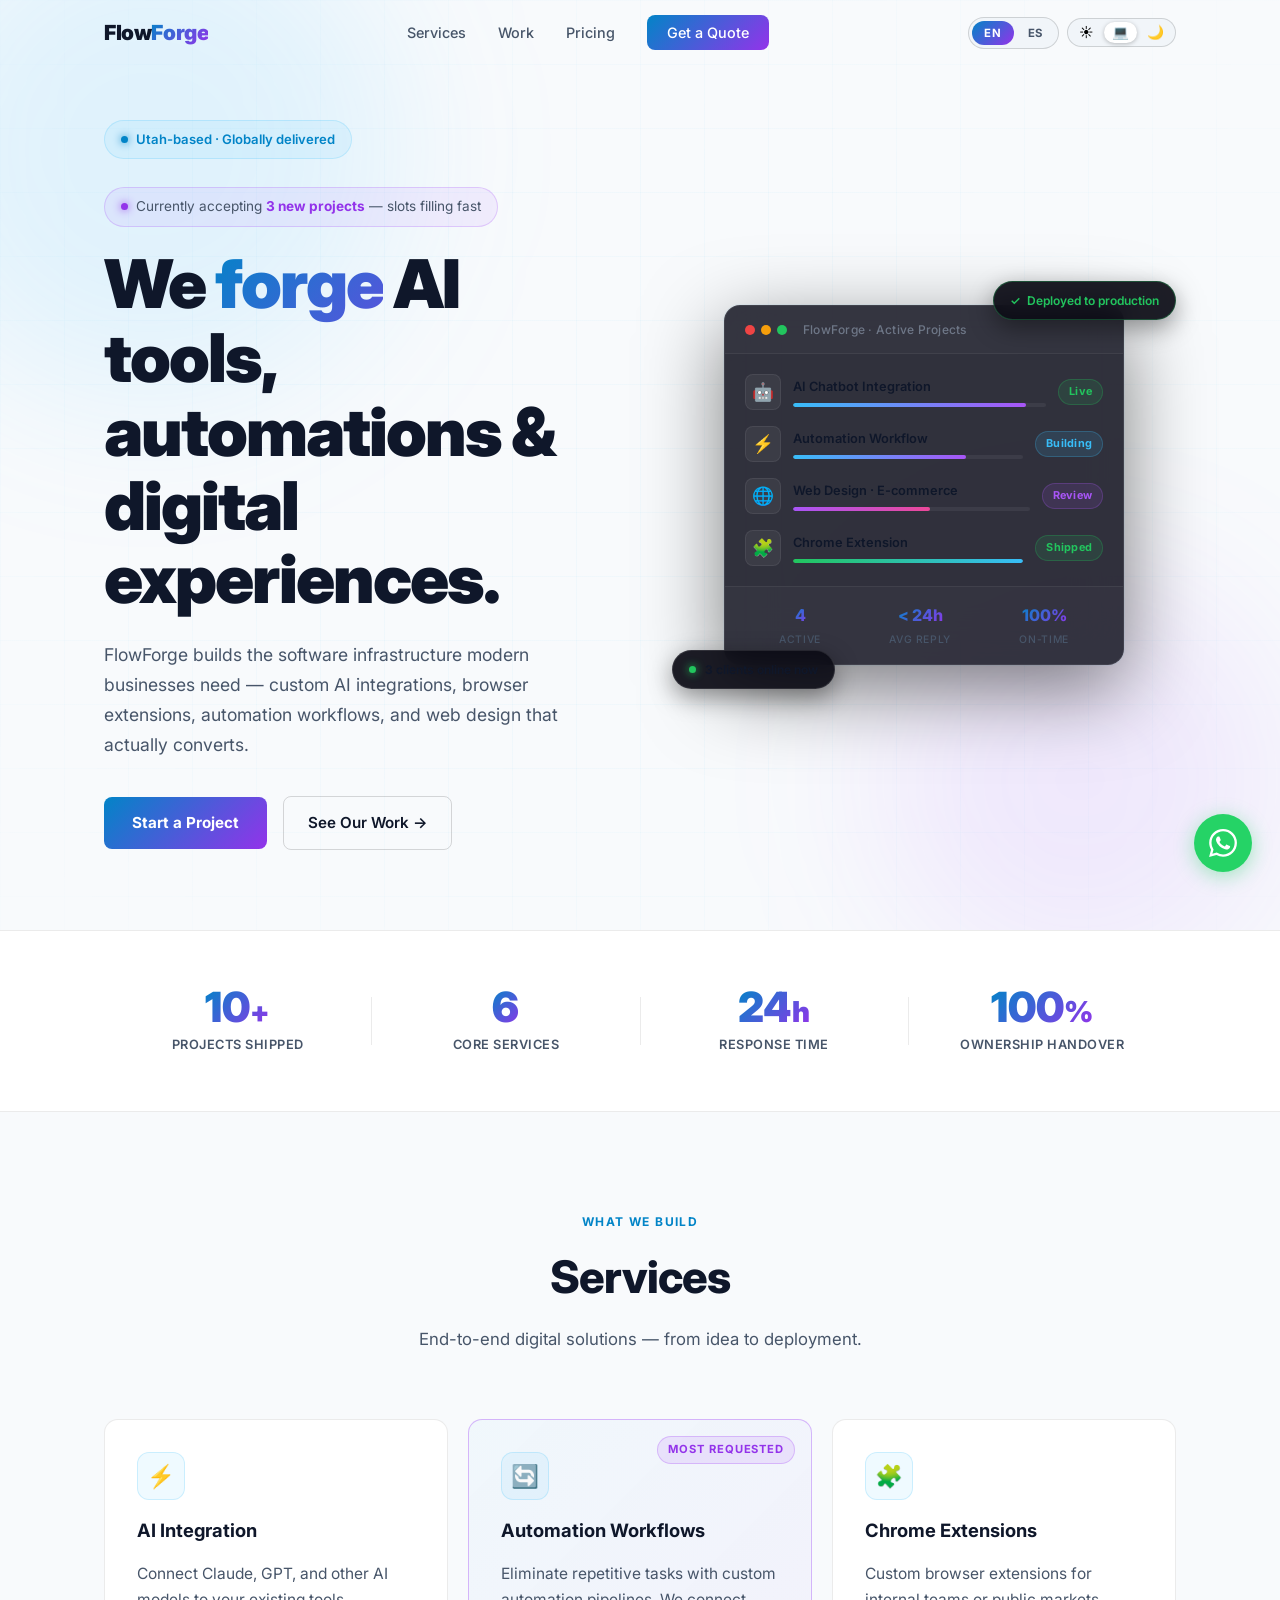
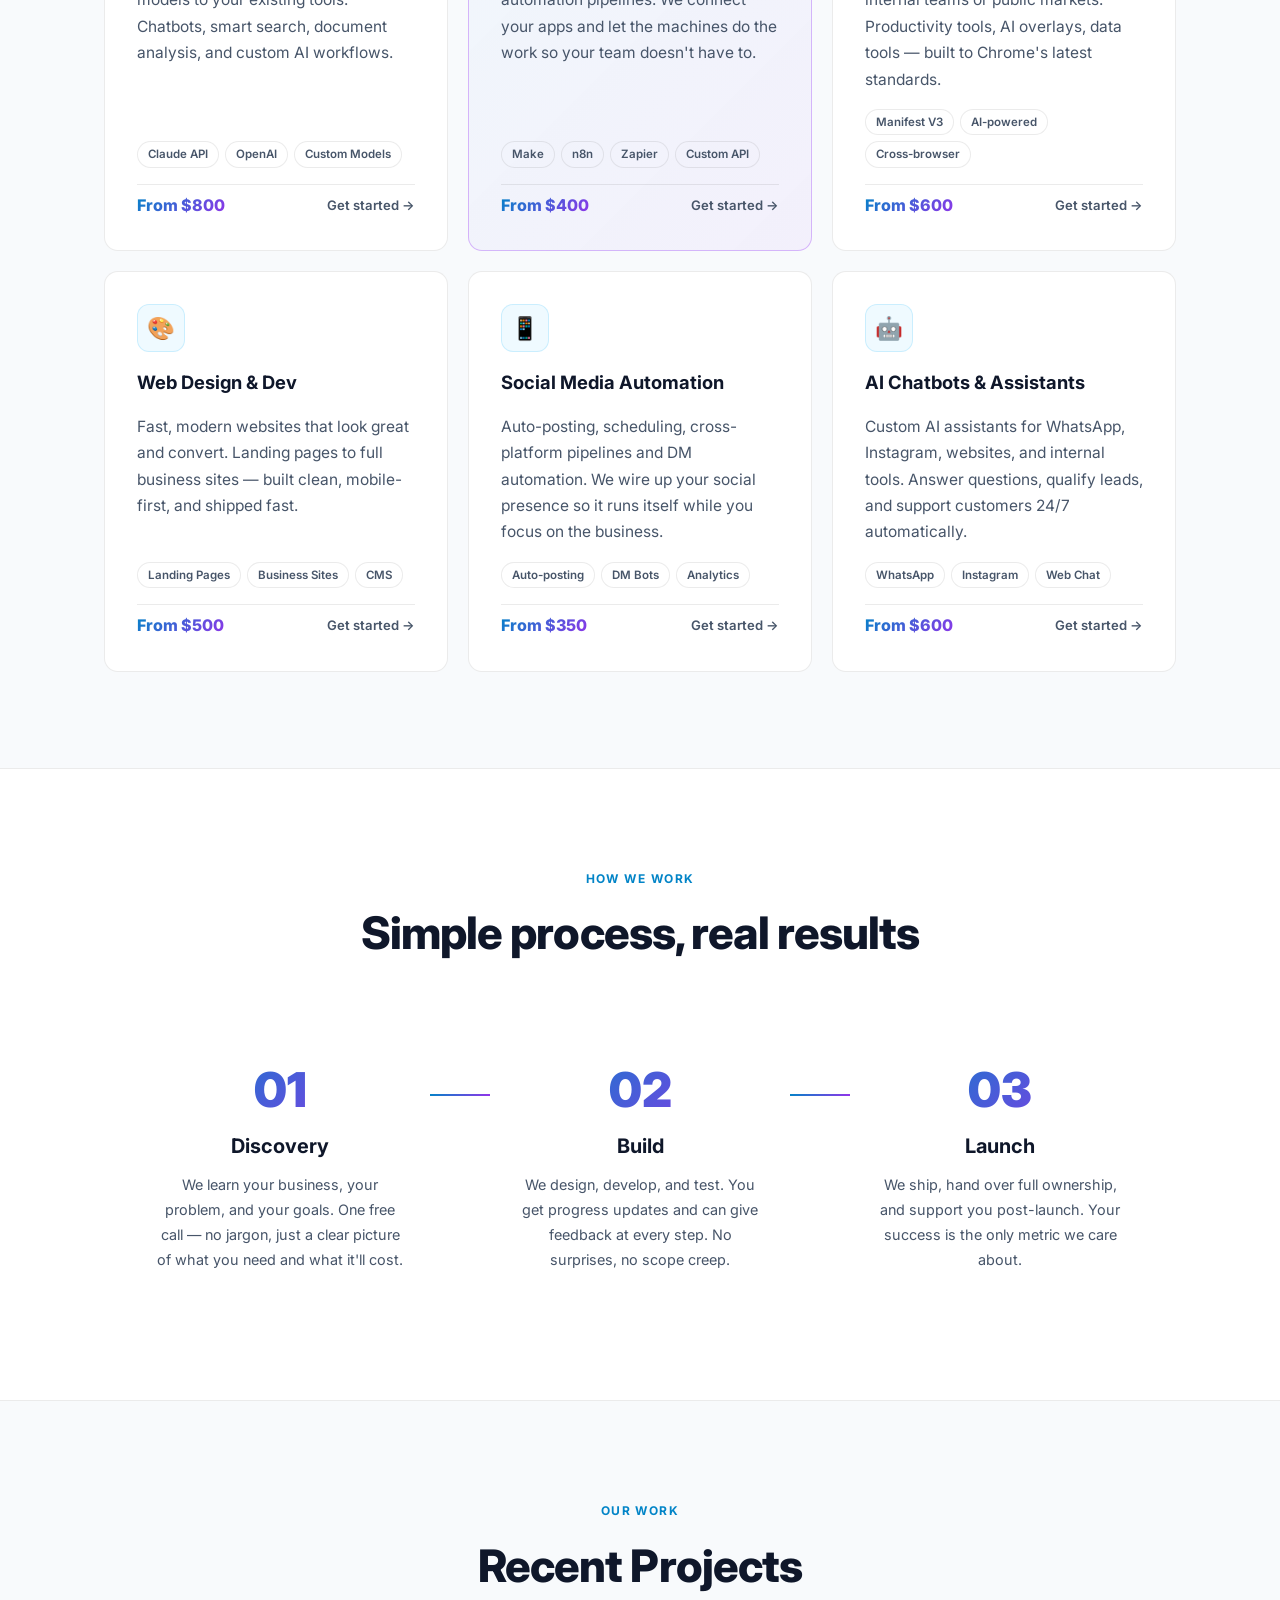
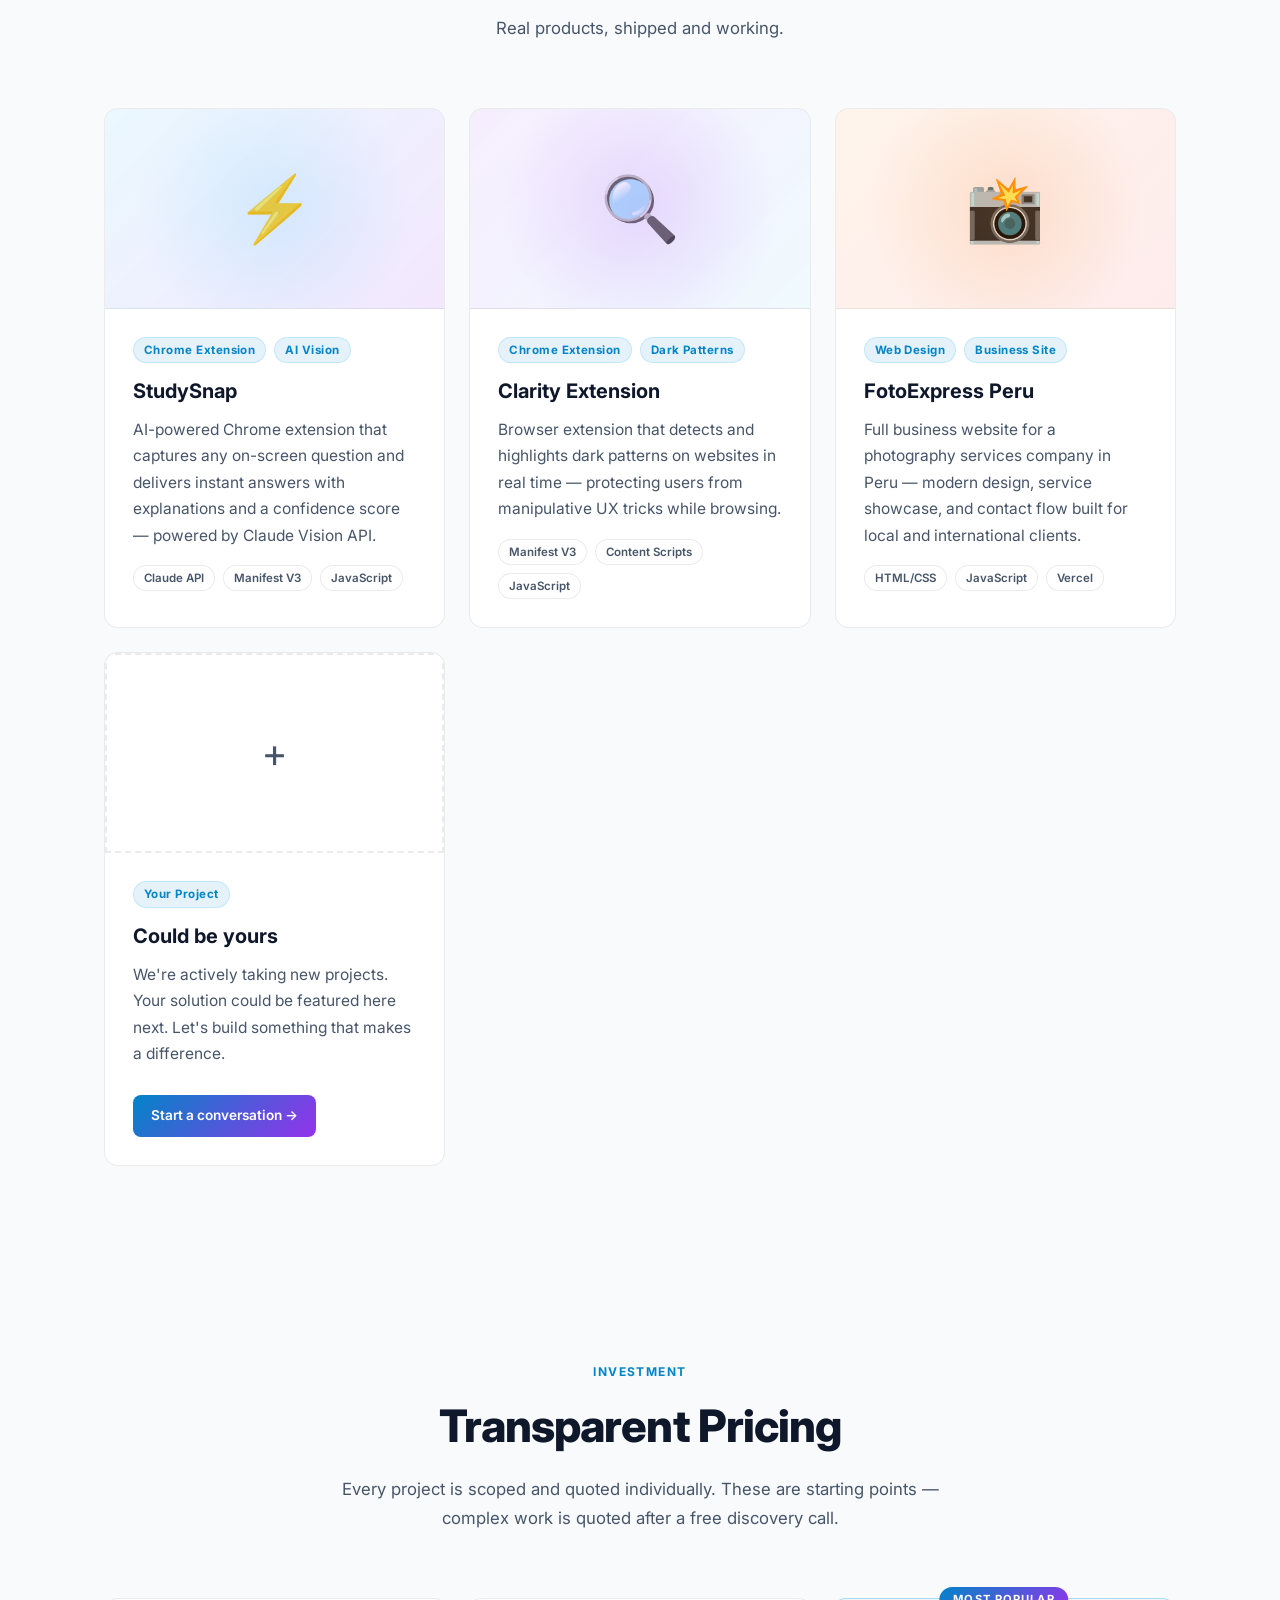
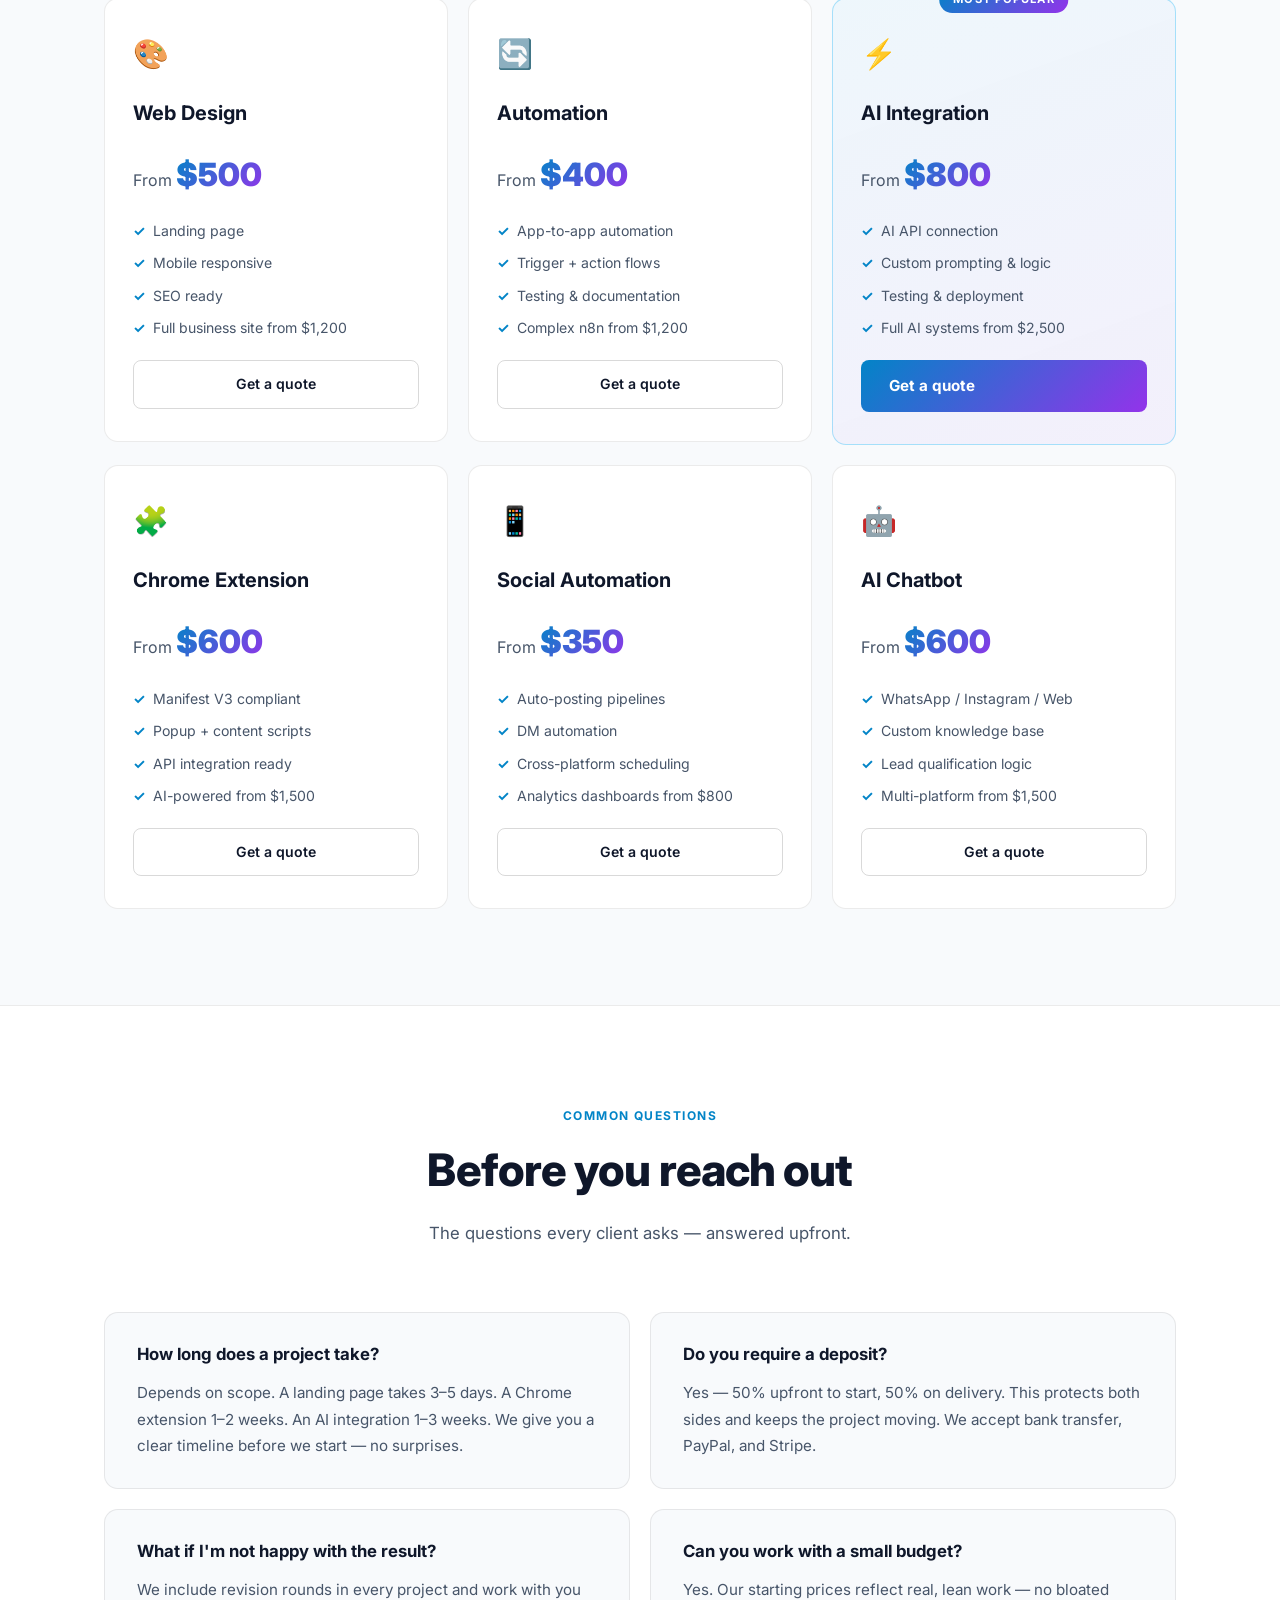
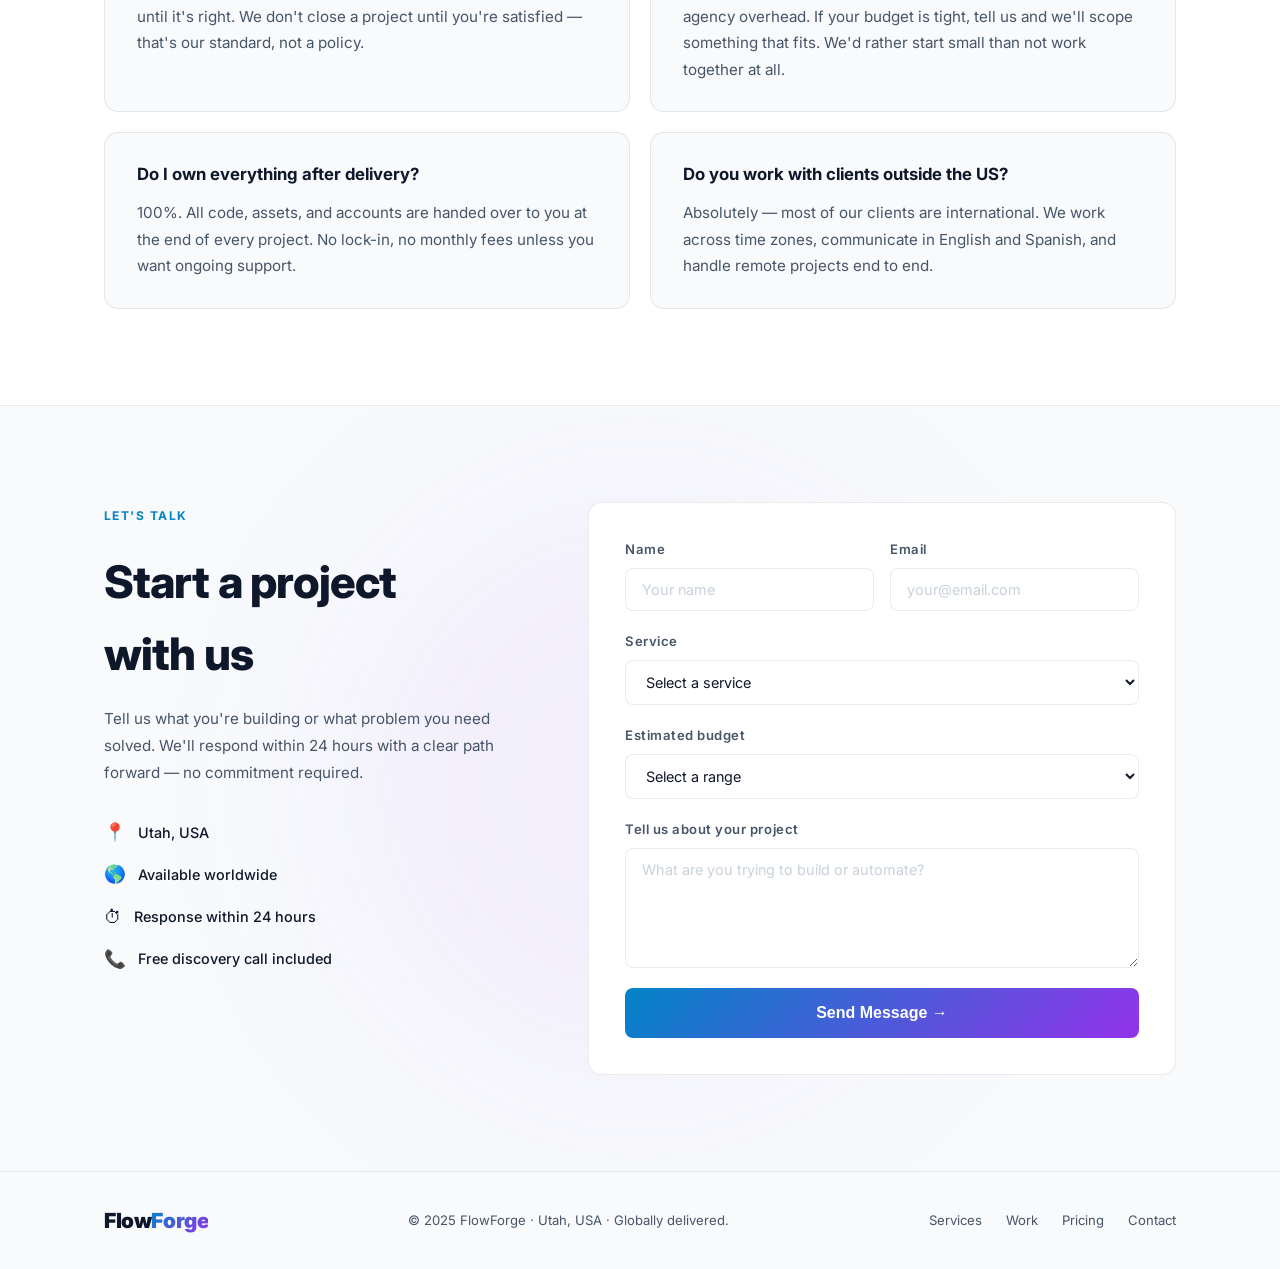
==== commit 1ae85049: "Upgrade nav to nav-utils with emoji theme buttons on both pages - Add nav-utils CSS to style.css (la" ====
--- a/index.html
+++ b/index.html
@@ -1,5 +1,5 @@
 <!DOCTYPE html>
-<html lang="en">
+<html lang="en" data-theme="auto">
 <head>
   <!-- Google tag (gtag.js) -->
   <script async src="https://www.googletagmanager.com/gtag/js?id=G-CK4HRK4L4M"></script>
@@ -10,7 +10,7 @@
     gtag('config', 'G-CK4HRK4L4M');
   </script>
   <meta charset="UTF-8">
-  <script>var t=localStorage.getItem('ff-theme');if(t&&t!=='auto')document.documentElement.setAttribute('data-theme',t);</script>
+  <script>(function(){var t=localStorage.getItem('ff_theme')||'auto';document.documentElement.setAttribute('data-theme',t);})();</script>
   <meta name="viewport" content="width=device-width, initial-scale=1.0">
   <title>FlowForge — AI Tools, Automations & Web Design</title>
   <meta name="description" content="FlowForge builds AI integrations, automation workflows, Chrome extensions, and web design for businesses worldwide. Utah-based, globally delivered.">
@@ -38,23 +38,35 @@
         <li><a href="#portfolio" data-i18n="nav.work">Work</a></li>
         <li><a href="#pricing" data-i18n="nav.pricing">Pricing</a></li>
         <li><a href="#contact" class="btn-nav" data-i18n="nav.cta">Get a Quote</a></li>
-        <li>
-          <div class="lang-toggle">
-            <button class="lang-btn active" data-lang="en">EN</button>
-            <button class="lang-btn" data-lang="es">ES</button>
-          </div>
-        </li>
-        <li>
-          <div class="theme-toggle" id="theme-toggle">
-            <button class="theme-btn active" data-theme-val="auto" title="Auto">Auto</button>
-            <button class="theme-btn" data-theme-val="light" title="Light">☀︎</button>
-            <button class="theme-btn" data-theme-val="dark" title="Dark">☾</button>
-          </div>
-        </li>
       </ul>
-      <button class="hamburger" id="hamburger" aria-label="Menu">
-        <span></span><span></span><span></span>
-      </button>
+      <div class="nav-utils">
+        <!-- Desktop lang toggle -->
+        <div class="nav-lang-toggle" id="nav-lang-desktop">
+          <button class="nav-lang-btn active" id="nav-btn-en" onclick="setLang('en')">EN</button>
+          <button class="nav-lang-btn" id="nav-btn-es" onclick="setLang('es')">ES</button>
+        </div>
+        <!-- Desktop theme seg -->
+        <div class="theme-seg" id="theme-seg">
+          <button class="theme-seg-btn" data-theme-key="light" onclick="setTheme('light')" title="Light">☀️</button>
+          <button class="theme-seg-btn active" data-theme-key="auto" onclick="setTheme('auto')" title="Auto">💻</button>
+          <button class="theme-seg-btn" data-theme-key="dark" onclick="setTheme('dark')" title="Dark">🌙</button>
+        </div>
+        <!-- Mobile lang toggle -->
+        <div class="nav-lang-toggle nav-lang-mobile">
+          <button class="nav-lang-btn active" id="nav-btn-en-m" onclick="setLang('en')">EN</button>
+          <button class="nav-lang-btn" id="nav-btn-es-m" onclick="setLang('es')">ES</button>
+        </div>
+        <!-- Mobile theme seg -->
+        <div class="theme-seg theme-seg-mobile" id="theme-seg-mobile">
+          <button class="theme-seg-btn" data-theme-key="light" onclick="setTheme('light')" title="Light">☀️</button>
+          <button class="theme-seg-btn active" data-theme-key="auto" onclick="setTheme('auto')" title="Auto">💻</button>
+          <button class="theme-seg-btn" data-theme-key="dark" onclick="setTheme('dark')" title="Dark">🌙</button>
+        </div>
+        <!-- Hamburger -->
+        <button class="hamburger" id="hamburger" aria-label="Menu">
+          <span></span><span></span><span></span>
+        </button>
+      </div>
     </div>
   </nav>
 
@@ -586,29 +598,186 @@
   </a>
 
   <script src="script.js"></script>
-  <script src="lang.js"></script>
   <script>
-    (function() {
-      const saved = localStorage.getItem('ff-theme') || 'auto';
-      if (saved !== 'auto') document.documentElement.setAttribute('data-theme', saved);
-    })();
-    document.addEventListener('DOMContentLoaded', function() {
-      const btns = document.querySelectorAll('.theme-btn');
-      const saved = localStorage.getItem('ff-theme') || 'auto';
-      btns.forEach(btn => {
-        btn.classList.toggle('active', btn.dataset.themeVal === saved);
-        btn.addEventListener('click', function() {
-          const val = this.dataset.themeVal;
-          localStorage.setItem('ff-theme', val);
-          if (val === 'auto') {
-            document.documentElement.removeAttribute('data-theme');
-          } else {
-            document.documentElement.setAttribute('data-theme', val);
-          }
-          btns.forEach(b => b.classList.toggle('active', b.dataset.themeVal === val));
+  // ── TRANSLATIONS ──
+  const T = {
+    en: {
+      'nav.services': 'Services', 'nav.work': 'Work', 'nav.pricing': 'Pricing', 'nav.cta': 'Get a Quote',
+      'hero.badge': 'Utah-based · Globally delivered',
+      'hero.urgency': 'Currently accepting <strong>3 new projects</strong> — slots filling fast',
+      'hero.h1': 'We <span class="gradient-text">forge</span> AI tools,<br>automations &amp;<br>digital experiences.',
+      'hero.sub': 'FlowForge builds the software infrastructure modern businesses need — custom AI integrations, browser extensions, automation workflows, and web design that actually converts.',
+      'hero.cta1': 'Start a Project', 'hero.cta2': 'See Our Work →',
+      'stats.shipped': 'Projects Shipped', 'stats.services': 'Core Services', 'stats.response': 'Response Time', 'stats.ownership': 'Ownership Handover',
+      'services.label': 'What we build', 'services.h2': 'Services', 'services.sub': 'End-to-end digital solutions — from idea to deployment.',
+      'svc.ai.title': 'AI Integration', 'svc.ai.desc': 'Connect Claude, GPT, and other AI models to your existing tools. Chatbots, smart search, document analysis, and custom AI workflows.', 'svc.ai.price': 'From $800', 'svc.ai.cta': 'Get started →',
+      'svc.auto.title': 'Automation Workflows', 'svc.auto.desc': "Eliminate repetitive tasks with custom automation pipelines. We connect your apps and let the machines do the work so your team doesn't have to.", 'svc.auto.price': 'From $400', 'svc.auto.cta': 'Get started →',
+      'svc.chrome.title': 'Chrome Extensions', 'svc.chrome.desc': "Custom browser extensions for internal teams or public markets. Productivity tools, AI overlays, data tools — built to Chrome's latest standards.", 'svc.chrome.price': 'From $600', 'svc.chrome.cta': 'Get started →',
+      'svc.web.title': 'Web Design & Dev', 'svc.web.desc': 'Fast, modern websites that look great and convert. Landing pages to full business sites — built clean, mobile-first, and shipped fast.', 'svc.web.price': 'From $500', 'svc.web.cta': 'Get started →',
+      'svc.social.title': 'Social Media Automation', 'svc.social.desc': 'Auto-posting, scheduling, cross-platform pipelines and DM automation. We wire up your social presence so it runs itself while you focus on the business.', 'svc.social.price': 'From $350', 'svc.social.cta': 'Get started →',
+      'svc.chatbot.title': 'AI Chatbots & Assistants', 'svc.chatbot.desc': 'Custom AI assistants for WhatsApp, Instagram, websites, and internal tools. Answer questions, qualify leads, and support customers 24/7 automatically.', 'svc.chatbot.price': 'From $600', 'svc.chatbot.cta': 'Get started →',
+      'badge.mostRequested': 'Most Requested', 'badge.mostPopular': 'Most Popular',
+      'process.label': 'How we work', 'process.h2': 'Simple process, real results',
+      'step1.title': 'Discovery', 'step1.desc': "We learn your business, your problem, and your goals. One free call — no jargon, just a clear picture of what you need and what it'll cost.",
+      'step2.title': 'Build', 'step2.desc': 'We design, develop, and test. You get progress updates and can give feedback at every step. No surprises, no scope creep.',
+      'step3.title': 'Launch', 'step3.desc': 'We ship, hand over full ownership, and support you post-launch. Your success is the only metric we care about.',
+      'portfolio.label': 'Our work', 'portfolio.h2': 'Recent Projects', 'portfolio.sub': 'Real products, shipped and working.',
+      'proj.studysnap.title': 'StudySnap', 'proj.studysnap.desc': 'AI-powered Chrome extension that captures any on-screen question and delivers instant answers with explanations and a confidence score — powered by Claude Vision API.',
+      'proj.clarity.title': 'Clarity Extension', 'proj.clarity.desc': 'Browser extension that detects and highlights dark patterns on websites in real time — protecting users from manipulative UX tricks while browsing.',
+      'proj.foto.title': 'FotoExpress Peru', 'proj.foto.desc': 'Full business website for a photography services company in Peru — modern design, service showcase, and contact flow built for local and international clients.',
+      'proj.yours.title': 'Could be yours', 'proj.yours.desc': "We're actively taking new projects. Your solution could be featured here next. Let's build something that makes a difference.", 'proj.yours.cta': 'Start a conversation →',
+      'pricing.label': 'Investment', 'pricing.h2': 'Transparent Pricing', 'pricing.sub': 'Every project is scoped and quoted individually. These are starting points — complex work is quoted after a free discovery call.',
+      'price.web.title': 'Web Design', 'price.web.li1': 'Landing page', 'price.web.li2': 'Mobile responsive', 'price.web.li3': 'SEO ready', 'price.web.li4': 'Full business site from $1,200', 'price.web.btn': 'Get a quote',
+      'price.auto.title': 'Automation', 'price.auto.li1': 'App-to-app automation', 'price.auto.li2': 'Trigger + action flows', 'price.auto.li3': 'Testing & documentation', 'price.auto.li4': 'Complex n8n from $1,200', 'price.auto.btn': 'Get a quote',
+      'price.ai.title': 'AI Integration', 'price.ai.li1': 'AI API connection', 'price.ai.li2': 'Custom prompting & logic', 'price.ai.li3': 'Testing & deployment', 'price.ai.li4': 'Full AI systems from $2,500', 'price.ai.btn': 'Get a quote',
+      'price.chrome.title': 'Chrome Extension', 'price.chrome.li1': 'Manifest V3 compliant', 'price.chrome.li2': 'Popup + content scripts', 'price.chrome.li3': 'API integration ready', 'price.chrome.li4': 'AI-powered from $1,500', 'price.chrome.btn': 'Get a quote',
+      'price.social.title': 'Social Automation', 'price.social.li1': 'Auto-posting pipelines', 'price.social.li2': 'DM automation', 'price.social.li3': 'Cross-platform scheduling', 'price.social.li4': 'Analytics dashboards from $800', 'price.social.btn': 'Get a quote',
+      'price.chatbot.title': 'AI Chatbot', 'price.chatbot.li1': 'WhatsApp / Instagram / Web', 'price.chatbot.li2': 'Custom knowledge base', 'price.chatbot.li3': 'Lead qualification logic', 'price.chatbot.li4': 'Multi-platform from $1,500', 'price.chatbot.btn': 'Get a quote',
+      'faq.label': 'Common questions', 'faq.h2': 'Before you reach out', 'faq.sub': 'The questions every client asks — answered upfront.',
+      'faq.q1': 'How long does a project take?', 'faq.a1': 'Depends on scope. A landing page takes 3–5 days. A Chrome extension 1–2 weeks. An AI integration 1–3 weeks. We give you a clear timeline before we start — no surprises.',
+      'faq.q2': 'Do you require a deposit?', 'faq.a2': 'Yes — 50% upfront to start, 50% on delivery. This protects both sides and keeps the project moving. We accept bank transfer, PayPal, and Stripe.',
+      'faq.q3': "What if I'm not happy with the result?", 'faq.a3': "We include revision rounds in every project and work with you until it's right. We don't close a project until you're satisfied — that's our standard, not a policy.",
+      'faq.q4': 'Can you work with a small budget?', 'faq.a4': "Yes. Our starting prices reflect real, lean work — no bloated agency overhead. If your budget is tight, tell us and we'll scope something that fits. We'd rather start small than not work together at all.",
+      'faq.q5': 'Do I own everything after delivery?', 'faq.a5': '100%. All code, assets, and accounts are handed over to you at the end of every project. No lock-in, no monthly fees unless you want ongoing support.',
+      'faq.q6': 'Do you work with clients outside the US?', 'faq.a6': "Absolutely — most of our clients are international. We work across time zones, communicate in English and Spanish, and handle remote projects end to end.",
+      'contact.label': "Let's talk", 'contact.h2': 'Start a project<br>with us', 'contact.p': "Tell us what you're building or what problem you need solved. We'll respond within 24 hours with a clear path forward — no commitment required.",
+      'contact.loc': 'Utah, USA', 'contact.world': 'Available worldwide', 'contact.time': 'Response within 24 hours', 'contact.call': 'Free discovery call included',
+      'contact.name.label': 'Name', 'contact.name.ph': 'Your name', 'contact.email.label': 'Email', 'contact.svc.label': 'Service', 'contact.svc.ph': 'Select a service',
+      'contact.budget.label': 'Estimated budget', 'contact.budget.ph': 'Select a range', 'contact.msg.label': 'Tell us about your project', 'contact.msg.ph': 'What are you trying to build or automate?',
+      'contact.btn': 'Send Message →', 'contact.success': "✓ Message sent! We'll be in touch within 24 hours.",
+      'footer.copy': '© 2025 FlowForge · Utah, USA · Globally delivered.',
+    },
+    es: {
+      'nav.services': 'Servicios', 'nav.work': 'Trabajo', 'nav.pricing': 'Precios', 'nav.cta': 'Solicitar Cotización',
+      'hero.badge': 'Con base en Utah · Entrega global',
+      'hero.urgency': 'Aceptando <strong>3 nuevos proyectos</strong> — cupos llenándose rápido',
+      'hero.h1': 'Creamos <span class="gradient-text">herramientas</span> de IA,<br>automatizaciones y<br>experiencias digitales.',
+      'hero.sub': 'FlowForge construye la infraestructura de software que los negocios modernos necesitan — integraciones de IA, extensiones de navegador, flujos de automatización y diseño web que realmente convierte.',
+      'hero.cta1': 'Iniciar un Proyecto', 'hero.cta2': 'Ver Nuestro Trabajo →',
+      'stats.shipped': 'Proyectos Entregados', 'stats.services': 'Servicios Principales', 'stats.response': 'Tiempo de Respuesta', 'stats.ownership': 'Traspaso Total',
+      'services.label': 'Qué construimos', 'services.h2': 'Servicios', 'services.sub': 'Soluciones digitales completas — desde la idea hasta el lanzamiento.',
+      'svc.ai.title': 'Integración de IA', 'svc.ai.desc': 'Conecta Claude, GPT y otros modelos de IA a tus herramientas existentes. Chatbots, búsqueda inteligente, análisis de documentos y flujos de trabajo de IA personalizados.', 'svc.ai.price': 'Desde $800', 'svc.ai.cta': 'Empezar →',
+      'svc.auto.title': 'Flujos de Automatización', 'svc.auto.desc': 'Elimina las tareas repetitivas con pipelines de automatización personalizados. Conectamos tus apps y dejamos que las máquinas hagan el trabajo.', 'svc.auto.price': 'Desde $400', 'svc.auto.cta': 'Empezar →',
+      'svc.chrome.title': 'Extensiones de Chrome', 'svc.chrome.desc': 'Extensiones de navegador personalizadas para equipos internos o mercados públicos. Herramientas de productividad, overlays de IA — con los últimos estándares de Chrome.', 'svc.chrome.price': 'Desde $600', 'svc.chrome.cta': 'Empezar →',
+      'svc.web.title': 'Diseño y Desarrollo Web', 'svc.web.desc': 'Sitios web rápidos y modernos que se ven bien y convierten. Desde landing pages hasta sitios completos — mobile-first y entregados rápido.', 'svc.web.price': 'Desde $500', 'svc.web.cta': 'Empezar →',
+      'svc.social.title': 'Automatización de Redes Sociales', 'svc.social.desc': 'Auto-publicación, programación, pipelines entre plataformas y automatización de DMs. Tu presencia social funciona sola mientras te enfocas en el negocio.', 'svc.social.price': 'Desde $350', 'svc.social.cta': 'Empezar →',
+      'svc.chatbot.title': 'Chatbots y Asistentes de IA', 'svc.chatbot.desc': 'Asistentes de IA personalizados para WhatsApp, Instagram, sitios web y herramientas internas. Responde, califica leads y atiende clientes 24/7 automáticamente.', 'svc.chatbot.price': 'Desde $600', 'svc.chatbot.cta': 'Empezar →',
+      'badge.mostRequested': 'Más Solicitado', 'badge.mostPopular': 'Más Popular',
+      'process.label': 'Cómo trabajamos', 'process.h2': 'Proceso simple, resultados reales',
+      'step1.title': 'Descubrimiento', 'step1.desc': 'Conocemos tu negocio, tu problema y tus objetivos. Una llamada gratuita — sin tecnicismos, solo un panorama claro de lo que necesitas y lo que costará.',
+      'step2.title': 'Construcción', 'step2.desc': 'Diseñamos, desarrollamos y probamos. Recibes actualizaciones y puedes dar retroalimentación en cada paso. Sin sorpresas, sin cambios de alcance.',
+      'step3.title': 'Lanzamiento', 'step3.desc': 'Lanzamos, entregamos la propiedad completa y te apoyamos después del lanzamiento. Tu éxito es la única métrica que nos importa.',
+      'portfolio.label': 'Nuestro trabajo', 'portfolio.h2': 'Proyectos Recientes', 'portfolio.sub': 'Productos reales, entregados y funcionando.',
+      'proj.studysnap.title': 'StudySnap', 'proj.studysnap.desc': 'Extensión de Chrome con IA que captura preguntas en pantalla y entrega respuestas instantáneas con explicaciones — impulsada por Claude Vision API.',
+      'proj.clarity.title': 'Clarity Extension', 'proj.clarity.desc': 'Extensión de navegador que detecta y resalta patrones oscuros en sitios web en tiempo real — protegiendo a los usuarios mientras navegan.',
+      'proj.foto.title': 'FotoExpress Peru', 'proj.foto.desc': 'Sitio web completo para empresa de fotografía en Perú — diseño moderno, showcase de servicios y flujo de contacto para clientes locales e internacionales.',
+      'proj.yours.title': 'Podría ser el tuyo', 'proj.yours.desc': 'Estamos tomando nuevos proyectos. Tu solución podría aparecer aquí. Construyamos algo que marque la diferencia.', 'proj.yours.cta': 'Iniciar una conversación →',
+      'pricing.label': 'Inversión', 'pricing.h2': 'Precios Transparentes', 'pricing.sub': 'Cada proyecto se cotiza individualmente. Estos son puntos de partida — el trabajo complejo se cotiza después de una llamada gratuita.',
+      'price.web.title': 'Diseño Web', 'price.web.li1': 'Landing page', 'price.web.li2': 'Responsive para móvil', 'price.web.li3': 'Listo para SEO', 'price.web.li4': 'Sitio completo desde $1,200', 'price.web.btn': 'Solicitar cotización',
+      'price.auto.title': 'Automatización', 'price.auto.li1': 'Automatización app-a-app', 'price.auto.li2': 'Flujos de disparador + acción', 'price.auto.li3': 'Pruebas y documentación', 'price.auto.li4': 'n8n complejo desde $1,200', 'price.auto.btn': 'Solicitar cotización',
+      'price.ai.title': 'Integración de IA', 'price.ai.li1': 'Conexión a API de IA', 'price.ai.li2': 'Prompting y lógica personalizada', 'price.ai.li3': 'Pruebas y despliegue', 'price.ai.li4': 'Sistemas completos desde $2,500', 'price.ai.btn': 'Solicitar cotización',
+      'price.chrome.title': 'Extensión de Chrome', 'price.chrome.li1': 'Compatible con Manifest V3', 'price.chrome.li2': 'Popup + scripts de contenido', 'price.chrome.li3': 'Listo para integración de API', 'price.chrome.li4': 'Con IA desde $1,500', 'price.chrome.btn': 'Solicitar cotización',
+      'price.social.title': 'Automatización Social', 'price.social.li1': 'Pipelines de auto-publicación', 'price.social.li2': 'Automatización de DMs', 'price.social.li3': 'Programación entre plataformas', 'price.social.li4': 'Dashboards analíticos desde $800', 'price.social.btn': 'Solicitar cotización',
+      'price.chatbot.title': 'Chatbot de IA', 'price.chatbot.li1': 'WhatsApp / Instagram / Web', 'price.chatbot.li2': 'Base de conocimiento personalizada', 'price.chatbot.li3': 'Lógica de calificación de leads', 'price.chatbot.li4': 'Multi-plataforma desde $1,500', 'price.chatbot.btn': 'Solicitar cotización',
+      'faq.label': 'Preguntas frecuentes', 'faq.h2': 'Antes de contactarnos', 'faq.sub': 'Las preguntas que todo cliente hace — respondidas por adelantado.',
+      'faq.q1': '¿Cuánto tiempo toma un proyecto?', 'faq.a1': 'Depende del alcance. Una landing page toma 3–5 días. Una extensión de Chrome 1–2 semanas. Una integración de IA 1–3 semanas. Te damos un cronograma claro antes de empezar.',
+      'faq.q2': '¿Requieren un depósito?', 'faq.a2': 'Sí — 50% al inicio, 50% al entregar. Esto protege a ambos lados y mantiene el proyecto avanzando. Aceptamos transferencia bancaria, PayPal y Stripe.',
+      'faq.q3': '¿Qué pasa si no estoy satisfecho?', 'faq.a3': 'Incluimos rondas de revisión en cada proyecto y trabajamos contigo hasta que esté bien. No cerramos un proyecto hasta que estés satisfecho.',
+      'faq.q4': '¿Pueden trabajar con un presupuesto pequeño?', 'faq.a4': 'Sí. Nuestros precios reflejan trabajo real y eficiente — sin overhead de agencia inflado. Si tu presupuesto es ajustado, dinos y adaptamos algo que funcione.',
+      'faq.q5': '¿Soy dueño de todo después de la entrega?', 'faq.a5': '100%. Todo el código, activos y cuentas se te entregan al final de cada proyecto. Sin ataduras, sin tarifas mensuales.',
+      'faq.q6': '¿Trabajan con clientes fuera de EE.UU.?', 'faq.a6': 'Absolutamente — la mayoría de nuestros clientes son internacionales. Trabajamos en diferentes zonas horarias, en inglés y español.',
+      'contact.label': 'Hablemos', 'contact.h2': 'Inicia un proyecto<br>con nosotros', 'contact.p': 'Cuéntanos qué estás construyendo o qué problema necesitas resolver. Respondemos en 24 horas con un camino claro — sin compromiso requerido.',
+      'contact.loc': 'Utah, EE.UU.', 'contact.world': 'Disponible en todo el mundo', 'contact.time': 'Respuesta en 24 horas', 'contact.call': 'Llamada de descubrimiento gratuita',
+      'contact.name.label': 'Nombre', 'contact.name.ph': 'Tu nombre', 'contact.email.label': 'Correo electrónico', 'contact.svc.label': 'Servicio', 'contact.svc.ph': 'Selecciona un servicio',
+      'contact.budget.label': 'Presupuesto estimado', 'contact.budget.ph': 'Selecciona un rango', 'contact.msg.label': 'Cuéntanos sobre tu proyecto', 'contact.msg.ph': '¿Qué estás tratando de construir o automatizar?',
+      'contact.btn': 'Enviar Mensaje →', 'contact.success': '✓ ¡Mensaje enviado! Te contactaremos en 24 horas.',
+      'footer.copy': '© 2025 FlowForge · Utah, EE.UU. · Entrega global.',
+    }
+  };
+
+  // ── THEME ──
+  function setTheme(key) {
+    localStorage.setItem('ff_theme', key);
+    document.documentElement.setAttribute('data-theme', key);
+    document.querySelectorAll('.theme-seg-btn').forEach(b => {
+      b.classList.toggle('active', b.dataset.themeKey === key);
+    });
+  }
+
+  // ── LANGUAGE ──
+  function applyLang(lang) {
+    document.documentElement.lang = lang;
+    document.querySelectorAll('[data-i18n]').forEach(el => {
+      const val = T[lang]?.[el.dataset.i18n];
+      if (val !== undefined) el.textContent = val;
+    });
+    document.querySelectorAll('[data-i18n-html]').forEach(el => {
+      const val = T[lang]?.[el.dataset.i18nHtml];
+      if (val !== undefined) el.innerHTML = val;
+    });
+    document.querySelectorAll('[data-i18n-ph]').forEach(el => {
+      const val = T[lang]?.[el.dataset.i18nPh];
+      if (val !== undefined) el.placeholder = val;
+    });
+    ['nav-btn-en','nav-btn-en-m'].forEach(id => {
+      const el = document.getElementById(id);
+      if (el) el.classList.toggle('active', lang === 'en');
+    });
+    ['nav-btn-es','nav-btn-es-m'].forEach(id => {
+      const el = document.getElementById(id);
+      if (el) el.classList.toggle('active', lang === 'es');
+    });
+  }
+
+  function setLang(lang) {
+    localStorage.setItem('ff_lang', lang);
+    applyLang(lang);
+  }
+
+  // ── INIT ──
+  document.addEventListener('DOMContentLoaded', function() {
+    const lang = localStorage.getItem('ff_lang') || 'en';
+    applyLang(lang);
+
+    const theme = localStorage.getItem('ff_theme') || 'auto';
+    document.querySelectorAll('.theme-seg-btn').forEach(b => {
+      b.classList.toggle('active', b.dataset.themeKey === theme);
+    });
+
+    const hamburger = document.getElementById('hamburger');
+    const navLinks  = document.getElementById('nav-links');
+    if (hamburger && navLinks) {
+      hamburger.addEventListener('click', () => {
+        const open = navLinks.classList.toggle('open');
+        hamburger.classList.toggle('open', open);
+        document.body.style.overflow = open ? 'hidden' : '';
+      });
+      navLinks.querySelectorAll('a').forEach(a => {
+        a.addEventListener('click', () => {
+          navLinks.classList.remove('open');
+          hamburger.classList.remove('open');
+          document.body.style.overflow = '';
         });
       });
-    });
+    }
+
+    // Contact form
+    const form = document.getElementById('contact-form');
+    if (form) {
+      form.addEventListener('submit', async function(e) {
+        e.preventDefault();
+        const btn = document.getElementById('submit-btn');
+        const success = document.getElementById('form-success');
+        btn.textContent = 'Sending…';
+        btn.disabled = true;
+        try {
+          const res = await fetch(form.action, { method: 'POST', body: new FormData(form), headers: { Accept: 'application/json' } });
+          if (res.ok) { form.reset(); success.style.display = 'block'; btn.textContent = '✓ Sent!'; }
+          else { btn.textContent = 'Send Message →'; btn.disabled = false; }
+        } catch { btn.textContent = 'Send Message →'; btn.disabled = false; }
+      });
+    }
+  });
   </script>
 </body>
 </html>
--- a/style.css
+++ b/style.css
@@ -314,6 +314,68 @@
 .hamburger.open span:nth-child(2) { opacity: 0; }
 .hamburger.open span:nth-child(3) { transform: translateY(-7px) rotate(-45deg); }
 
+/* ── NAV-UTILS (lang + emoji theme controls) ── */
+.nav-utils {
+  display: flex;
+  align-items: center;
+  gap: 8px;
+}
+.nav-lang-toggle {
+  display: inline-flex;
+  align-items: center;
+  background: var(--surface-2);
+  border: 1px solid var(--border-h);
+  border-radius: 100px;
+  padding: 3px;
+  gap: 2px;
+}
+.nav-lang-btn {
+  padding: 5px 12px;
+  border-radius: 100px;
+  font-size: 0.71rem;
+  font-weight: 700;
+  letter-spacing: 0.06em;
+  border: none;
+  cursor: pointer;
+  background: transparent;
+  color: var(--muted);
+  font-family: inherit;
+  transition: background 0.2s, color 0.2s;
+}
+.nav-lang-btn.active { background: var(--gradient); color: #fff; }
+
+.theme-seg {
+  display: inline-flex;
+  align-items: center;
+  background: var(--surface-2);
+  border: 1px solid var(--border-h);
+  border-radius: 100px;
+  padding: 3px;
+  gap: 2px;
+}
+.theme-seg-btn {
+  padding: 4px 8px;
+  border-radius: 100px;
+  font-size: 0.85rem;
+  border: none;
+  cursor: pointer;
+  background: transparent;
+  font-family: inherit;
+  transition: background 0.2s, box-shadow 0.2s;
+  line-height: 1;
+}
+.theme-seg-btn.active {
+  background: var(--surface);
+  box-shadow: 0 1px 4px rgba(0,0,0,0.25);
+}
+
+/* Hide mobile controls by default; hide desktop controls on mobile */
+.nav-lang-mobile, .theme-seg-mobile { display: none; }
+@media (max-width: 768px) {
+  #nav-lang-desktop, #theme-seg { display: none; }
+  .nav-lang-mobile, .theme-seg-mobile { display: inline-flex; }
+}
+
 /* ── HERO ── */
 .hero {
   position: relative;
